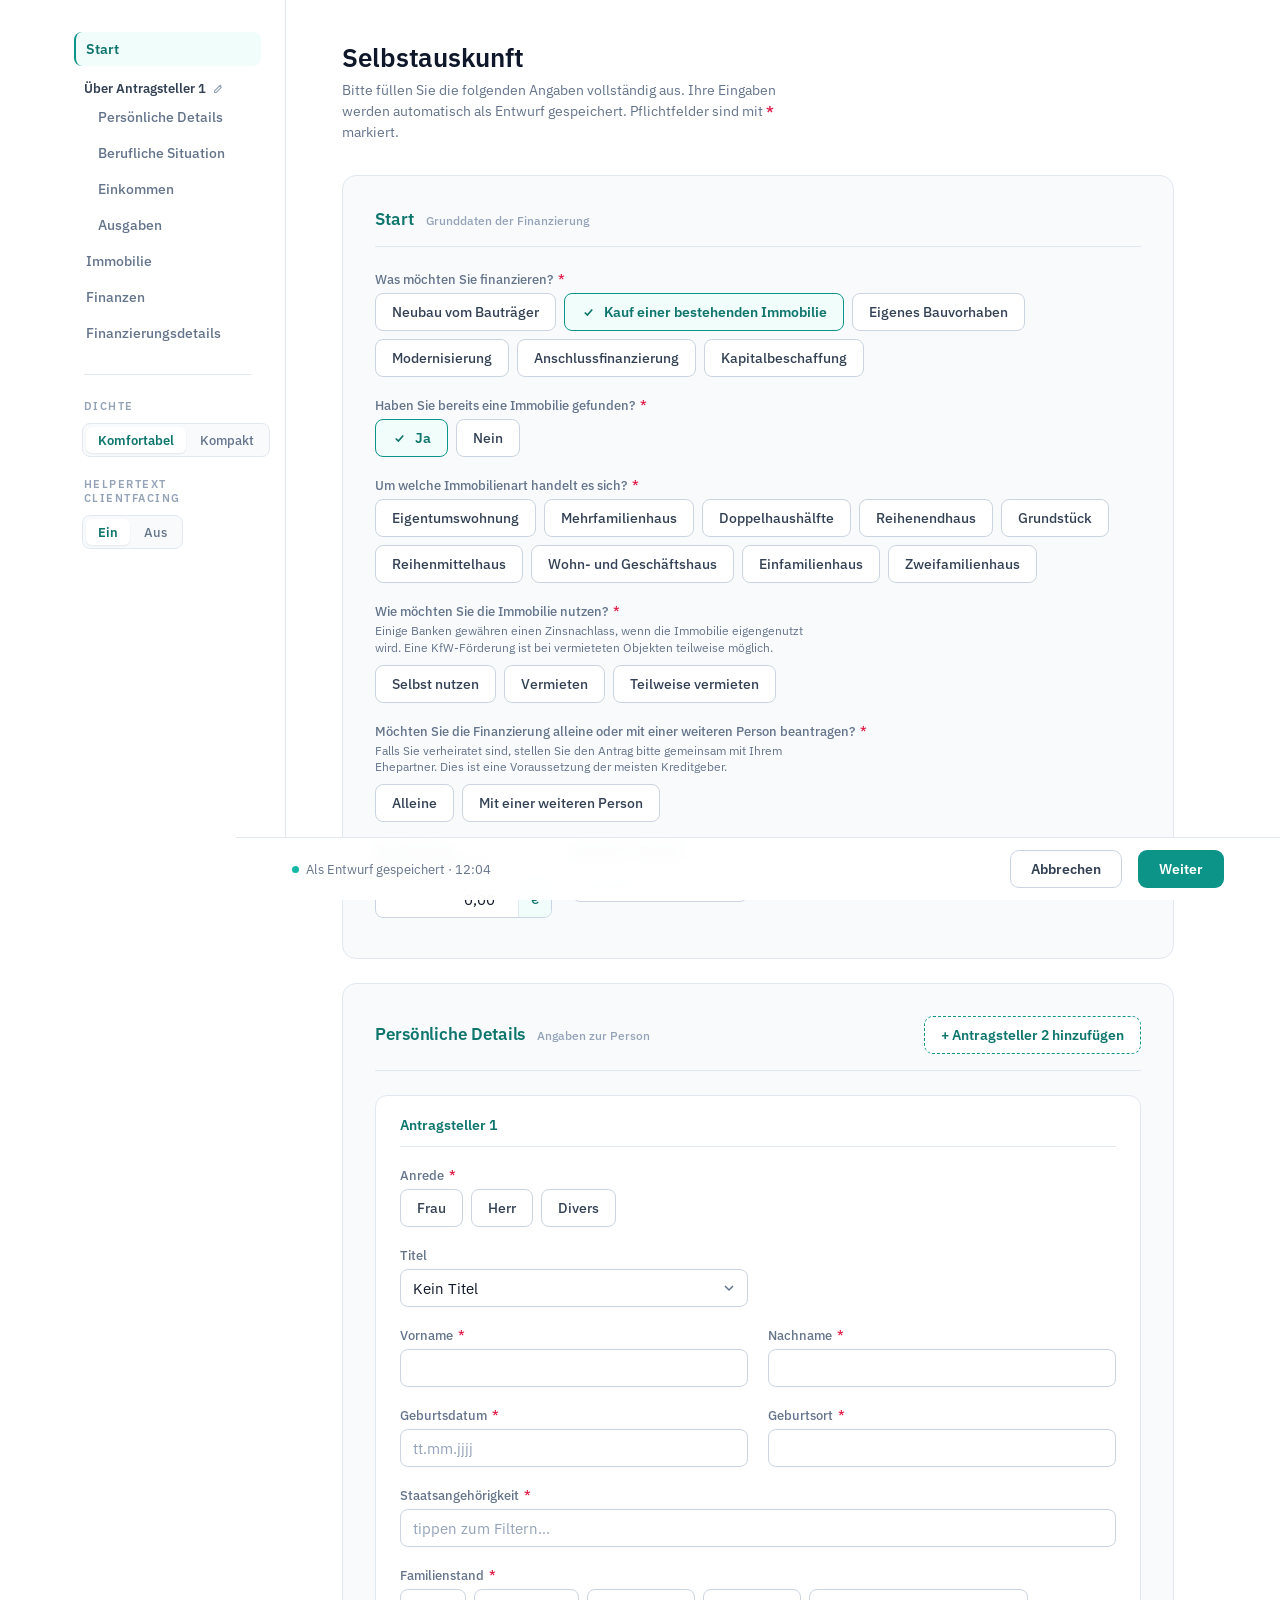
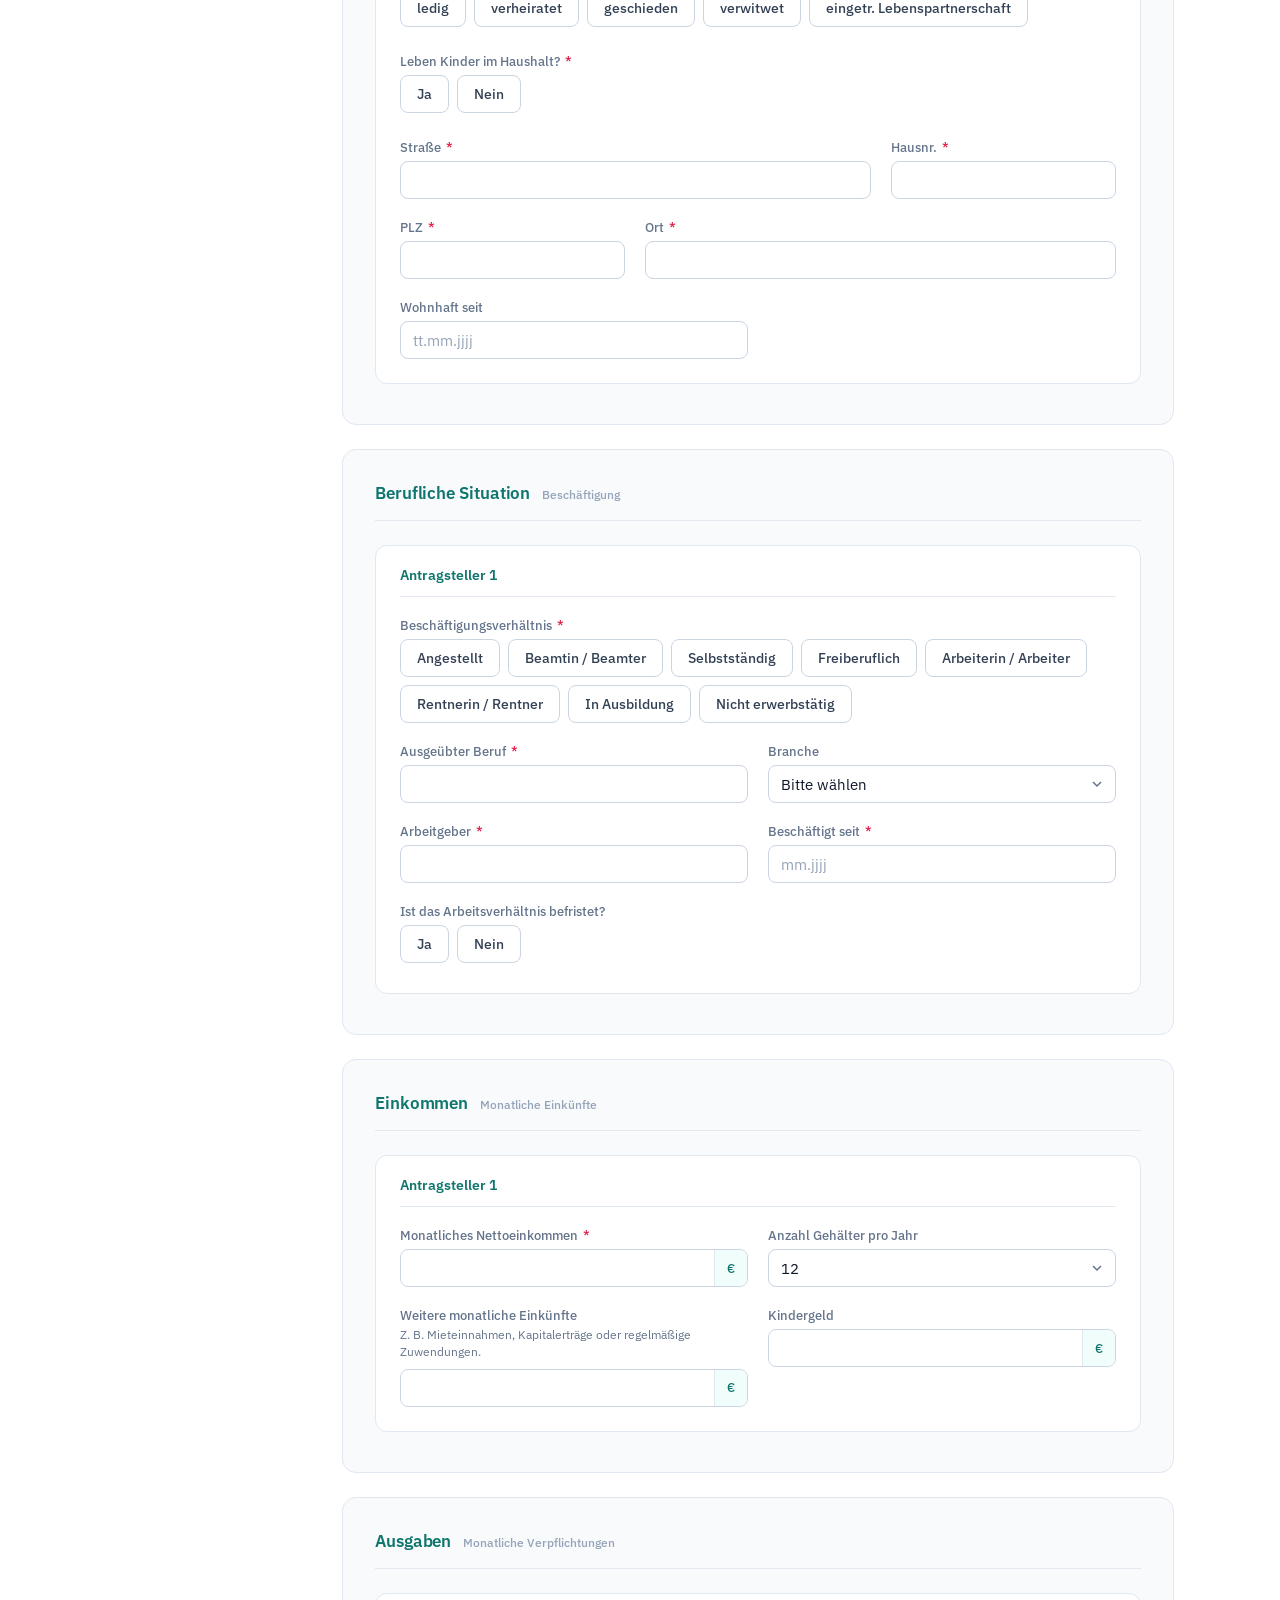
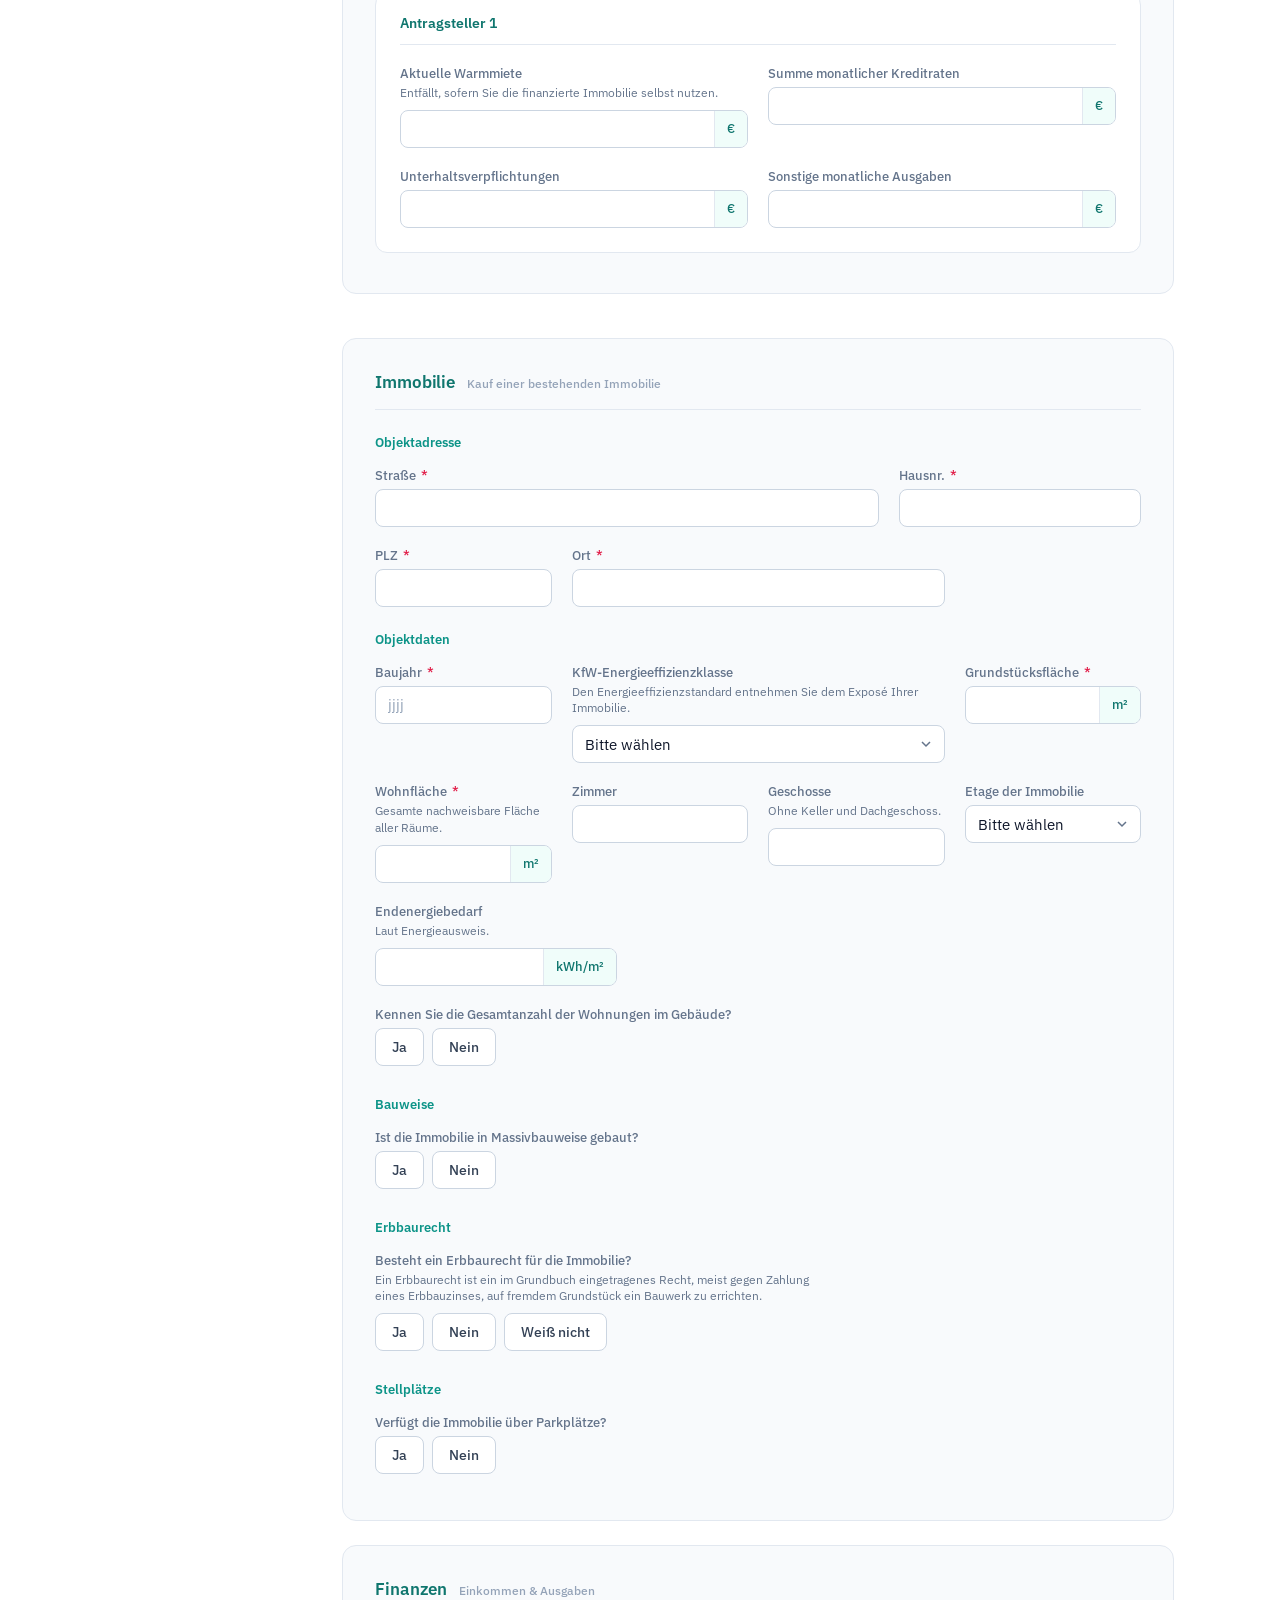
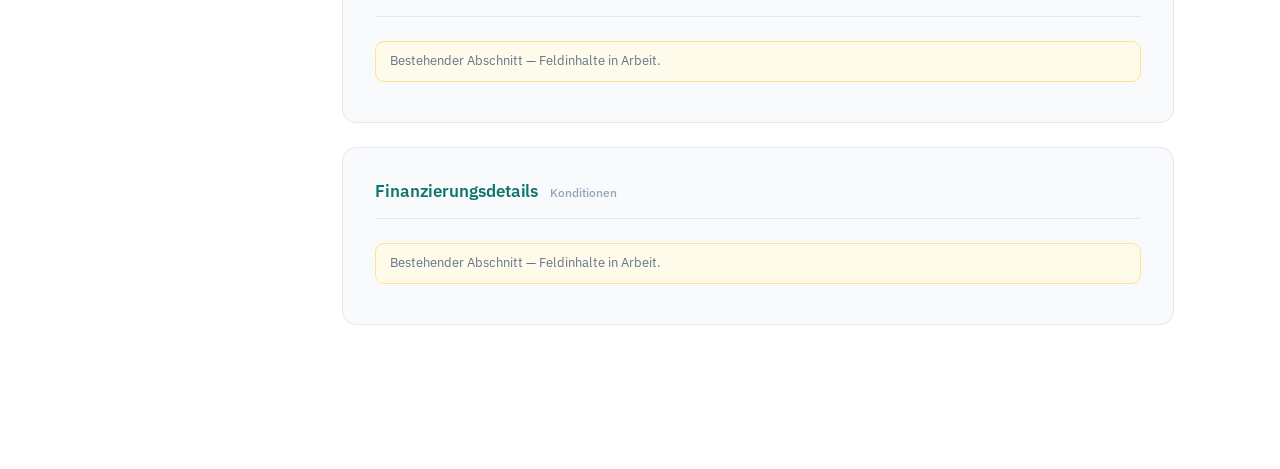
==== v1/index.html @ 87adb951 "V1: expand Angaben zur Person into 4 side-by-side applicant sections - Persönliche Details, Beruflic" ====
<!DOCTYPE html>
<html lang="de">
<head>
<meta charset="UTF-8">
<meta name="viewport" content="width=device-width, initial-scale=1.0">
<title>Selbstauskunft – FinLink</title>
<style>
  /* =====================================================================
     FinLink Forms — design system (see DESIGN-SYSTEM.md for the reusable copy)
     ===================================================================== */
  @import url('https://fonts.googleapis.com/css2?family=IBM+Plex+Sans:wght@400;500;600;700&display=swap');

  :root{
    /* accent — teal only */
    --teal-700:#0f766e; --teal-600:#0d9488; --teal-500:#14b8a6;
    --teal-50:#f0fdfa; --teal-ring:rgba(13,148,136,.28);
    /* neutrals */
    --ink:#0f172a; --ink-2:#334155; --muted:#64748b; --faint:#94a3b8;
    --line:#e2e8f0; --border:#cbd5e1; --surface:#f8fafc; --white:#fff; --req:#e11d48;
    /* spacing (8px scale) */
    --s2:8px; --s3:12px; --s4:16px; --s5:20px; --s6:24px; --s8:32px; --s10:40px;
    /* density */
    --field-h:38px; --label-size:12.5px; --input-size:14.5px;
  }
  body.compact{--field-h:30px;--input-size:14px;--s5:14px;--s6:18px;--s8:24px;}
  body.no-help .help{display:none;}

  *{box-sizing:border-box;}
  body{margin:0;font-family:'IBM Plex Sans',system-ui,sans-serif;color:var(--ink);background:#fff;-webkit-font-smoothing:antialiased;}
  .app{display:grid;grid-template-columns:236px 1fr;max-width:1180px;margin:0 auto;min-height:100vh;}

  /* ---- nav ---- */
  .nav{padding:var(--s8) var(--s6);border-right:1px solid var(--line);position:sticky;top:0;align-self:start;height:100vh;}
  .nav a{display:block;text-decoration:none;color:var(--muted);font-size:14px;font-weight:500;padding:8px 10px;border-radius:8px;margin-bottom:2px;border-left:2px solid transparent;transition:.12s;}
  .nav a:hover{background:var(--surface);color:var(--ink-2);}
  .nav a.active{color:var(--teal-700);background:var(--teal-50);border-left:2px solid var(--teal-600);font-weight:600;}
  .nav a.object-nav{display:none;}
  .nav a.object-nav.show{display:block;animation:navin .3s ease;}
  @keyframes navin{from{opacity:0;transform:translateX(-4px);}to{opacity:1;transform:none;}}
  .nav .divider{height:1px;background:var(--line);margin:var(--s6) 10px;}
  .nav .eyebrow{font-size:10.5px;letter-spacing:.14em;text-transform:uppercase;color:var(--faint);font-weight:600;padding:0 10px;margin-bottom:10px;}
  .seg{display:inline-flex;background:var(--surface);border:1px solid var(--line);border-radius:8px;padding:3px;gap:2px;margin:0 8px;}
  .seg button{font-family:inherit;font-size:12.5px;font-weight:500;color:var(--muted);border:0;background:transparent;padding:5px 12px;border-radius:6px;cursor:pointer;}
  .seg button.on{background:#fff;color:var(--teal-700);font-weight:600;box-shadow:0 1px 2px rgba(15,23,42,.08);}

  /* ---- content ---- */
  .content{padding:var(--s10) 56px 120px;}
  .page-title{font-size:26px;font-weight:600;letter-spacing:-.01em;margin:0 0 6px;}
  .lede{font-size:14px;color:var(--muted);max-width:56ch;line-height:1.5;margin:0 0 var(--s8);}
  .lede .req{color:var(--req);font-weight:600;}

  .section{background:var(--surface);border:1px solid var(--line);border-radius:14px;padding:var(--s8) var(--s8) var(--s10);margin-bottom:var(--s6);}
  .section-head{display:flex;align-items:baseline;gap:12px;padding-bottom:var(--s4);margin-bottom:var(--s6);border-bottom:1px solid var(--line);}
  .section-head h2{font-size:17px;font-weight:600;color:var(--teal-700);margin:0;letter-spacing:-.005em;}
  .section-head .kicker{font-size:12px;color:var(--faint);font-weight:500;}
  .subhead{font-size:13px;color:var(--teal-600);font-weight:600;margin:var(--s6) 0 var(--s4);}
  .subhead:first-of-type{margin-top:0;}

  .grid{display:grid;grid-template-columns:repeat(12,1fr);gap:var(--s5);}
  .field{display:flex;flex-direction:column;gap:6px;}
  .col-12{grid-column:span 12;} .col-8{grid-column:span 8;} .col-6{grid-column:span 6;}
  .col-4{grid-column:span 4;} .col-3{grid-column:span 3;}

  label{font-size:var(--label-size);font-weight:500;color:var(--muted);}
  label .req{color:var(--req);margin-left:2px;}
  .help{font-size:12px;color:var(--muted);line-height:1.4;margin:-2px 0 2px;max-width:64ch;}

  input,select{font-family:inherit;font-size:var(--input-size);color:var(--ink);height:var(--field-h);border:1px solid var(--border);border-radius:8px;background:#fff;padding:0 12px;width:100%;transition:border-color .12s,box-shadow .12s;}
  input::placeholder{color:var(--faint);}
  input:hover,select:hover{border-color:#b6c2d1;}
  input:focus-visible,select:focus-visible{outline:none;border-color:var(--teal-500);box-shadow:0 0 0 3px var(--teal-ring);}
  input.num{text-align:right;font-variant-numeric:tabular-nums;}
  select{appearance:none;background-image:url("data:image/svg+xml;utf8,<svg xmlns='http://www.w3.org/2000/svg' width='16' height='16' fill='none' stroke='%2364748b' stroke-width='1.5'><path d='M4 6l4 4 4-4'/></svg>");background-repeat:no-repeat;background-position:right 10px center;padding-right:32px;}

  .with-unit{position:relative;}
  .with-unit input{padding-right:56px;text-align:right;font-variant-numeric:tabular-nums;}
  .with-unit .unit{position:absolute;right:1px;top:1px;bottom:1px;display:flex;align-items:center;padding:0 12px;color:var(--teal-700);font-size:13px;font-weight:500;border-left:1px solid var(--line);background:var(--teal-50);border-radius:0 7px 7px 0;pointer-events:none;}

  /* segmented single-select */
  .choices{display:flex;flex-wrap:wrap;gap:8px;}
  .choices.grid-choices{display:grid;grid-template-columns:repeat(2,minmax(0,1fr));max-width:520px;}
  .choice{font-family:inherit;font-size:14px;font-weight:500;color:var(--ink-2);background:#fff;border:1px solid var(--border);height:var(--field-h);padding:0 16px;border-radius:8px;cursor:pointer;display:inline-flex;align-items:center;gap:8px;transition:all .12s;white-space:nowrap;}
  .choice:hover{border-color:var(--teal-500);color:var(--ink);}
  .choice:focus-visible{outline:none;box-shadow:0 0 0 3px var(--teal-ring);border-color:var(--teal-500);}
  .choice[aria-pressed="true"]{background:var(--teal-50);border-color:var(--teal-600);color:var(--teal-700);font-weight:600;}
  .choice .tick{width:15px;height:15px;display:none;}
  .choice[aria-pressed="true"] .tick{display:inline-block;}

  /* conditional reveal */
  .reveal{display:grid;grid-template-rows:0fr;opacity:0;transition:grid-template-rows .3s ease,opacity .25s ease;}
  .reveal>.reveal-inner{overflow:hidden;min-height:0;}
  .reveal.open{grid-template-rows:1fr;opacity:1;}
  .reveal .pad{padding-top:var(--s5);}

  /* nested sub-card + repeatable group */
  .subcard{background:#fff;border:1px solid var(--line);border-radius:12px;padding:var(--s5) var(--s6) var(--s6);margin-top:var(--s4);}
  .subcard-head{display:flex;align-items:center;justify-content:space-between;padding-bottom:var(--s3);margin-bottom:var(--s5);border-bottom:1px solid var(--line);}
  .subcard-head strong{font-size:13.5px;color:var(--ink);font-weight:600;}
  .subcard-head .x{background:none;border:0;cursor:pointer;color:var(--muted);font-size:18px;line-height:1;padding:4px;border-radius:6px;}
  .subcard-head .x:hover{background:var(--surface);color:var(--ink);}
  .add-btn{font-family:inherit;font-size:13.5px;font-weight:600;color:var(--teal-700);background:#fff;border:1px dashed var(--teal-600);border-radius:9px;height:var(--field-h);padding:0 16px;cursor:pointer;margin-top:var(--s4);transition:.12s;}
  .add-btn:hover{background:var(--teal-50);}

  .note{font-size:13px;color:var(--muted);background:#fffbeb;border:1px solid #fde68a;border-radius:9px;padding:10px 14px;margin-top:var(--s4);line-height:1.45;}

  /* nav sub-group */
  .nav .group{font-size:12.5px;font-weight:600;color:var(--ink-2);padding:12px 10px 4px;}
  .nav a.sub{padding-left:22px;font-size:13.5px;}

  /* applicants side-by-side */
  .applicants{display:grid;grid-template-columns:1fr;gap:var(--s5);}
  .applicants.two{grid-template-columns:repeat(2,minmax(0,1fr));}
  .applicant{background:#fff;border:1px solid var(--line);border-radius:12px;padding:var(--s5) var(--s6) var(--s6);}
  .applicant-head{display:flex;align-items:center;justify-content:space-between;gap:8px;padding-bottom:var(--s3);margin-bottom:var(--s5);border-bottom:1px solid var(--line);}
  .applicant-title{font-size:13.5px;color:var(--teal-700);font-weight:600;}
  .applicant .x{background:none;border:0;cursor:pointer;color:var(--muted);font-size:18px;line-height:1;padding:2px 6px;border-radius:6px;}
  .applicant .x:hover{background:var(--surface);color:var(--ink);}
  .section-head .add-btn{margin:0 0 0 auto;}
  @media(max-width:960px){.applicants.two{grid-template-columns:1fr;}}

  /* nav person group with edit pencil */
  .nav .group{display:flex;align-items:center;gap:6px;}
  .nav .group .pencil{width:13px;height:13px;color:var(--faint);flex:none;}

  /* compact segmented choices (child rows) */
  .choices.mini{gap:6px;}
  .choices.mini .choice{height:28px;padding:0 10px;font-size:12.5px;gap:5px;}
  .choices.mini .choice .tick{width:12px;height:12px;}

  /* repeatable child rows — one line */
  .child-row{display:flex;flex-wrap:wrap;align-items:flex-end;gap:var(--s3);padding:10px 0;border-bottom:1px dashed var(--line);}
  .child-row:last-of-type{border-bottom:0;}
  .child-row .field{gap:4px;}
  .child-row .c-name{flex:1 1 140px;min-width:120px;}
  .child-row .c-date{flex:0 0 118px;}
  .child-row .x{background:none;border:0;cursor:pointer;color:var(--muted);font-size:18px;line-height:1;padding:2px 6px;border-radius:6px;align-self:center;}
  .child-row .x:hover{background:var(--surface);color:var(--ink);}

  /* sticky action bar */
  .actionbar{position:fixed;left:236px;right:0;bottom:0;background:rgba(255,255,255,.92);backdrop-filter:blur(8px);border-top:1px solid var(--line);display:flex;align-items:center;gap:16px;padding:12px 56px;}
  .save-state{font-size:13px;color:var(--muted);display:flex;align-items:center;gap:7px;margin-right:auto;}
  .dot{width:7px;height:7px;border-radius:50%;background:var(--teal-500);}
  .btn{font-family:inherit;font-size:14px;font-weight:600;height:38px;padding:0 20px;border-radius:9px;cursor:pointer;border:1px solid transparent;}
  .btn.ghost{background:#fff;border-color:var(--border);color:var(--ink-2);}
  .btn.primary{background:var(--teal-600);color:#fff;}
  .btn.primary:hover{background:var(--teal-700);}
</style>
</head>
<body>
<div class="app">
  <aside class="nav">
    <a href="#start" class="active">Start</a>
    <div class="group"><span id="person-group-title">Über Antragsteller 1</span><svg class="pencil" viewBox="0 0 20 20" fill="none" stroke="currentColor" stroke-width="1.6"><path d="M4 13.5V16h2.5l7.7-7.7-2.5-2.5L4 13.5z"/><path d="M12 4.3l2.5 2.5"/></svg></div>
    <a href="#pd"        class="sub">Persönliche Details</a>
    <a href="#beruf"     class="sub">Berufliche Situation</a>
    <a href="#einkommen" class="sub">Einkommen</a>
    <a href="#ausgaben"  class="sub">Ausgaben</a>
    <!-- object-section nav entries (only the active one shows) -->
    <a href="#immobilie"   class="object-nav" data-navfor="immobilie">Immobilie</a>
    <a href="#neubau"      class="object-nav" data-navfor="neubau">Neubau</a>
    <a href="#anschluss"   class="object-nav" data-navfor="anschluss">Anschlussfinanzierung</a>
    <a href="#modern"      class="object-nav" data-navfor="modernisierung">Modernisierung</a>
    <a href="#kapital"     class="object-nav" data-navfor="kapital">Kapitalbeschaffung</a>
    <a href="#finanzen">Finanzen</a>
    <a href="#details">Finanzierungsdetails</a>
    <div class="divider"></div>
    <div class="eyebrow">Dichte</div>
    <div class="seg" role="group" aria-label="Dichte">
      <button data-density="comfort" class="on">Komfortabel</button>
      <button data-density="compact">Kompakt</button>
    </div>
    <div class="eyebrow" style="margin-top:var(--s5)">Helpertext clientfacing</div>
    <div class="seg" role="group" aria-label="Helpertext clientfacing">
      <button data-help="on" class="on">Ein</button>
      <button data-help="off">Aus</button>
    </div>
  </aside>

  <main class="content">
    <h1 class="page-title">Selbstauskunft</h1>
    <p class="lede">Bitte füllen Sie die folgenden Angaben vollständig aus. Ihre Eingaben werden automatisch als Entwurf gespeichert. Pflichtfelder sind mit <span class="req">*</span> markiert.</p>

    <!-- ===================== START ===================== -->
    <section class="section" id="start">
      <div class="section-head"><h2>Start</h2><span class="kicker">Grunddaten der Finanzierung</span></div>

      <!-- Q1 — Finanzierungszweck (immer sichtbar) -->
      <div class="grid">
        <div class="field col-12">
          <label>Was möchten Sie finanzieren? <span class="req">*</span></label>
          <div class="choices" data-single id="zweck">
            <button type="button" class="choice" data-value="neubau-bautraeger" aria-pressed="false"><svg class="tick" viewBox="0 0 20 20" fill="none" stroke="currentColor" stroke-width="2.2"><path d="M5 10l3.5 3.5L15 6"/></svg>Neubau vom Bauträger</button>
            <button type="button" class="choice" data-value="kauf" aria-pressed="true"><svg class="tick" viewBox="0 0 20 20" fill="none" stroke="currentColor" stroke-width="2.2"><path d="M5 10l3.5 3.5L15 6"/></svg>Kauf einer bestehenden Immobilie</button>
            <button type="button" class="choice" data-value="bauvorhaben" aria-pressed="false"><svg class="tick" viewBox="0 0 20 20" fill="none" stroke="currentColor" stroke-width="2.2"><path d="M5 10l3.5 3.5L15 6"/></svg>Eigenes Bauvorhaben</button>
            <button type="button" class="choice" data-value="modernisierung" aria-pressed="false"><svg class="tick" viewBox="0 0 20 20" fill="none" stroke="currentColor" stroke-width="2.2"><path d="M5 10l3.5 3.5L15 6"/></svg>Modernisierung</button>
            <button type="button" class="choice" data-value="anschluss" aria-pressed="false"><svg class="tick" viewBox="0 0 20 20" fill="none" stroke="currentColor" stroke-width="2.2"><path d="M5 10l3.5 3.5L15 6"/></svg>Anschlussfinanzierung</button>
            <button type="button" class="choice" data-value="kapitalbeschaffung" aria-pressed="false"><svg class="tick" viewBox="0 0 20 20" fill="none" stroke="currentColor" stroke-width="2.2"><path d="M5 10l3.5 3.5L15 6"/></svg>Kapitalbeschaffung</button>
          </div>
        </div>
      </div>

      <!-- Q2 — Immobilie gefunden? (nur bei Kauf einer bestehenden Immobilie) -->
      <div class="reveal" id="c-gefunden"><div class="reveal-inner"><div class="pad">
        <div class="field">
          <label>Haben Sie bereits eine Immobilie gefunden? <span class="req">*</span></label>
          <div class="choices" data-single id="gefunden">
            <button type="button" class="choice" data-value="Ja" aria-pressed="true"><svg class="tick" viewBox="0 0 20 20" fill="none" stroke="currentColor" stroke-width="2.2"><path d="M5 10l3.5 3.5L15 6"/></svg>Ja</button>
            <button type="button" class="choice" data-value="Nein" aria-pressed="false"><svg class="tick" viewBox="0 0 20 20" fill="none" stroke="currentColor" stroke-width="2.2"><path d="M5 10l3.5 3.5L15 6"/></svg>Nein</button>
          </div>
        </div>
      </div></div></div>

      <!-- Q3 — Immobilienart (wenn ein konkretes Objekt bekannt ist) -->
      <div class="reveal" id="c-immobilienart"><div class="reveal-inner"><div class="pad">
        <div class="field">
          <label>Um welche Immobilienart handelt es sich? <span class="req">*</span></label>
          <div class="choices" data-single id="immobilienart">
            <button type="button" class="choice" data-value="Eigentumswohnung" aria-pressed="false"><svg class="tick" viewBox="0 0 20 20" fill="none" stroke="currentColor" stroke-width="2.2"><path d="M5 10l3.5 3.5L15 6"/></svg>Eigentumswohnung</button>
            <button type="button" class="choice" data-value="Mehrfamilienhaus" aria-pressed="false"><svg class="tick" viewBox="0 0 20 20" fill="none" stroke="currentColor" stroke-width="2.2"><path d="M5 10l3.5 3.5L15 6"/></svg>Mehrfamilienhaus</button>
            <button type="button" class="choice" data-value="Doppelhaushälfte" aria-pressed="false"><svg class="tick" viewBox="0 0 20 20" fill="none" stroke="currentColor" stroke-width="2.2"><path d="M5 10l3.5 3.5L15 6"/></svg>Doppelhaushälfte</button>
            <button type="button" class="choice" data-value="Reihenendhaus" aria-pressed="false"><svg class="tick" viewBox="0 0 20 20" fill="none" stroke="currentColor" stroke-width="2.2"><path d="M5 10l3.5 3.5L15 6"/></svg>Reihenendhaus</button>
            <button type="button" class="choice" data-value="Grundstück" aria-pressed="false"><svg class="tick" viewBox="0 0 20 20" fill="none" stroke="currentColor" stroke-width="2.2"><path d="M5 10l3.5 3.5L15 6"/></svg>Grundstück</button>
            <button type="button" class="choice" data-value="Reihenmittelhaus" aria-pressed="false"><svg class="tick" viewBox="0 0 20 20" fill="none" stroke="currentColor" stroke-width="2.2"><path d="M5 10l3.5 3.5L15 6"/></svg>Reihenmittelhaus</button>
            <button type="button" class="choice" data-value="Wohn- und Geschäftshaus" aria-pressed="false"><svg class="tick" viewBox="0 0 20 20" fill="none" stroke="currentColor" stroke-width="2.2"><path d="M5 10l3.5 3.5L15 6"/></svg>Wohn- und Geschäftshaus</button>
            <button type="button" class="choice" data-value="Einfamilienhaus" aria-pressed="false"><svg class="tick" viewBox="0 0 20 20" fill="none" stroke="currentColor" stroke-width="2.2"><path d="M5 10l3.5 3.5L15 6"/></svg>Einfamilienhaus</button>
            <button type="button" class="choice" data-value="Zweifamilienhaus" aria-pressed="false"><svg class="tick" viewBox="0 0 20 20" fill="none" stroke="currentColor" stroke-width="2.2"><path d="M5 10l3.5 3.5L15 6"/></svg>Zweifamilienhaus</button>
          </div>
        </div>
      </div></div></div>

      <!-- Q4 — Nutzung (wenn ein konkretes Objekt bekannt ist) -->
      <div class="reveal" id="c-nutzung"><div class="reveal-inner"><div class="pad">
        <div class="field">
          <label>Wie möchten Sie die Immobilie nutzen? <span class="req">*</span></label>
          <p class="help">Einige Banken gewähren einen Zinsnachlass, wenn die Immobilie eigengenutzt wird. Eine KfW-Förderung ist bei vermieteten Objekten teilweise möglich.</p>
          <div class="choices" data-single id="nutzung">
            <button type="button" class="choice" data-value="Selbst nutzen" aria-pressed="false"><svg class="tick" viewBox="0 0 20 20" fill="none" stroke="currentColor" stroke-width="2.2"><path d="M5 10l3.5 3.5L15 6"/></svg>Selbst nutzen</button>
            <button type="button" class="choice" data-value="Vermieten" aria-pressed="false"><svg class="tick" viewBox="0 0 20 20" fill="none" stroke="currentColor" stroke-width="2.2"><path d="M5 10l3.5 3.5L15 6"/></svg>Vermieten</button>
            <button type="button" class="choice" data-value="Teilweise vermieten" aria-pressed="false"><svg class="tick" viewBox="0 0 20 20" fill="none" stroke="currentColor" stroke-width="2.2"><path d="M5 10l3.5 3.5L15 6"/></svg>Teilweise vermieten</button>
          </div>
        </div>
      </div></div></div>

      <!-- Q5 — Darlehensnehmer + Eckdaten (immer sichtbar) -->
      <div class="grid" style="margin-top:var(--s5)">
        <div class="field col-12">
          <label>Möchten Sie die Finanzierung alleine oder mit einer weiteren Person beantragen? <span class="req">*</span></label>
          <p class="help">Falls Sie verheiratet sind, stellen Sie den Antrag bitte gemeinsam mit Ihrem Ehepartner. Dies ist eine Voraussetzung der meisten Kreditgeber.</p>
          <div class="choices" data-single id="darlehensnehmer">
            <button type="button" class="choice" data-value="1" aria-pressed="false"><svg class="tick" viewBox="0 0 20 20" fill="none" stroke="currentColor" stroke-width="2.2"><path d="M5 10l3.5 3.5L15 6"/></svg>Alleine</button>
            <button type="button" class="choice" data-value="2" aria-pressed="false"><svg class="tick" viewBox="0 0 20 20" fill="none" stroke="currentColor" stroke-width="2.2"><path d="M5 10l3.5 3.5L15 6"/></svg>Mit einer weiteren Person</button>
          </div>
        </div>
        <div class="field col-3"><label>Gewünschter Darlehensbetrag <span class="req">*</span></label><div class="with-unit"><input inputmode="decimal" value="0,00"><span class="unit">€</span></div></div>
        <div class="field col-3"><label>Beraterin / Berater</label><input type="text" placeholder="Suchen…"></div>
      </div>
    </section>

    <!-- ===================== PERSÖNLICHE DETAILS ===================== -->
    <section class="section" id="pd">
      <div class="section-head"><h2>Persönliche Details</h2><span class="kicker">Angaben zur Person</span>
        <button type="button" class="add-btn" id="add-applicant">+ Antragsteller 2 hinzufügen</button>
      </div>
      <div class="applicants" data-applicants>
        <div class="applicant" data-applicant="1">
          <div class="applicant-head"><span class="applicant-title">Antragsteller 1</span></div>
          <div class="grid">
            <div class="field col-12">
              <label>Anrede <span class="req">*</span></label>
              <div class="choices" data-single>
                <button type="button" class="choice" data-value="Frau" aria-pressed="false"><svg class="tick" viewBox="0 0 20 20" fill="none" stroke="currentColor" stroke-width="2.2"><path d="M5 10l3.5 3.5L15 6"/></svg>Frau</button>
                <button type="button" class="choice" data-value="Herr" aria-pressed="false"><svg class="tick" viewBox="0 0 20 20" fill="none" stroke="currentColor" stroke-width="2.2"><path d="M5 10l3.5 3.5L15 6"/></svg>Herr</button>
                <button type="button" class="choice" data-value="Divers" aria-pressed="false"><svg class="tick" viewBox="0 0 20 20" fill="none" stroke="currentColor" stroke-width="2.2"><path d="M5 10l3.5 3.5L15 6"/></svg>Divers</button>
              </div>
            </div>
            <div class="field col-6"><label>Titel</label><select><option value="">Kein Titel</option><option>Dr.</option><option>Prof.</option><option>Prof. Dr.</option></select></div>
            <div class="field col-6"></div>
            <div class="field col-6"><label>Vorname <span class="req">*</span></label><input type="text" data-role="vorname"></div>
            <div class="field col-6"><label>Nachname <span class="req">*</span></label><input type="text" data-role="nachname"></div>
            <div class="field col-6"><label>Geburtsdatum <span class="req">*</span></label><input type="text" placeholder="tt.mm.jjjj" inputmode="numeric"></div>
            <div class="field col-6"><label>Geburtsort <span class="req">*</span></label><input type="text"></div>
            <div class="field col-12"><label>Staatsangehörigkeit <span class="req">*</span></label><input type="text" placeholder="tippen zum Filtern…"></div>
            <div class="field col-12">
              <label>Familienstand <span class="req">*</span></label>
              <div class="choices" data-single data-show-when="verheiratet">
                <button type="button" class="choice" data-value="ledig" aria-pressed="false"><svg class="tick" viewBox="0 0 20 20" fill="none" stroke="currentColor" stroke-width="2.2"><path d="M5 10l3.5 3.5L15 6"/></svg>ledig</button>
                <button type="button" class="choice" data-value="verheiratet" aria-pressed="false"><svg class="tick" viewBox="0 0 20 20" fill="none" stroke="currentColor" stroke-width="2.2"><path d="M5 10l3.5 3.5L15 6"/></svg>verheiratet</button>
                <button type="button" class="choice" data-value="geschieden" aria-pressed="false"><svg class="tick" viewBox="0 0 20 20" fill="none" stroke="currentColor" stroke-width="2.2"><path d="M5 10l3.5 3.5L15 6"/></svg>geschieden</button>
                <button type="button" class="choice" data-value="verwitwet" aria-pressed="false"><svg class="tick" viewBox="0 0 20 20" fill="none" stroke="currentColor" stroke-width="2.2"><path d="M5 10l3.5 3.5L15 6"/></svg>verwitwet</button>
                <button type="button" class="choice" data-value="eingetr" aria-pressed="false"><svg class="tick" viewBox="0 0 20 20" fill="none" stroke="currentColor" stroke-width="2.2"><path d="M5 10l3.5 3.5L15 6"/></svg>eingetr. Lebenspartnerschaft</button>
              </div>
              <div class="reveal"><div class="reveal-inner"><div class="pad">
                <div class="field" style="max-width:340px"><label>In welchem Güterstand leben Sie? <span class="req">*</span></label><select><option>Zugewinngemeinschaft</option><option>Gütertrennung</option><option>Gütergemeinschaft</option></select></div>
              </div></div></div>
            </div>
            <div class="field col-12">
              <label>Leben Kinder im Haushalt? <span class="req">*</span></label>
              <div class="choices" data-single data-show-when="Ja">
                <button type="button" class="choice" data-value="Ja" aria-pressed="false"><svg class="tick" viewBox="0 0 20 20" fill="none" stroke="currentColor" stroke-width="2.2"><path d="M5 10l3.5 3.5L15 6"/></svg>Ja</button>
                <button type="button" class="choice" data-value="Nein" aria-pressed="false"><svg class="tick" viewBox="0 0 20 20" fill="none" stroke="currentColor" stroke-width="2.2"><path d="M5 10l3.5 3.5L15 6"/></svg>Nein</button>
              </div>
              <div class="reveal"><div class="reveal-inner"><div class="pad">
                <div class="kinder-list"></div>
                <button type="button" class="add-btn kinder-add">+ Kind hinzufügen</button>
              </div></div></div>
            </div>
            <div class="field col-8"><label>Straße <span class="req">*</span></label><input type="text"></div>
            <div class="field col-4"><label>Hausnr. <span class="req">*</span></label><input type="text"></div>
            <div class="field col-4"><label>PLZ <span class="req">*</span></label><input type="text" inputmode="numeric"></div>
            <div class="field col-8"><label>Ort <span class="req">*</span></label><input type="text"></div>
            <div class="field col-6"><label>Wohnhaft seit</label><input type="text" placeholder="tt.mm.jjjj" inputmode="numeric"></div>
          </div>
        </div>
      </div>
    </section>

    <!-- ===================== BERUFLICHE SITUATION ===================== -->
    <section class="section" id="beruf">
      <div class="section-head"><h2>Berufliche Situation</h2><span class="kicker">Beschäftigung</span></div>
      <div class="applicants" data-applicants>
        <div class="applicant" data-applicant="1">
          <div class="applicant-head"><span class="applicant-title">Antragsteller 1</span></div>
          <div class="grid">
            <div class="field col-12">
              <label>Beschäftigungsverhältnis <span class="req">*</span></label>
              <div class="choices" data-single>
                <button type="button" class="choice" data-value="Angestellt" aria-pressed="false"><svg class="tick" viewBox="0 0 20 20" fill="none" stroke="currentColor" stroke-width="2.2"><path d="M5 10l3.5 3.5L15 6"/></svg>Angestellt</button>
                <button type="button" class="choice" data-value="Beamter" aria-pressed="false"><svg class="tick" viewBox="0 0 20 20" fill="none" stroke="currentColor" stroke-width="2.2"><path d="M5 10l3.5 3.5L15 6"/></svg>Beamtin / Beamter</button>
                <button type="button" class="choice" data-value="Selbstständig" aria-pressed="false"><svg class="tick" viewBox="0 0 20 20" fill="none" stroke="currentColor" stroke-width="2.2"><path d="M5 10l3.5 3.5L15 6"/></svg>Selbstständig</button>
                <button type="button" class="choice" data-value="Freiberuflich" aria-pressed="false"><svg class="tick" viewBox="0 0 20 20" fill="none" stroke="currentColor" stroke-width="2.2"><path d="M5 10l3.5 3.5L15 6"/></svg>Freiberuflich</button>
                <button type="button" class="choice" data-value="Arbeiter" aria-pressed="false"><svg class="tick" viewBox="0 0 20 20" fill="none" stroke="currentColor" stroke-width="2.2"><path d="M5 10l3.5 3.5L15 6"/></svg>Arbeiterin / Arbeiter</button>
                <button type="button" class="choice" data-value="Rentner" aria-pressed="false"><svg class="tick" viewBox="0 0 20 20" fill="none" stroke="currentColor" stroke-width="2.2"><path d="M5 10l3.5 3.5L15 6"/></svg>Rentnerin / Rentner</button>
                <button type="button" class="choice" data-value="Ausbildung" aria-pressed="false"><svg class="tick" viewBox="0 0 20 20" fill="none" stroke="currentColor" stroke-width="2.2"><path d="M5 10l3.5 3.5L15 6"/></svg>In Ausbildung</button>
                <button type="button" class="choice" data-value="Nicht erwerbstätig" aria-pressed="false"><svg class="tick" viewBox="0 0 20 20" fill="none" stroke="currentColor" stroke-width="2.2"><path d="M5 10l3.5 3.5L15 6"/></svg>Nicht erwerbstätig</button>
              </div>
            </div>
            <div class="field col-6"><label>Ausgeübter Beruf <span class="req">*</span></label><input type="text"></div>
            <div class="field col-6"><label>Branche</label><select><option value="">Bitte wählen</option><option>Bau &amp; Handwerk</option><option>Handel</option><option>IT &amp; Telekommunikation</option><option>Gesundheit &amp; Soziales</option><option>Öffentlicher Dienst</option><option>Industrie &amp; Produktion</option><option>Finanzen &amp; Versicherung</option><option>Sonstige</option></select></div>
            <div class="field col-6"><label>Arbeitgeber <span class="req">*</span></label><input type="text"></div>
            <div class="field col-6"><label>Beschäftigt seit <span class="req">*</span></label><input type="text" placeholder="mm.jjjj" inputmode="numeric"></div>
            <div class="field col-12">
              <label>Ist das Arbeitsverhältnis befristet?</label>
              <div class="choices" data-single data-show-when="Ja">
                <button type="button" class="choice" data-value="Ja" aria-pressed="false"><svg class="tick" viewBox="0 0 20 20" fill="none" stroke="currentColor" stroke-width="2.2"><path d="M5 10l3.5 3.5L15 6"/></svg>Ja</button>
                <button type="button" class="choice" data-value="Nein" aria-pressed="false"><svg class="tick" viewBox="0 0 20 20" fill="none" stroke="currentColor" stroke-width="2.2"><path d="M5 10l3.5 3.5L15 6"/></svg>Nein</button>
              </div>
              <div class="reveal"><div class="reveal-inner"><div class="pad">
                <div class="field" style="max-width:220px"><label>Befristet bis <span class="req">*</span></label><input type="text" placeholder="mm.jjjj" inputmode="numeric"></div>
              </div></div></div>
            </div>
          </div>
        </div>
      </div>
    </section>

    <!-- ===================== EINKOMMEN ===================== -->
    <section class="section" id="einkommen">
      <div class="section-head"><h2>Einkommen</h2><span class="kicker">Monatliche Einkünfte</span></div>
      <div class="applicants" data-applicants>
        <div class="applicant" data-applicant="1">
          <div class="applicant-head"><span class="applicant-title">Antragsteller 1</span></div>
          <div class="grid">
            <div class="field col-6"><label>Monatliches Nettoeinkommen <span class="req">*</span></label><div class="with-unit"><input inputmode="decimal"><span class="unit">€</span></div></div>
            <div class="field col-6"><label>Anzahl Gehälter pro Jahr</label><select><option>12</option><option>13</option><option>14</option></select></div>
            <div class="field col-6"><label>Weitere monatliche Einkünfte</label><p class="help">Z. B. Mieteinnahmen, Kapitalerträge oder regelmäßige Zuwendungen.</p><div class="with-unit"><input inputmode="decimal"><span class="unit">€</span></div></div>
            <div class="field col-6"><label>Kindergeld</label><div class="with-unit"><input inputmode="decimal"><span class="unit">€</span></div></div>
          </div>
        </div>
      </div>
    </section>

    <!-- ===================== AUSGABEN ===================== -->
    <section class="section" id="ausgaben">
      <div class="section-head"><h2>Ausgaben</h2><span class="kicker">Monatliche Verpflichtungen</span></div>
      <div class="applicants" data-applicants>
        <div class="applicant" data-applicant="1">
          <div class="applicant-head"><span class="applicant-title">Antragsteller 1</span></div>
          <div class="grid">
            <div class="field col-6"><label>Aktuelle Warmmiete</label><p class="help">Entfällt, sofern Sie die finanzierte Immobilie selbst nutzen.</p><div class="with-unit"><input inputmode="decimal"><span class="unit">€</span></div></div>
            <div class="field col-6"><label>Summe monatlicher Kreditraten</label><div class="with-unit"><input inputmode="decimal"><span class="unit">€</span></div></div>
            <div class="field col-6"><label>Unterhaltsverpflichtungen</label><div class="with-unit"><input inputmode="decimal"><span class="unit">€</span></div></div>
            <div class="field col-6"><label>Sonstige monatliche Ausgaben</label><div class="with-unit"><input inputmode="decimal"><span class="unit">€</span></div></div>
          </div>
        </div>
      </div>
    </section>

    <!-- ===================== OBJECT SECTION: KAUF → IMMOBILIE (open by default) ===================== -->
    <div class="reveal object-section open" data-for="immobilie"><div class="reveal-inner"><div class="pad">
    <section class="section" id="immobilie">
      <div class="section-head"><h2>Immobilie</h2><span class="kicker">Kauf einer bestehenden Immobilie</span></div>

      <div class="subhead">Objektadresse</div>
      <div class="grid">
        <div class="field col-8"><label>Straße <span class="req">*</span></label><input type="text"></div>
        <div class="field col-4"><label>Hausnr. <span class="req">*</span></label><input type="text"></div>
        <div class="field col-3"><label>PLZ <span class="req">*</span></label><input type="text" inputmode="numeric"></div>
        <div class="field col-6"><label>Ort <span class="req">*</span></label><input type="text"></div>
      </div>

      <div class="subhead">Objektdaten</div>
      <div class="grid">
        <div class="field col-3"><label>Baujahr <span class="req">*</span></label><input type="text" placeholder="jjjj" inputmode="numeric"></div>
        <div class="field col-6">
          <label>KfW-Energieeffizienzklasse</label>
          <p class="help">Den Energieeffizienzstandard entnehmen Sie dem Exposé Ihrer Immobilie.</p>
          <select><option value="">Bitte wählen</option><option>Effizienzhaus-Standard 55</option><option>Effizienzhaus-Standard 40</option><option>Effizienzhaus-Standard 40 plus</option><option>Effizienzhaus-Standard 40 QNG</option><option>Ich bin mir nicht sicher</option><option>Andere</option></select>
        </div>
        <div class="field col-3"><label>Grundstücksfläche <span class="req">*</span></label><div class="with-unit"><input inputmode="decimal"><span class="unit">m²</span></div></div>
        <div class="field col-3"><label>Wohnfläche <span class="req">*</span></label><p class="help">Gesamte nachweisbare Fläche aller Räume.</p><div class="with-unit"><input inputmode="decimal"><span class="unit">m²</span></div></div>
        <div class="field col-3"><label>Zimmer</label><input class="num" inputmode="numeric"></div>
        <div class="field col-3"><label>Geschosse</label><p class="help">Ohne Keller und Dachgeschoss.</p><input class="num" inputmode="numeric"></div>
        <div class="field col-3">
          <label>Etage der Immobilie</label>
          <select><option value="">Bitte wählen</option><option>Untergeschoss</option><option>Erdgeschoss</option><option>Erstes Obergeschoss</option><option>Zweites Obergeschoss</option><option>Drittes Obergeschoss</option><option>Viertes Obergeschoss</option><option>Fünftes Obergeschoss</option><option>Sechstes Obergeschoss oder höher</option></select>
        </div>
        <div class="field col-4"><label>Endenergiebedarf</label><p class="help">Laut Energieausweis.</p><div class="with-unit"><input inputmode="decimal"><span class="unit">kWh/m²</span></div></div>
      </div>

      <div class="grid" style="margin-top:var(--s5)">
        <div class="field col-12">
          <label>Kennen Sie die Gesamtanzahl der Wohnungen im Gebäude?</label>
          <div class="choices" data-single data-controls="#c-wohnungen" data-show-when="Ja">
            <button type="button" class="choice" data-value="Ja" aria-pressed="false"><svg class="tick" viewBox="0 0 20 20" fill="none" stroke="currentColor" stroke-width="2.2"><path d="M5 10l3.5 3.5L15 6"/></svg>Ja</button>
            <button type="button" class="choice" data-value="Nein" aria-pressed="false"><svg class="tick" viewBox="0 0 20 20" fill="none" stroke="currentColor" stroke-width="2.2"><path d="M5 10l3.5 3.5L15 6"/></svg>Nein</button>
          </div>
          <div class="reveal" id="c-wohnungen"><div class="reveal-inner"><div class="pad">
            <div class="field col-3" style="max-width:220px"><label>Anzahl Wohnungen im Gebäude <span class="req">*</span></label><input class="num" inputmode="numeric"></div>
          </div></div></div>
        </div>
      </div>

      <div class="subhead">Bauweise</div>
      <div class="grid">
        <div class="field col-12">
          <label>Ist die Immobilie in Massivbauweise gebaut?</label>
          <div class="choices" data-single data-controls="#c-bauweise" data-show-when="Nein">
            <button type="button" class="choice" data-value="Ja" aria-pressed="false"><svg class="tick" viewBox="0 0 20 20" fill="none" stroke="currentColor" stroke-width="2.2"><path d="M5 10l3.5 3.5L15 6"/></svg>Ja</button>
            <button type="button" class="choice" data-value="Nein" aria-pressed="false"><svg class="tick" viewBox="0 0 20 20" fill="none" stroke="currentColor" stroke-width="2.2"><path d="M5 10l3.5 3.5L15 6"/></svg>Nein</button>
          </div>
          <div class="reveal" id="c-bauweise"><div class="reveal-inner"><div class="pad">
            <div class="field col-6" style="max-width:420px"><label>In welcher Bauweise ist die Immobilie gebaut? <span class="req">*</span></label><p class="help">Für eine akkurate Bewertung des Verkehrswertes erforderlich.</p><select><option value="">Bitte wählen</option><option>Plattenbauweise</option><option>Holzbauweise</option><option>Blockbauweise</option><option>Fachwerkbauweise</option><option>Fertigbauweise</option><option>Andere</option></select></div>
          </div></div></div>
        </div>
      </div>

      <div class="subhead">Erbbaurecht</div>
      <div class="grid">
        <div class="field col-12">
          <label>Besteht ein Erbbaurecht für die Immobilie?</label>
          <p class="help">Ein Erbbaurecht ist ein im Grundbuch eingetragenes Recht, meist gegen Zahlung eines Erbbauzinses, auf fremdem Grundstück ein Bauwerk zu errichten.</p>
          <div class="choices" data-single data-controls="#c-erbbau" data-show-when="Ja">
            <button type="button" class="choice" data-value="Ja" aria-pressed="false"><svg class="tick" viewBox="0 0 20 20" fill="none" stroke="currentColor" stroke-width="2.2"><path d="M5 10l3.5 3.5L15 6"/></svg>Ja</button>
            <button type="button" class="choice" data-value="Nein" aria-pressed="false"><svg class="tick" viewBox="0 0 20 20" fill="none" stroke="currentColor" stroke-width="2.2"><path d="M5 10l3.5 3.5L15 6"/></svg>Nein</button>
            <button type="button" class="choice" data-value="Weiß nicht" aria-pressed="false"><svg class="tick" viewBox="0 0 20 20" fill="none" stroke="currentColor" stroke-width="2.2"><path d="M5 10l3.5 3.5L15 6"/></svg>Weiß nicht</button>
          </div>
          <div class="reveal" id="c-erbbau"><div class="reveal-inner"><div class="pad">
            <div class="grid">
              <div class="field col-3"><label>Jährlicher Erbbauzins <span class="req">*</span></label><div class="with-unit"><input inputmode="decimal"><span class="unit">€</span></div></div>
              <div class="field col-4"><label>Grundstückseigentümer <span class="req">*</span></label><select><option value="">Bitte wählen</option><option>Kirche</option><option>Kommune / Stadt</option><option>Stiftung</option><option>Privatperson</option><option>Sonstige</option></select></div>
              <div class="field col-3"><label>Ende des Erbbaurechtsvertrags <span class="req">*</span></label><input type="text" placeholder="tt.mm.jjjj" inputmode="numeric"></div>
            </div>
          </div></div></div>
        </div>
      </div>

      <div class="subhead">Stellplätze</div>
      <div class="grid">
        <div class="field col-12">
          <label>Verfügt die Immobilie über Parkplätze?</label>
          <div class="choices" data-single data-controls="#c-park" data-show-when="Ja">
            <button type="button" class="choice" data-value="Ja" aria-pressed="false"><svg class="tick" viewBox="0 0 20 20" fill="none" stroke="currentColor" stroke-width="2.2"><path d="M5 10l3.5 3.5L15 6"/></svg>Ja</button>
            <button type="button" class="choice" data-value="Nein" aria-pressed="false"><svg class="tick" viewBox="0 0 20 20" fill="none" stroke="currentColor" stroke-width="2.2"><path d="M5 10l3.5 3.5L15 6"/></svg>Nein</button>
          </div>
          <div class="reveal" id="c-park"><div class="reveal-inner"><div class="pad">
            <div id="stellplaetze"></div>
            <button type="button" class="add-btn" id="add-stellplatz">+ Stellplatz hinzufügen</button>
          </div></div></div>
        </div>
      </div>
    </section>
    </div></div></div>

    <!-- ===================== OBJECT SECTION: NEUBAU (scaffold) ===================== -->
    <div class="reveal object-section" data-for="neubau"><div class="reveal-inner"><div class="pad">
    <section class="section" id="neubau">
      <div class="section-head"><h2>Neubau</h2><span class="kicker">Neubau vom Bauträger / eigenes Bauvorhaben</span></div>
      <div class="subhead">Objektadresse</div>
      <div class="grid">
        <div class="field col-8"><label>Straße <span class="req">*</span></label><input type="text"></div>
        <div class="field col-4"><label>Hausnr.</label><input type="text"></div>
        <div class="field col-3"><label>PLZ <span class="req">*</span></label><input type="text" inputmode="numeric"></div>
        <div class="field col-6"><label>Ort <span class="req">*</span></label><input type="text"></div>
      </div>
      <div class="subhead">Bauvorhaben</div>
      <div class="grid">
        <div class="field col-3"><label>Geplante Fertigstellung <span class="req">*</span></label><input type="text" placeholder="mm.jjjj" inputmode="numeric"></div>
        <div class="field col-4"><label>Angestrebter KfW-Neubaustandard</label><select><option value="">Bitte wählen</option><option>Effizienzhaus 40</option><option>Effizienzhaus 40 QNG</option><option>Kein Förderstandard</option></select></div>
        <div class="field col-3"><label>Grundstücksfläche <span class="req">*</span></label><div class="with-unit"><input inputmode="decimal"><span class="unit">m²</span></div></div>
      </div>
      <div class="note">Gerüst — finanzierungsspezifische Neubau-Felder (Baukosten, Eigenleistung, Grundstückskauf) noch zu definieren.</div>
    </section>
    </div></div></div>

    <!-- ===================== OBJECT SECTION: ANSCHLUSSFINANZIERUNG (scaffold) ===================== -->
    <div class="reveal object-section" data-for="anschluss"><div class="reveal-inner"><div class="pad">
    <section class="section" id="anschluss">
      <div class="section-head"><h2>Anschlussfinanzierung</h2><span class="kicker">Bestehendes Darlehen</span></div>
      <div class="grid">
        <div class="field col-4"><label>Aktueller Darlehensgeber <span class="req">*</span></label><input type="text" placeholder="tippen zum Filtern…"></div>
        <div class="field col-3"><label>Aktuelle Restschuld <span class="req">*</span></label><div class="with-unit"><input inputmode="decimal"><span class="unit">€</span></div></div>
        <div class="field col-3"><label>Ende der Zinsbindung <span class="req">*</span></label><input type="text" placeholder="tt.mm.jjjj" inputmode="numeric"></div>
      </div>
      <div class="note">Gerüst — weitere Felder (aktueller Sollzins, Sondertilgungsrechte, Objektangaben) noch zu definieren.</div>
    </section>
    </div></div></div>

    <!-- ===================== OBJECT SECTION: MODERNISIERUNG (scaffold) ===================== -->
    <div class="reveal object-section" data-for="modernisierung"><div class="reveal-inner"><div class="pad">
    <section class="section" id="modern">
      <div class="section-head"><h2>Modernisierung</h2><span class="kicker">Modernisierungsvorhaben</span></div>
      <div class="grid">
        <div class="field col-3"><label>Modernisierungssumme <span class="req">*</span></label><div class="with-unit"><input inputmode="decimal"><span class="unit">€</span></div></div>
        <div class="field col-4"><label>Art der Maßnahmen</label><select><option value="">Bitte wählen</option><option>Energetische Sanierung</option><option>Umbau / Anbau</option><option>Modernisierung Bad / Küche</option><option>Sonstiges</option></select></div>
      </div>
      <div class="note">Gerüst — Objektangaben und Maßnahmen-Detailfelder noch zu definieren.</div>
    </section>
    </div></div></div>

    <!-- ===================== OBJECT SECTION: KAPITALBESCHAFFUNG (scaffold) ===================== -->
    <div class="reveal object-section" data-for="kapital"><div class="reveal-inner"><div class="pad">
    <section class="section" id="kapital">
      <div class="section-head"><h2>Kapitalbeschaffung</h2><span class="kicker">Beleihung einer bestehenden Immobilie</span></div>
      <div class="grid">
        <div class="field col-3"><label>Gewünschter Kapitalbetrag <span class="req">*</span></label><div class="with-unit"><input inputmode="decimal"><span class="unit">€</span></div></div>
        <div class="field col-4"><label>Verwendungszweck <span class="req">*</span></label><input type="text"></div>
      </div>
      <div class="note">Gerüst — Objektangaben und Angaben zu bestehenden Belastungen noch zu definieren.</div>
    </section>
    </div></div></div>

    <!-- ===================== FINANZEN (placeholder) ===================== -->
    <section class="section" id="finanzen">
      <div class="section-head"><h2>Finanzen</h2><span class="kicker">Einkommen &amp; Ausgaben</span></div>
      <div class="note">Bestehender Abschnitt — Feldinhalte in Arbeit.</div>
    </section>

    <!-- ===================== FINANZIERUNGSDETAILS (placeholder) ===================== -->
    <section class="section" id="details">
      <div class="section-head"><h2>Finanzierungsdetails</h2><span class="kicker">Konditionen</span></div>
      <div class="note">Bestehender Abschnitt — Feldinhalte in Arbeit.</div>
    </section>

  </main>
</div>

<div class="actionbar">
  <div class="save-state"><span class="dot"></span> Als Entwurf gespeichert · 12:04</div>
  <button class="btn ghost">Abbrechen</button>
  <button class="btn primary">Weiter</button>
</div>

<!-- template: child row (one line, repeatable) -->
<template id="tpl-kind">
  <div class="child-row">
    <div class="field c-name"><label>Name</label><input type="text"></div>
    <div class="field c-date"><label>Geburtsdatum</label><input type="text" placeholder="tt.mm.jjjj" inputmode="numeric"></div>
    <div class="field">
      <label>Kindergeld?</label>
      <div class="choices mini" data-single>
        <button type="button" class="choice" data-value="Ja" aria-pressed="false"><svg class="tick" viewBox="0 0 20 20" fill="none" stroke="currentColor" stroke-width="2.2"><path d="M5 10l3.5 3.5L15 6"/></svg>ja</button>
        <button type="button" class="choice" data-value="Nein" aria-pressed="false"><svg class="tick" viewBox="0 0 20 20" fill="none" stroke="currentColor" stroke-width="2.2"><path d="M5 10l3.5 3.5L15 6"/></svg>nein</button>
      </div>
    </div>
    <div class="field">
      <label>Unterhaltseinnahmen?</label>
      <div class="choices mini" data-single>
        <button type="button" class="choice" data-value="Keine" aria-pressed="false"><svg class="tick" viewBox="0 0 20 20" fill="none" stroke="currentColor" stroke-width="2.2"><path d="M5 10l3.5 3.5L15 6"/></svg>Keine</button>
        <button type="button" class="choice" data-value="Ja" aria-pressed="false"><svg class="tick" viewBox="0 0 20 20" fill="none" stroke="currentColor" stroke-width="2.2"><path d="M5 10l3.5 3.5L15 6"/></svg>Ja</button>
      </div>
    </div>
    <button type="button" class="x" title="Kind entfernen">×</button>
  </div>
</template>

<!-- template: Stellplatz sub-card -->
<template id="tpl-stellplatz">
  <div class="subcard">
    <div class="subcard-head"><strong class="sp-title">Stellplatz 1</strong><button type="button" class="x" title="Entfernen">×</button></div>
    <div class="field col-12">
      <label>Art des Stellplatzes <span class="req">*</span></label>
      <div class="choices grid-choices sp-art" data-single>
        <button type="button" class="choice" data-value="Stellplatz" aria-pressed="false"><svg class="tick" viewBox="0 0 20 20" fill="none" stroke="currentColor" stroke-width="2.2"><path d="M5 10l3.5 3.5L15 6"/></svg>Stellplatz</button>
        <button type="button" class="choice" data-value="Carport" aria-pressed="false"><svg class="tick" viewBox="0 0 20 20" fill="none" stroke="currentColor" stroke-width="2.2"><path d="M5 10l3.5 3.5L15 6"/></svg>Carport</button>
        <button type="button" class="choice" data-value="Garage" aria-pressed="false"><svg class="tick" viewBox="0 0 20 20" fill="none" stroke="currentColor" stroke-width="2.2"><path d="M5 10l3.5 3.5L15 6"/></svg>Garage</button>
        <button type="button" class="choice" data-value="Doppelgarage" aria-pressed="false"><svg class="tick" viewBox="0 0 20 20" fill="none" stroke="currentColor" stroke-width="2.2"><path d="M5 10l3.5 3.5L15 6"/></svg>Doppelgarage</button>
        <button type="button" class="choice" data-value="Kellergarage" aria-pressed="false"><svg class="tick" viewBox="0 0 20 20" fill="none" stroke="currentColor" stroke-width="2.2"><path d="M5 10l3.5 3.5L15 6"/></svg>Kellergarage</button>
        <button type="button" class="choice" data-value="Tiefgaragenstellplatz" aria-pressed="false"><svg class="tick" viewBox="0 0 20 20" fill="none" stroke="currentColor" stroke-width="2.2"><path d="M5 10l3.5 3.5L15 6"/></svg>Tiefgaragenstellplatz</button>
        <button type="button" class="choice" data-value="Duplexgarage" aria-pressed="false"><svg class="tick" viewBox="0 0 20 20" fill="none" stroke="currentColor" stroke-width="2.2"><path d="M5 10l3.5 3.5L15 6"/></svg>Duplexgarage</button>
      </div>
    </div>
    <div class="field col-12" style="margin-top:var(--s5)">
      <label>Ist der Stellplatz vermietet?</label>
      <div class="choices sp-vermietet" data-single>
        <button type="button" class="choice" data-value="Ja" aria-pressed="false"><svg class="tick" viewBox="0 0 20 20" fill="none" stroke="currentColor" stroke-width="2.2"><path d="M5 10l3.5 3.5L15 6"/></svg>Ja</button>
        <button type="button" class="choice" data-value="Nein" aria-pressed="false"><svg class="tick" viewBox="0 0 20 20" fill="none" stroke="currentColor" stroke-width="2.2"><path d="M5 10l3.5 3.5L15 6"/></svg>Nein</button>
      </div>
      <div class="reveal sp-miete-reveal"><div class="reveal-inner"><div class="pad">
        <div class="field col-3" style="max-width:220px"><label>Monatliche Mieteinnahmen <span class="req">*</span></label><div class="with-unit"><input inputmode="decimal"><span class="unit">€</span></div></div>
      </div></div></div>
    </div>
  </div>
</template>

<script>
  const openReveal = (el,open)=>{ if(el) el.classList.toggle('open', open); };
  const setPressed = (group,btn)=>{ group.querySelectorAll('.choice').forEach(x=>x.setAttribute('aria-pressed','false')); btn.setAttribute('aria-pressed','true'); };

  // segmented toggles — density + client-facing helper text (scoped per group)
  document.querySelectorAll('.seg').forEach(seg=>{
    seg.querySelectorAll('button').forEach(b=>b.addEventListener('click',()=>{
      seg.querySelectorAll('button').forEach(x=>x.classList.remove('on'));
      b.classList.add('on');
      if(b.dataset.density) document.body.classList.toggle('compact', b.dataset.density==='compact');
      if(b.dataset.help)    document.body.classList.toggle('no-help', b.dataset.help==='off');
    }));
  });

  // generic single-select + intra-section conditional (data-controls / data-show-when)
  function wireGroup(group){
    const ctl = group.dataset.controls ? document.querySelector(group.dataset.controls) : null;
    const when = group.dataset.showWhen;
    group.querySelectorAll('.choice').forEach(c=>c.addEventListener('click',()=>{
      setPressed(group,c);
      if(ctl && when) openReveal(ctl, (c.dataset.value||c.textContent.trim())===when);
    }));
  }
  document.querySelectorAll('.choices[data-single]').forEach(g=>{
    if(g.closest('#tpl-stellplatz') || g.closest('.applicant') || g.id==='zweck' || g.id==='gefunden' || g.id==='darlehensnehmer') return;
    wireGroup(g);
  });

  // ---- Start intake cascade ----------------------------------------------
  // Finanzierungszweck (+ "Immobilie gefunden?") drive: which follow-up
  // questions reveal, and which object section / nav entry is shown.
  const selectedValue = g => { const b = g && g.querySelector('.choice[aria-pressed="true"]'); return b ? b.dataset.value : null; };

  const zweck = document.getElementById('zweck');
  const gefunden = document.getElementById('gefunden');

  // finance purpose → object section key
  const SECTION_FOR = {
    'neubau-bautraeger':'neubau',
    'bauvorhaben':'neubau',
    'modernisierung':'modernisierung',
    'anschluss':'anschluss',
    'kapitalbeschaffung':'kapital'
  };

  function updateStart(){
    const purpose = selectedValue(zweck);
    const found = selectedValue(gefunden);
    // a concrete object is known for new-builds/own projects, or for a
    // purchase once the buyer has found the property.
    const objectKnown = purpose==='neubau-bautraeger' || purpose==='bauvorhaben' || (purpose==='kauf' && found==='Ja');

    // follow-up questions
    openReveal(document.getElementById('c-gefunden'), purpose==='kauf');
    openReveal(document.getElementById('c-immobilienart'), objectKnown);
    openReveal(document.getElementById('c-nutzung'), objectKnown);

    // object section + nav entry (Kauf only once a property is found)
    let sectionKey = SECTION_FOR[purpose] || null;
    if(purpose==='kauf') sectionKey = (found==='Ja') ? 'immobilie' : null;
    document.querySelectorAll('.object-section').forEach(s=>openReveal(s, s.dataset.for===sectionKey));
    document.querySelectorAll('.nav a.object-nav').forEach(a=>a.classList.toggle('show', a.dataset.navfor===sectionKey));
  }

  zweck.querySelectorAll('.choice').forEach(c=>c.addEventListener('click',()=>{ setPressed(zweck,c); updateStart(); }));
  gefunden.querySelectorAll('.choice').forEach(c=>c.addEventListener('click',()=>{ setPressed(gefunden,c); updateStart(); }));
  updateStart(); // defaults: Kauf + bereits gefunden → Immobilie section open

  // ---- Antragsteller (persons) -------------------------------------------
  // Each of the four person sections holds an .applicants grid. Applicant 1 is
  // in markup; applicant 2 is cloned identically on demand and shown beside it.
  let applicantCount = 1;

  function refreshTitle(n){
    const q = sel => document.querySelector('.applicant[data-applicant="'+n+'"] '+sel);
    const v = (q('[data-role="vorname"]')||{}).value || '';
    const s = (q('[data-role="nachname"]')||{}).value || '';
    const name = (v+' '+s).trim();
    document.querySelectorAll('.applicant[data-applicant="'+n+'"] .applicant-title')
      .forEach(t=>t.textContent = 'Antragsteller '+n+(name?' – '+name:''));
    if(String(n)==='1'){ const g=document.getElementById('person-group-title'); if(g) g.textContent='Über '+(v.trim()||'Antragsteller 1'); }
  }

  function wireChildRow(row){
    row.querySelectorAll('.choices[data-single]').forEach(g=>g.querySelectorAll('.choice')
      .forEach(c=>c.addEventListener('click',()=>setPressed(g,c))));
    const x = row.querySelector('.x'); if(x) x.addEventListener('click',()=>row.remove());
  }
  const kindTpl = document.getElementById('tpl-kind');
  function addChild(list){
    const node = kindTpl.content.firstElementChild.cloneNode(true);
    wireChildRow(node); list.appendChild(node);
  }

  function initApplicantPanel(panel){
    panel.querySelectorAll('.choices[data-single]').forEach(g=>{
      if(g.closest('.child-row')) return;
      const when = g.dataset.showWhen;
      const reveal = when ? (g.closest('.field')||panel).querySelector('.reveal') : null;
      g.querySelectorAll('.choice').forEach(c=>c.addEventListener('click',()=>{
        setPressed(g,c);
        if(reveal && when) openReveal(reveal, c.dataset.value===when);
      }));
    });
    panel.querySelectorAll('.child-row').forEach(wireChildRow);
    const addKind = panel.querySelector('.kinder-add');
    if(addKind) addKind.addEventListener('click',()=>addChild(panel.querySelector('.kinder-list')));
    const n = panel.dataset.applicant;
    panel.querySelectorAll('[data-role="vorname"],[data-role="nachname"]')
      .forEach(inp=>inp.addEventListener('input',()=>refreshTitle(n)));
  }

  function cloneApplicant2(container){
    const a2 = container.querySelector('.applicant[data-applicant="1"]').cloneNode(true);
    a2.dataset.applicant = '2';
    a2.querySelectorAll('.child-row').forEach(r=>r.remove());
    a2.querySelectorAll('input').forEach(i=>i.value='');
    a2.querySelectorAll('select').forEach(s=>s.selectedIndex=0);
    a2.querySelectorAll('.choice').forEach(c=>c.setAttribute('aria-pressed','false'));
    a2.querySelectorAll('.reveal').forEach(r=>r.classList.remove('open'));
    const title = a2.querySelector('.applicant-title'); if(title) title.textContent='Antragsteller 2';
    const head = a2.querySelector('.applicant-head');
    if(head && !head.querySelector('.x')){
      const x=document.createElement('button');
      x.type='button'; x.className='x'; x.title='Antragsteller 2 entfernen'; x.textContent='×';
      x.addEventListener('click',()=>setApplicants(1));
      head.appendChild(x);
    }
    container.appendChild(a2);
    initApplicantPanel(a2);
  }

  function setApplicants(n){
    applicantCount = n;
    document.querySelectorAll('[data-applicants]').forEach(container=>{
      const a2 = container.querySelector('.applicant[data-applicant="2"]');
      if(n===2){ if(!a2) cloneApplicant2(container); container.classList.add('two'); }
      else { if(a2) a2.remove(); container.classList.remove('two'); }
    });
    const add = document.getElementById('add-applicant'); if(add) add.style.display = (n===2)?'none':'';
    const dn = document.getElementById('darlehensnehmer');
    const btn = dn && dn.querySelector('.choice[data-value="'+n+'"]'); if(btn) setPressed(dn,btn);
    refreshTitle(1); refreshTitle(2);
  }

  document.querySelectorAll('.applicant[data-applicant="1"]').forEach(initApplicantPanel);
  document.getElementById('add-applicant').addEventListener('click',()=>setApplicants(2));
  const dnGroup = document.getElementById('darlehensnehmer');
  dnGroup.querySelectorAll('.choice').forEach(c=>c.addEventListener('click',()=>{
    setPressed(dnGroup,c); setApplicants(c.dataset.value==='2'?2:1);
  }));

  // Stellplatz repeatable group
  const spContainer = document.getElementById('stellplaetze');
  const tpl = document.getElementById('tpl-stellplatz');
  const renumber = ()=> spContainer.querySelectorAll('.sp-title').forEach((t,i)=>t.textContent='Stellplatz '+(i+1));
  function addStellplatz(){
    const node = tpl.content.firstElementChild.cloneNode(true);
    node.querySelector('.sp-art').querySelectorAll('.choice').forEach(c=>c.addEventListener('click',()=>setPressed(node.querySelector('.sp-art'),c)));
    const vg = node.querySelector('.sp-vermietet'); const mr = node.querySelector('.sp-miete-reveal');
    vg.querySelectorAll('.choice').forEach(c=>c.addEventListener('click',()=>{ setPressed(vg,c); openReveal(mr, c.dataset.value==='Ja'); }));
    node.querySelector('.x').addEventListener('click',()=>{ node.remove(); renumber(); });
    spContainer.appendChild(node); renumber();
  }
  document.getElementById('add-stellplatz').addEventListener('click', addStellplatz);
  addStellplatz();
</script>
</body>
</html>
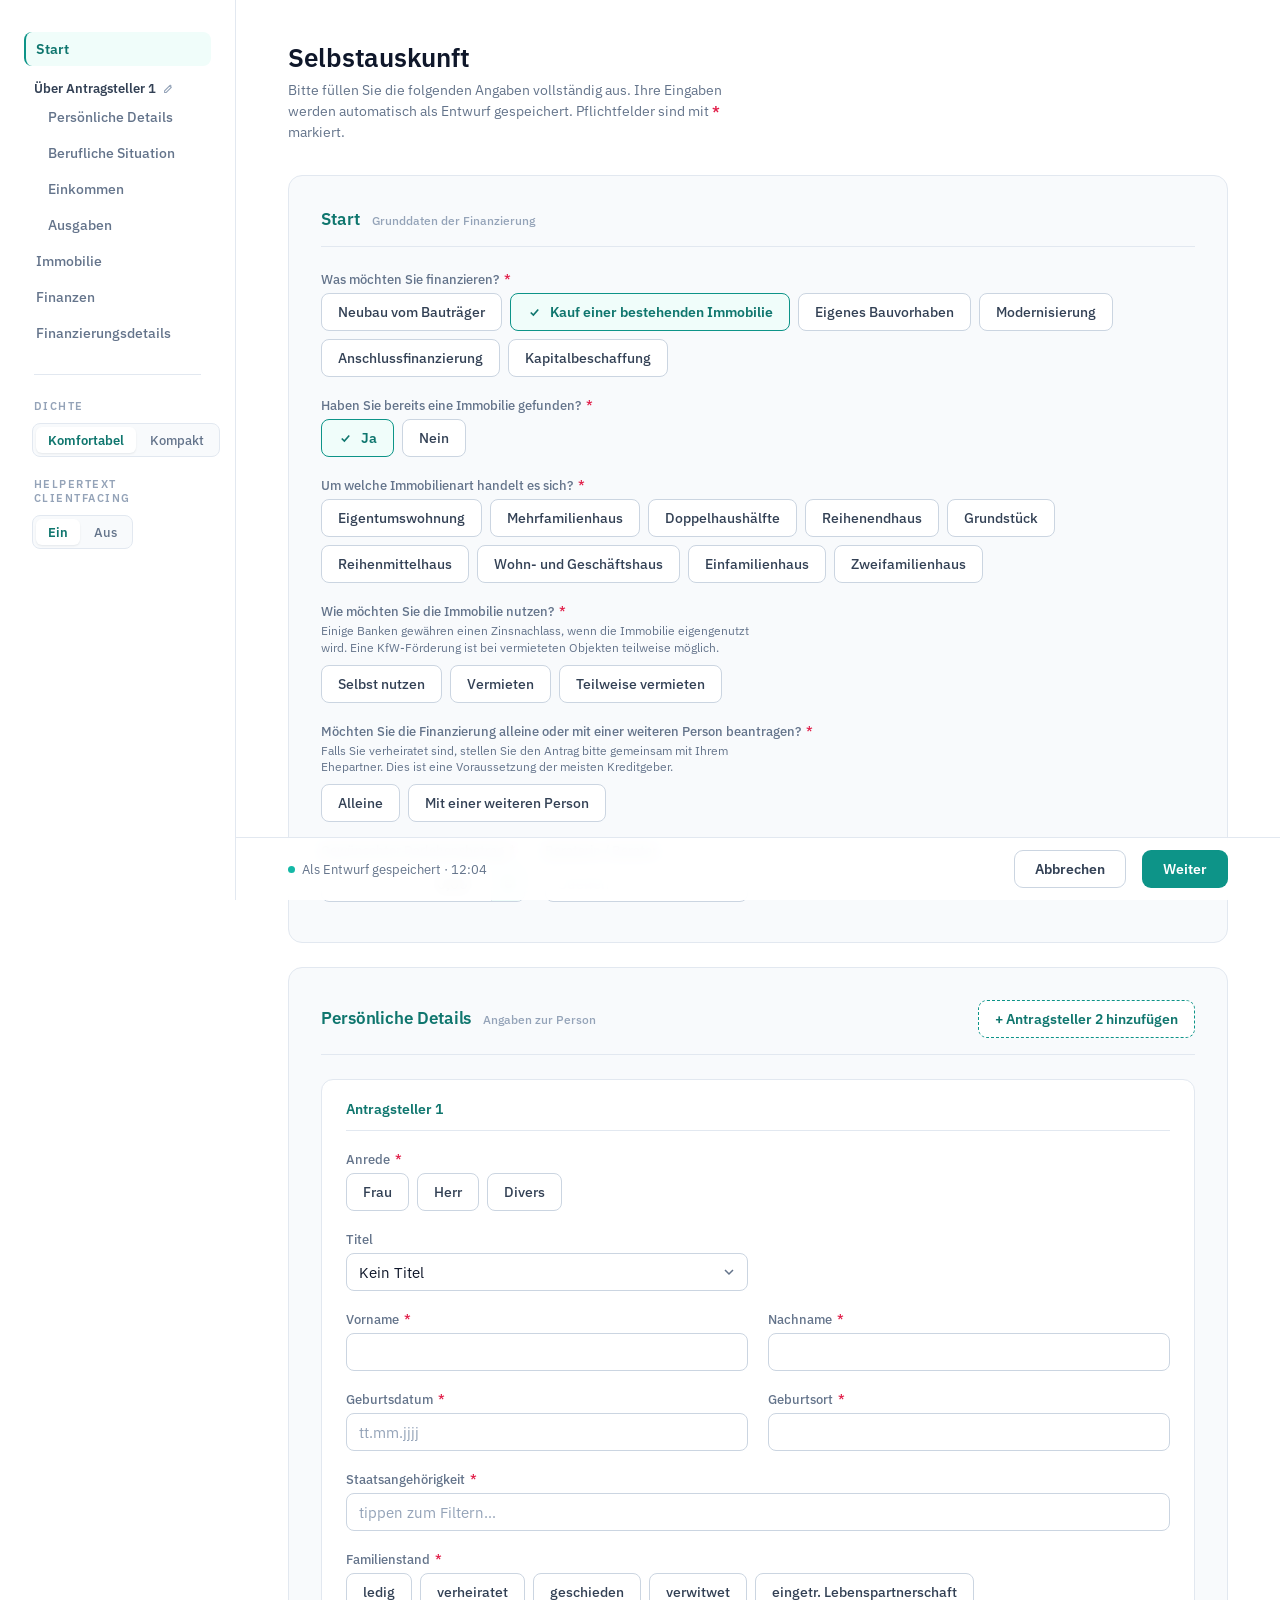
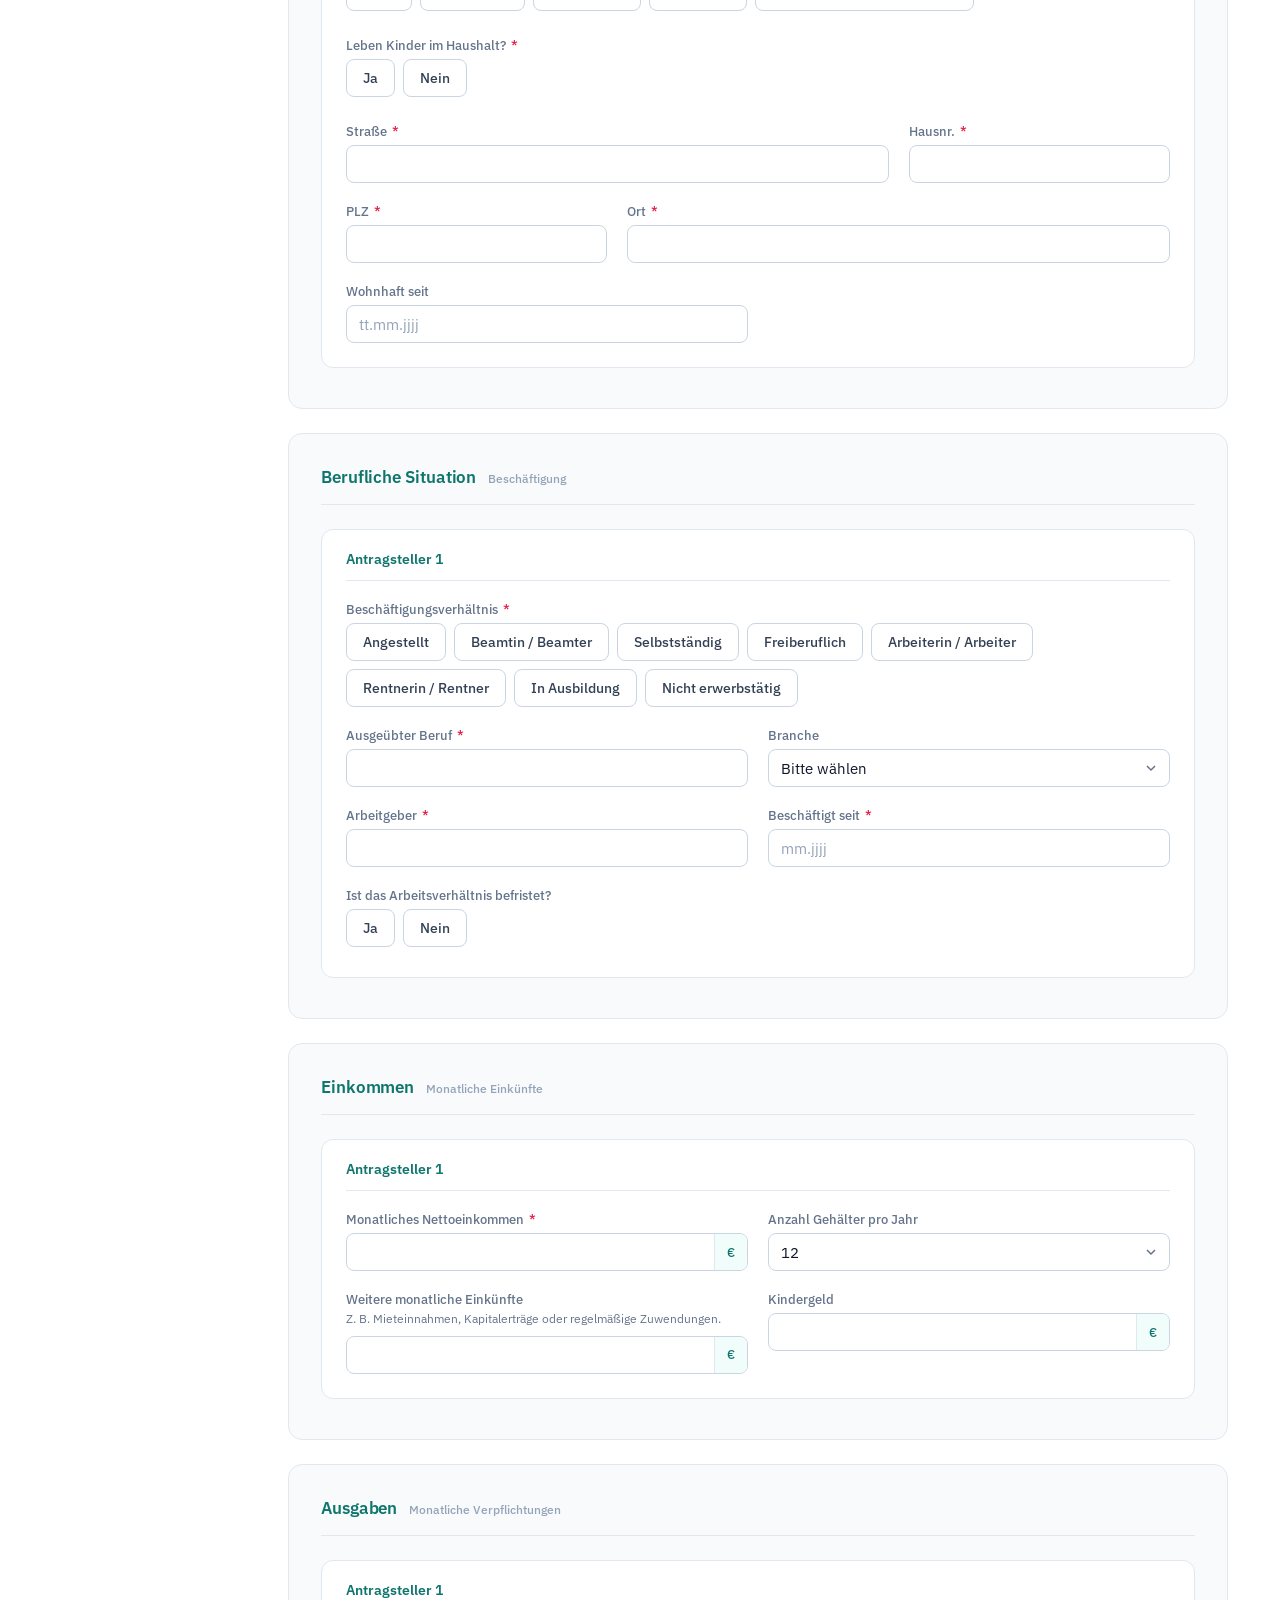
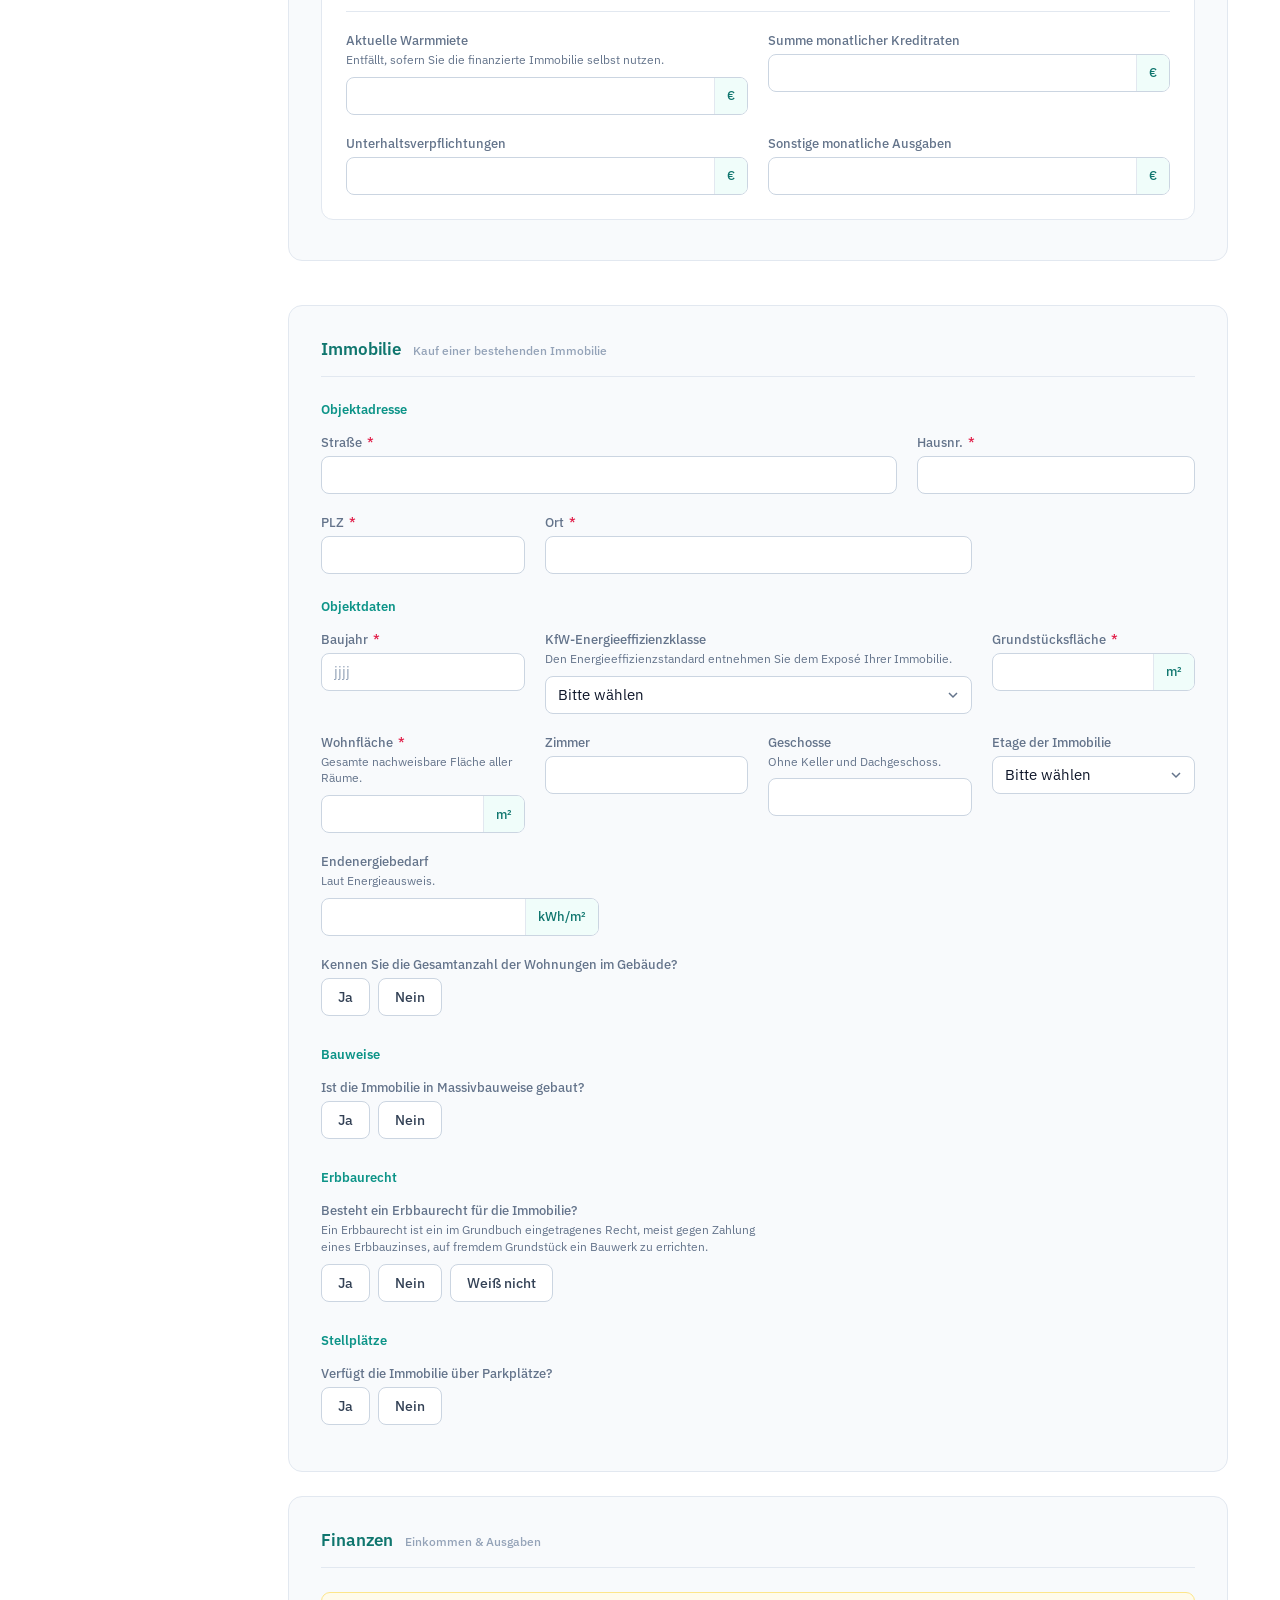
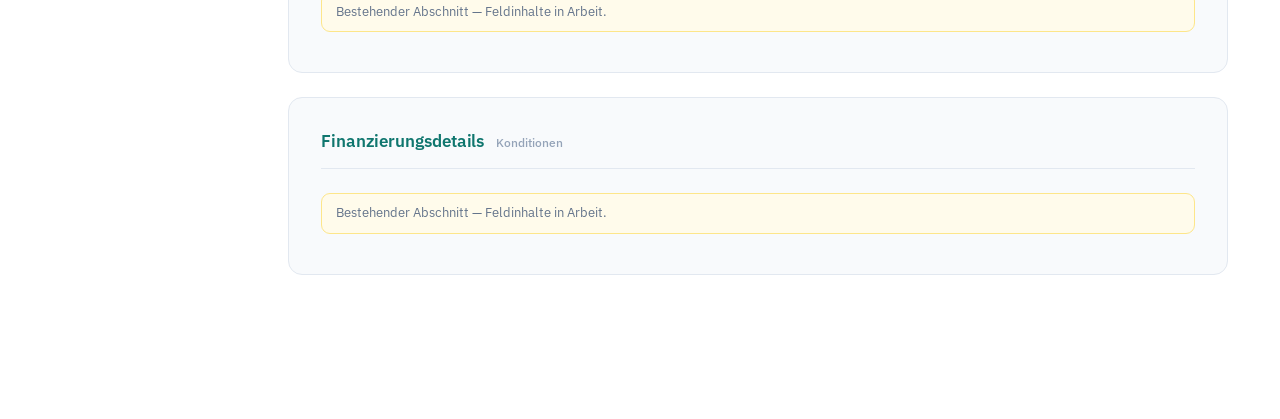
==== commit aea64ba4: "V1: full-width layout with responsive gutter Drop the 1180px cap so the form fills the viewport on l" ====
--- a/v1/index.html
+++ b/v1/index.html
@@ -19,15 +19,19 @@
     --line:#e2e8f0; --border:#cbd5e1; --surface:#f8fafc; --white:#fff; --req:#e11d48;
     /* spacing (8px scale) */
     --s2:8px; --s3:12px; --s4:16px; --s5:20px; --s6:24px; --s8:32px; --s10:40px;
+    /* horizontal gutter — laptop default, tighter on large external monitors */
+    --gutter:52px;
     /* density */
     --field-h:38px; --label-size:12.5px; --input-size:14.5px;
   }
+  /* external desktop: use more of the screen, a bit less gutter */
+  @media(min-width:1680px){:root{--gutter:36px;}}
   body.compact{--field-h:30px;--input-size:14px;--s5:14px;--s6:18px;--s8:24px;}
   body.no-help .help{display:none;}
 
   *{box-sizing:border-box;}
   body{margin:0;font-family:'IBM Plex Sans',system-ui,sans-serif;color:var(--ink);background:#fff;-webkit-font-smoothing:antialiased;}
-  .app{display:grid;grid-template-columns:236px 1fr;max-width:1180px;margin:0 auto;min-height:100vh;}
+  .app{display:grid;grid-template-columns:236px 1fr;width:100%;min-height:100vh;}
 
   /* ---- nav ---- */
   .nav{padding:var(--s8) var(--s6);border-right:1px solid var(--line);position:sticky;top:0;align-self:start;height:100vh;}
@@ -44,7 +48,7 @@
   .seg button.on{background:#fff;color:var(--teal-700);font-weight:600;box-shadow:0 1px 2px rgba(15,23,42,.08);}
 
   /* ---- content ---- */
-  .content{padding:var(--s10) 56px 120px;}
+  .content{padding:var(--s10) var(--gutter) 120px;}
   .page-title{font-size:26px;font-weight:600;letter-spacing:-.01em;margin:0 0 6px;}
   .lede{font-size:14px;color:var(--muted);max-width:56ch;line-height:1.5;margin:0 0 var(--s8);}
   .lede .req{color:var(--req);font-weight:600;}
@@ -137,7 +141,7 @@
   .child-row .x:hover{background:var(--surface);color:var(--ink);}
 
   /* sticky action bar */
-  .actionbar{position:fixed;left:236px;right:0;bottom:0;background:rgba(255,255,255,.92);backdrop-filter:blur(8px);border-top:1px solid var(--line);display:flex;align-items:center;gap:16px;padding:12px 56px;}
+  .actionbar{position:fixed;left:236px;right:0;bottom:0;background:rgba(255,255,255,.92);backdrop-filter:blur(8px);border-top:1px solid var(--line);display:flex;align-items:center;gap:16px;padding:12px var(--gutter);}
   .save-state{font-size:13px;color:var(--muted);display:flex;align-items:center;gap:7px;margin-right:auto;}
   .dot{width:7px;height:7px;border-radius:50%;background:var(--teal-500);}
   .btn{font-family:inherit;font-size:14px;font-weight:600;height:38px;padding:0 20px;border-radius:9px;cursor:pointer;border:1px solid transparent;}
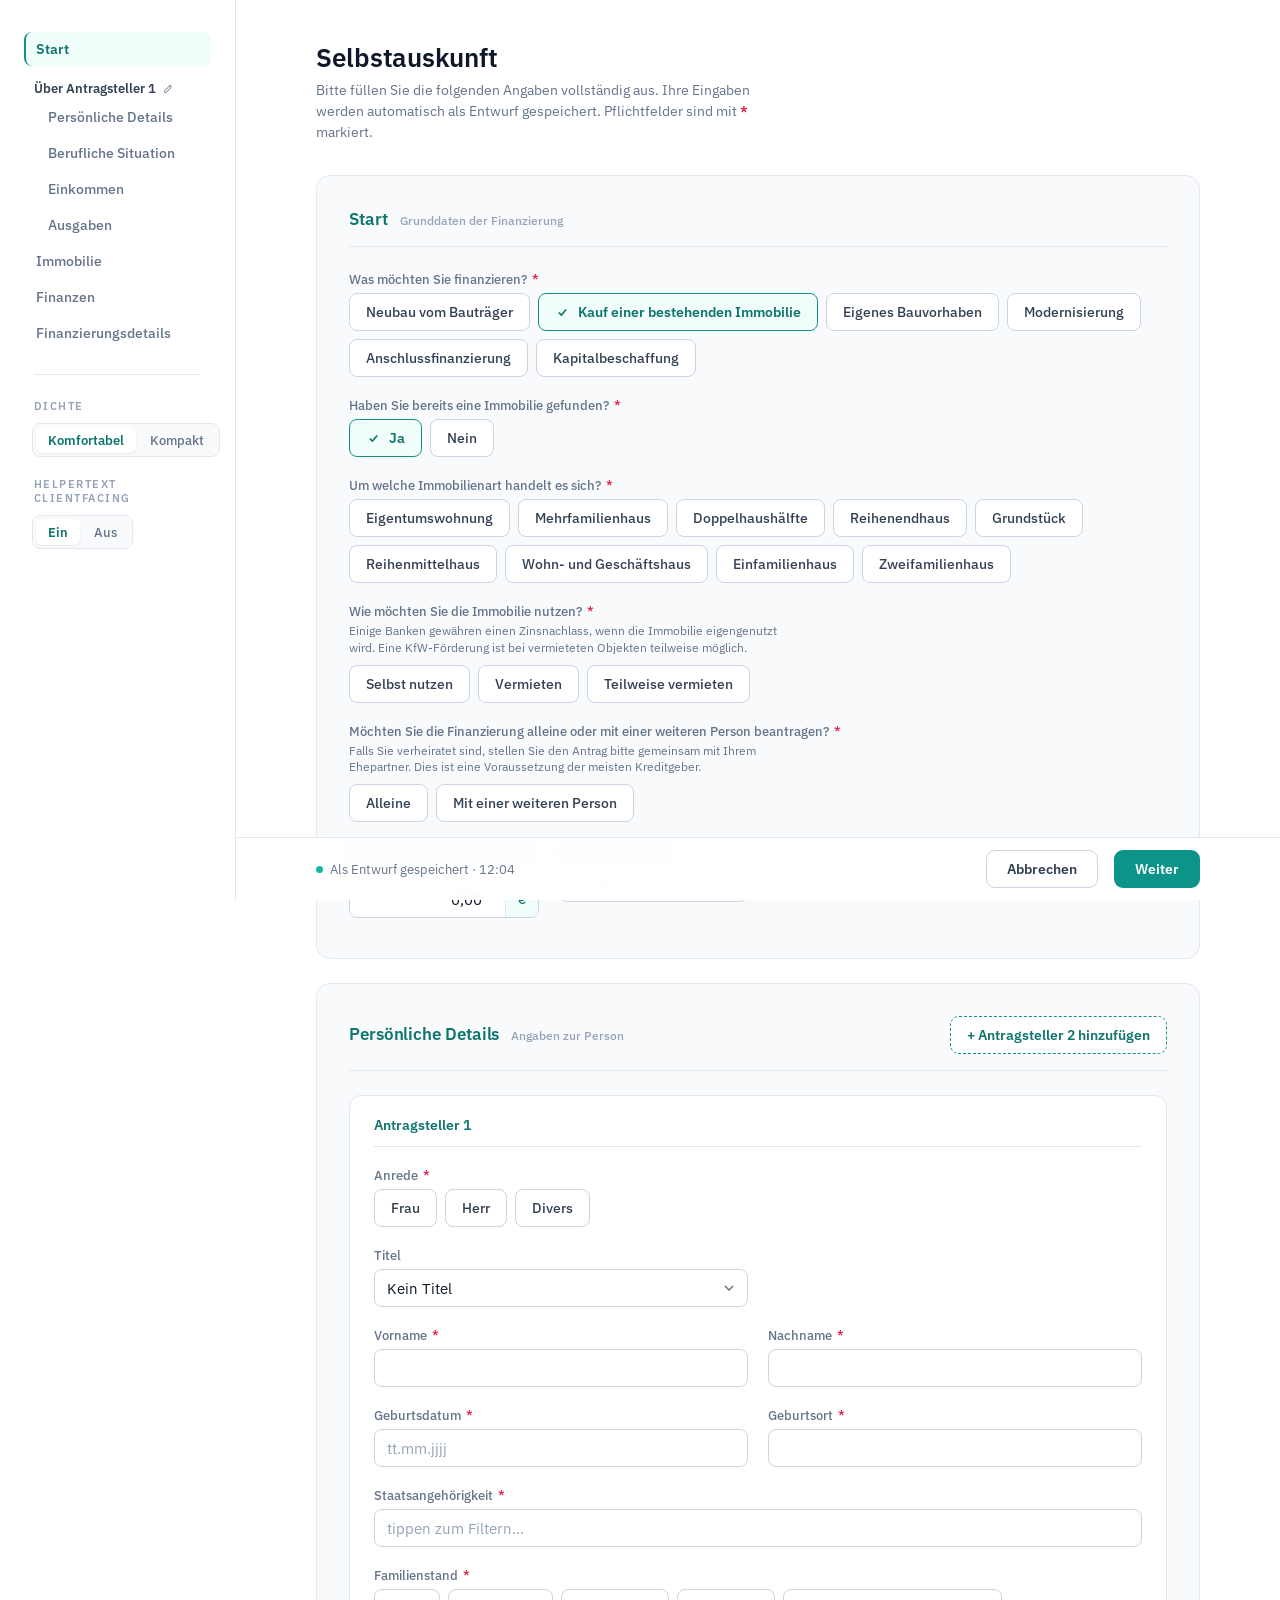
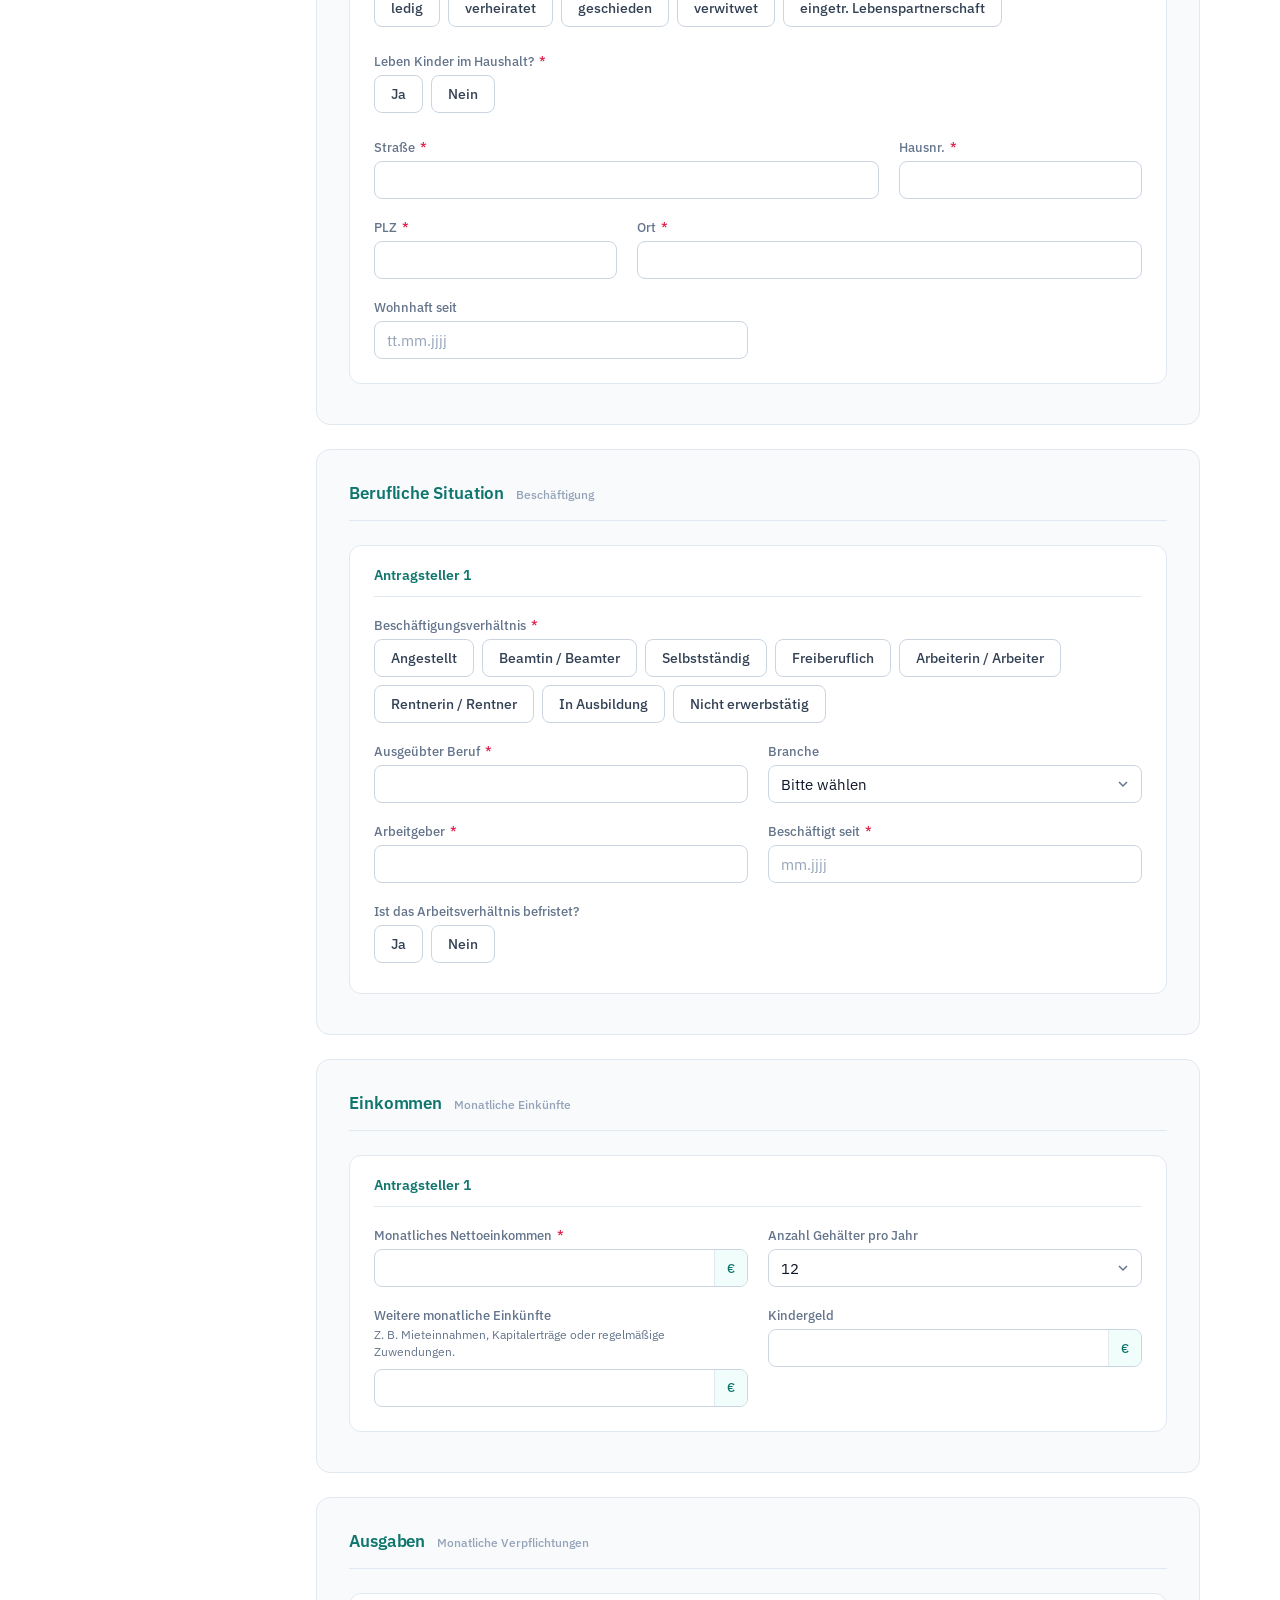
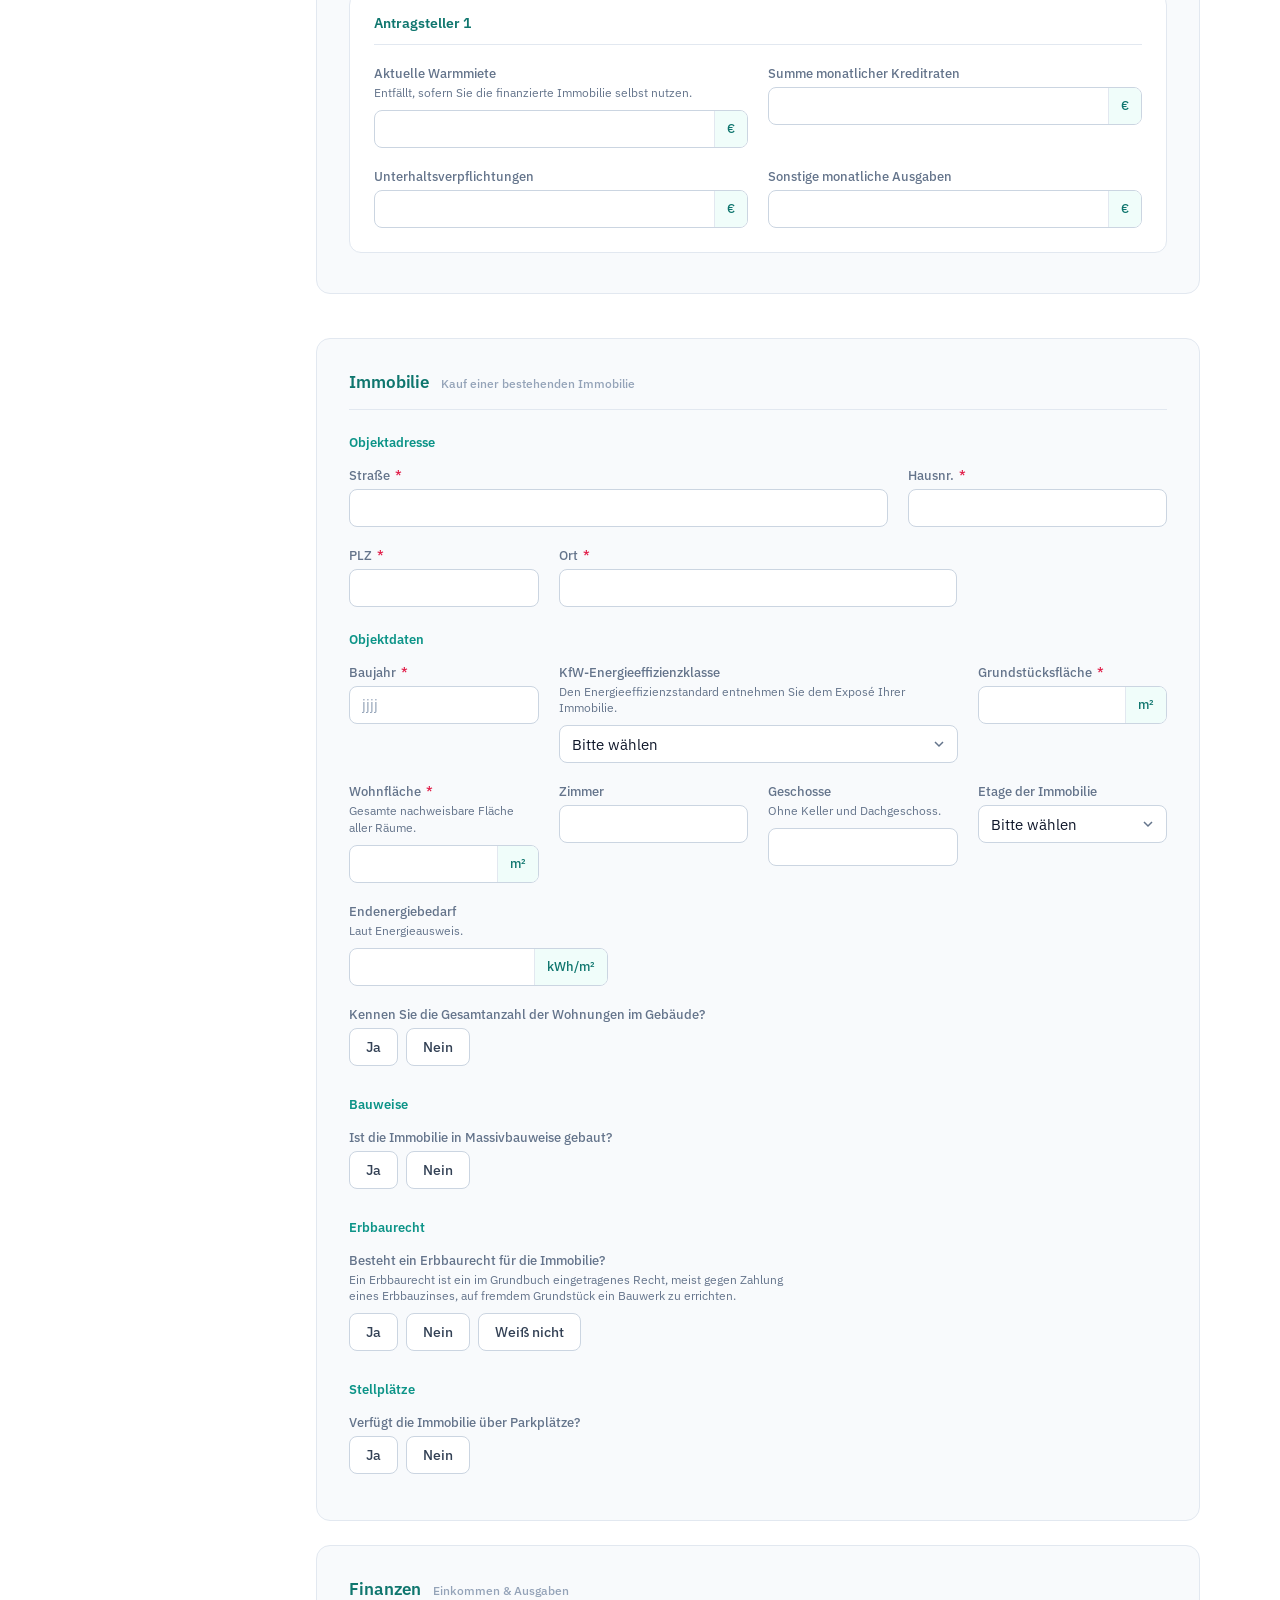
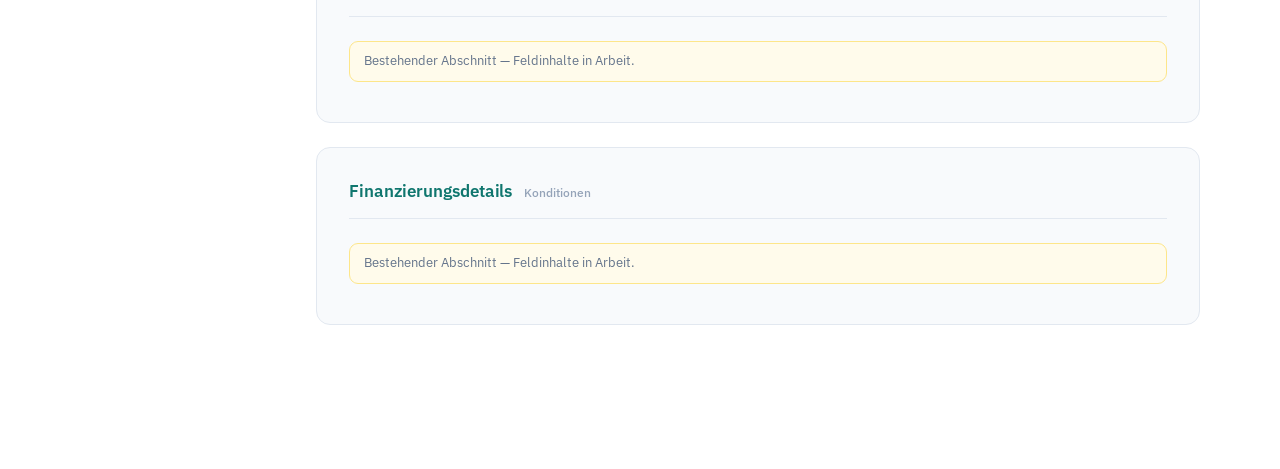
==== commit e17f7d07: "V1: increase laptop gutter to 80px for easier field reading Co-Authored-By: Claude Fable 5 <noreply@" ====
--- a/v1/index.html
+++ b/v1/index.html
@@ -20,7 +20,7 @@
     /* spacing (8px scale) */
     --s2:8px; --s3:12px; --s4:16px; --s5:20px; --s6:24px; --s8:32px; --s10:40px;
     /* horizontal gutter — laptop default, tighter on large external monitors */
-    --gutter:52px;
+    --gutter:80px;
     /* density */
     --field-h:38px; --label-size:12.5px; --input-size:14.5px;
   }
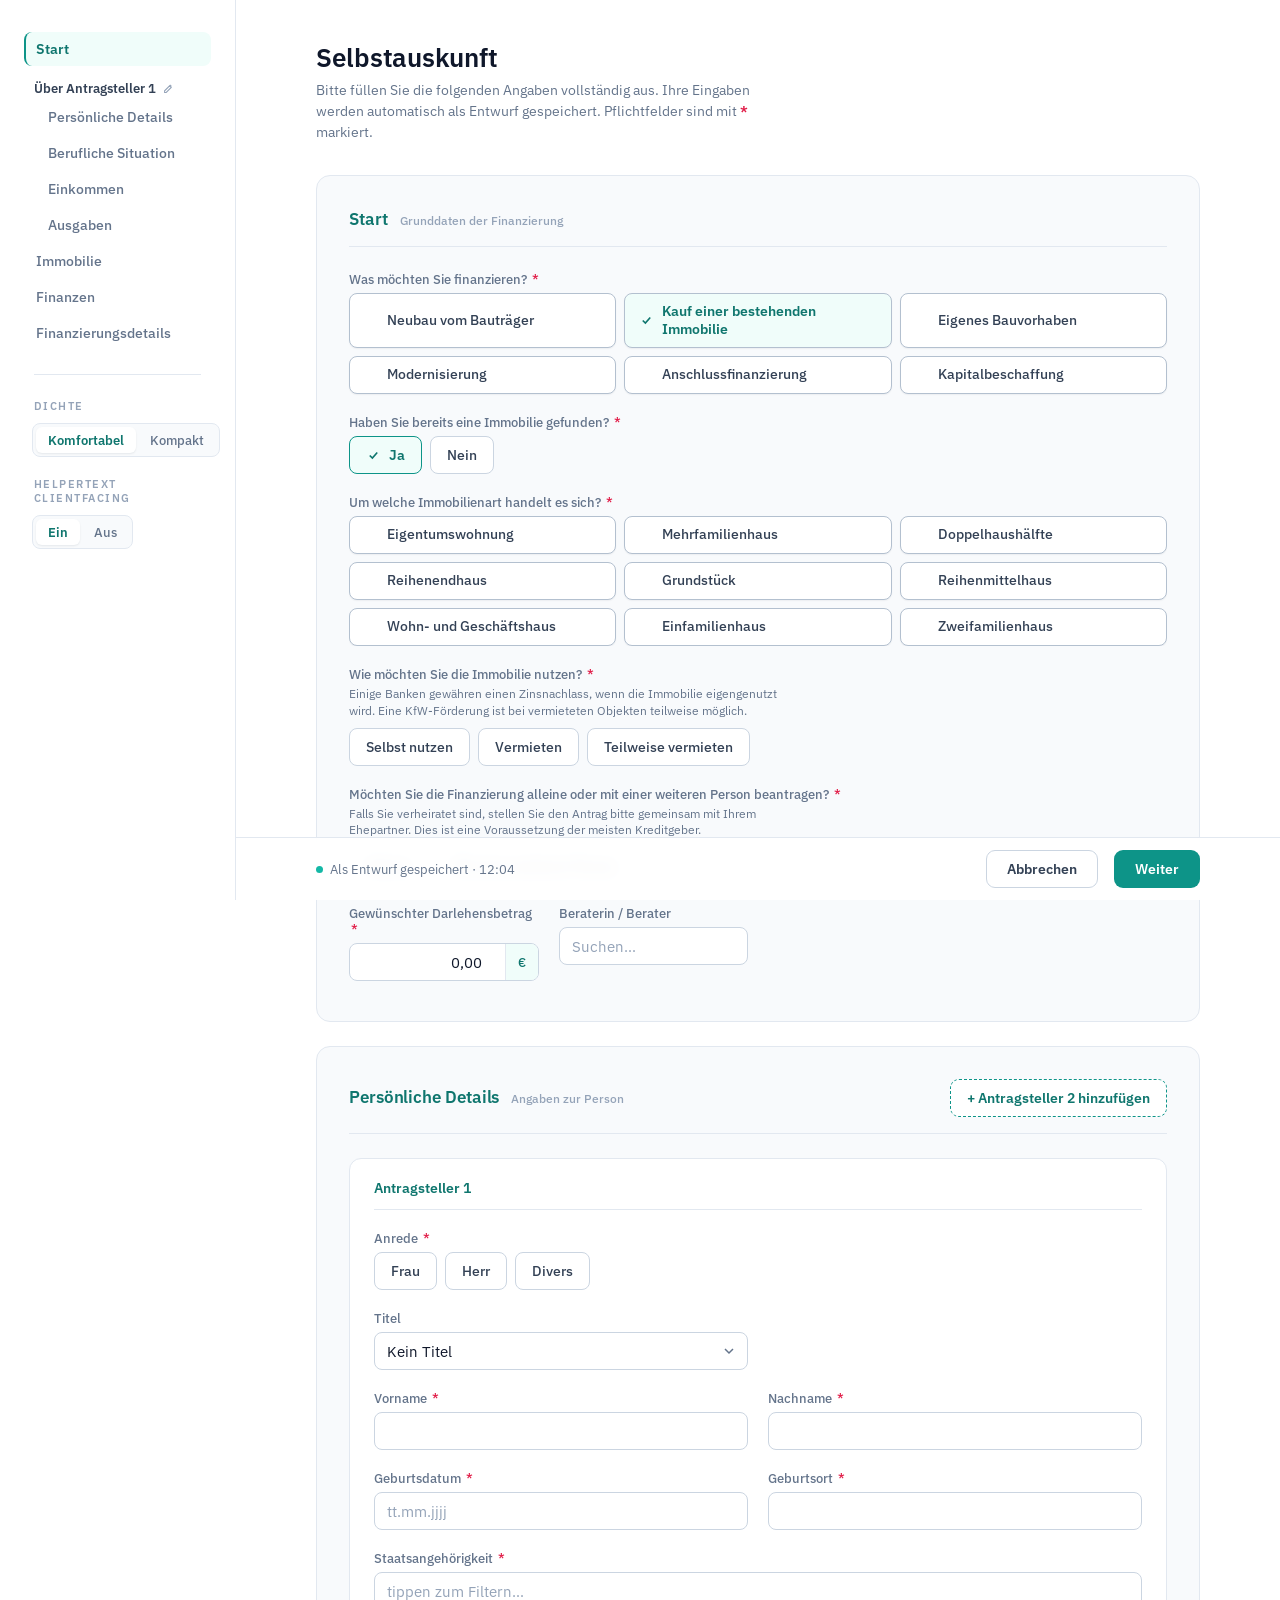
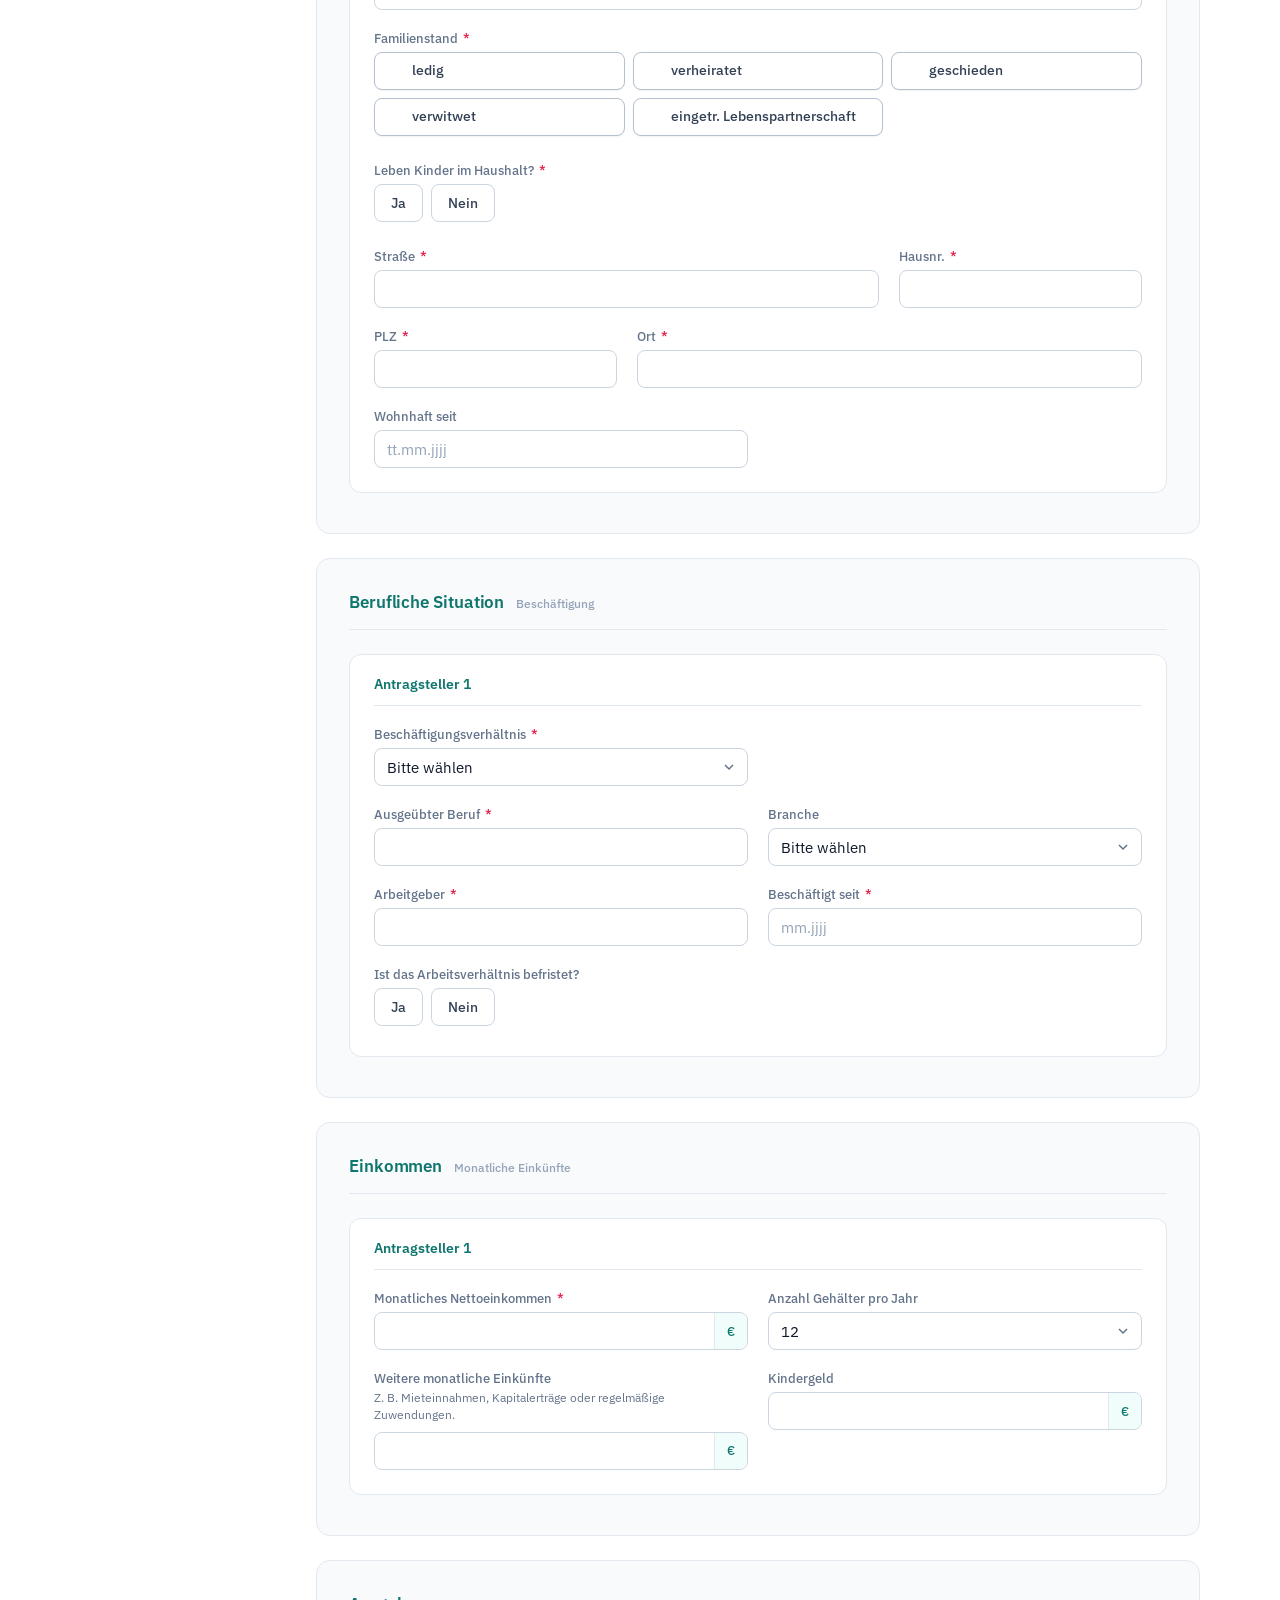
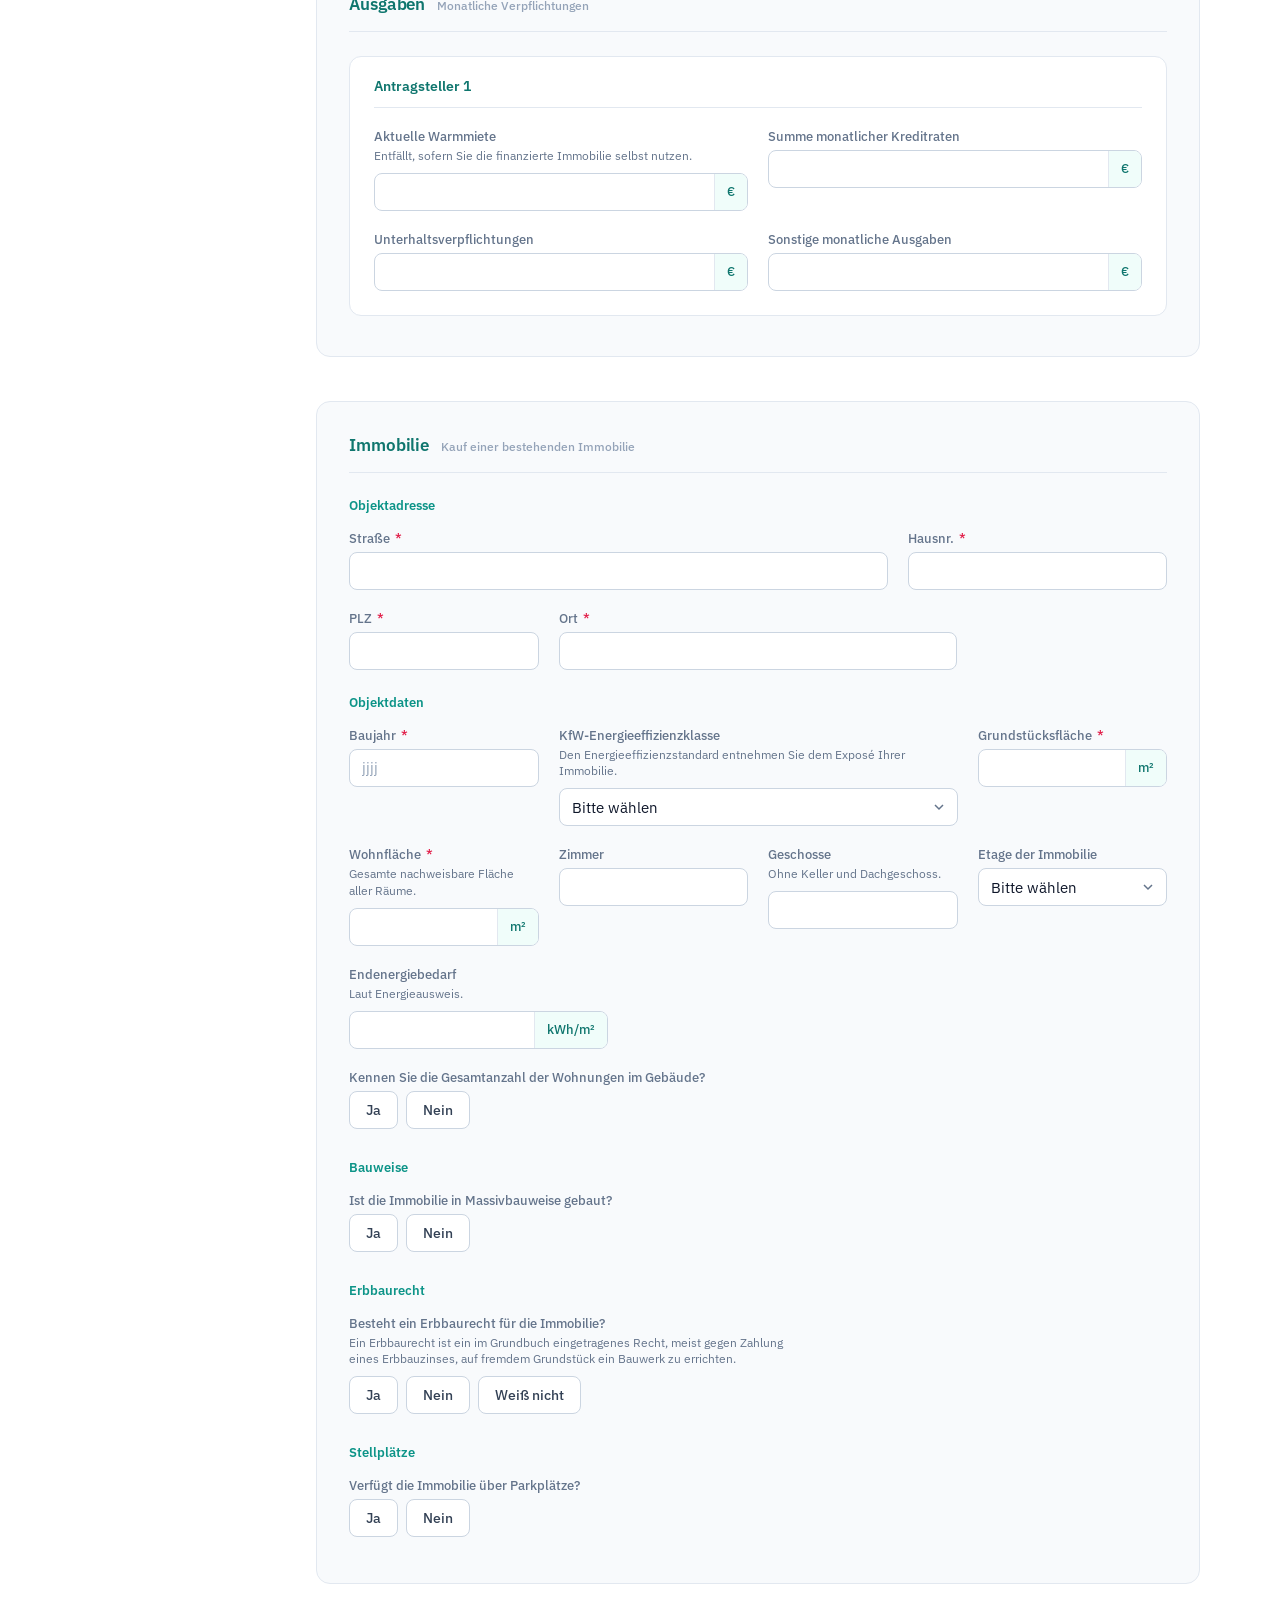
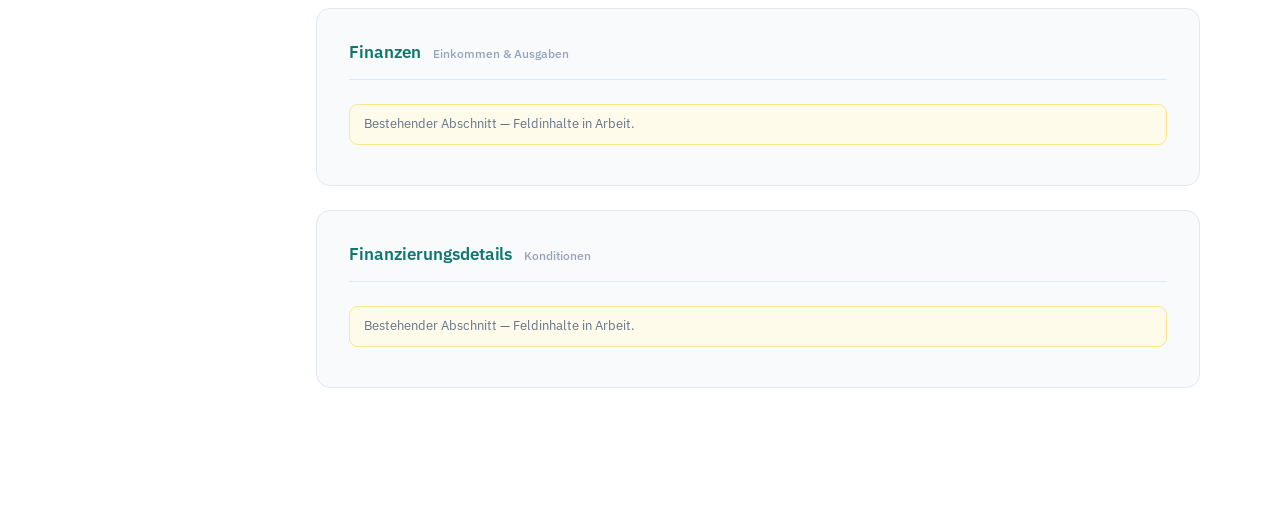
==== commit 4bdd29bd: "V1: readable layouts for large choice groups Add a grid-auto layout (aligned columns, left-aligned l" ====
--- a/v1/index.html
+++ b/v1/index.html
@@ -83,6 +83,11 @@
   /* segmented single-select */
   .choices{display:flex;flex-wrap:wrap;gap:8px;}
   .choices.grid-choices{display:grid;grid-template-columns:repeat(2,minmax(0,1fr));max-width:520px;}
+  /* aligned grid for many-option groups — tidy columns, capped width, more contrast */
+  .choices.grid-auto{display:grid;grid-template-columns:repeat(auto-fill,minmax(240px,1fr));gap:8px;max-width:840px;}
+  .choices.grid-auto .choice{width:100%;justify-content:flex-start;text-align:left;white-space:normal;line-height:1.25;height:auto;min-height:var(--field-h);padding:9px 14px;border-color:#b3c0cf;box-shadow:0 1px 1.5px rgba(15,23,42,.05);}
+  .choices.grid-auto .choice .tick{display:inline-block;visibility:hidden;flex:none;}
+  .choices.grid-auto .choice[aria-pressed="true"] .tick{visibility:visible;}
   .choice{font-family:inherit;font-size:14px;font-weight:500;color:var(--ink-2);background:#fff;border:1px solid var(--border);height:var(--field-h);padding:0 16px;border-radius:8px;cursor:pointer;display:inline-flex;align-items:center;gap:8px;transition:all .12s;white-space:nowrap;}
   .choice:hover{border-color:var(--teal-500);color:var(--ink);}
   .choice:focus-visible{outline:none;box-shadow:0 0 0 3px var(--teal-ring);border-color:var(--teal-500);}
@@ -192,7 +197,7 @@
       <div class="grid">
         <div class="field col-12">
           <label>Was möchten Sie finanzieren? <span class="req">*</span></label>
-          <div class="choices" data-single id="zweck">
+          <div class="choices grid-auto" data-single id="zweck">
             <button type="button" class="choice" data-value="neubau-bautraeger" aria-pressed="false"><svg class="tick" viewBox="0 0 20 20" fill="none" stroke="currentColor" stroke-width="2.2"><path d="M5 10l3.5 3.5L15 6"/></svg>Neubau vom Bauträger</button>
             <button type="button" class="choice" data-value="kauf" aria-pressed="true"><svg class="tick" viewBox="0 0 20 20" fill="none" stroke="currentColor" stroke-width="2.2"><path d="M5 10l3.5 3.5L15 6"/></svg>Kauf einer bestehenden Immobilie</button>
             <button type="button" class="choice" data-value="bauvorhaben" aria-pressed="false"><svg class="tick" viewBox="0 0 20 20" fill="none" stroke="currentColor" stroke-width="2.2"><path d="M5 10l3.5 3.5L15 6"/></svg>Eigenes Bauvorhaben</button>
@@ -218,7 +223,7 @@
       <div class="reveal" id="c-immobilienart"><div class="reveal-inner"><div class="pad">
         <div class="field">
           <label>Um welche Immobilienart handelt es sich? <span class="req">*</span></label>
-          <div class="choices" data-single id="immobilienart">
+          <div class="choices grid-auto" data-single id="immobilienart">
             <button type="button" class="choice" data-value="Eigentumswohnung" aria-pressed="false"><svg class="tick" viewBox="0 0 20 20" fill="none" stroke="currentColor" stroke-width="2.2"><path d="M5 10l3.5 3.5L15 6"/></svg>Eigentumswohnung</button>
             <button type="button" class="choice" data-value="Mehrfamilienhaus" aria-pressed="false"><svg class="tick" viewBox="0 0 20 20" fill="none" stroke="currentColor" stroke-width="2.2"><path d="M5 10l3.5 3.5L15 6"/></svg>Mehrfamilienhaus</button>
             <button type="button" class="choice" data-value="Doppelhaushälfte" aria-pressed="false"><svg class="tick" viewBox="0 0 20 20" fill="none" stroke="currentColor" stroke-width="2.2"><path d="M5 10l3.5 3.5L15 6"/></svg>Doppelhaushälfte</button>
@@ -286,7 +291,7 @@
             <div class="field col-12"><label>Staatsangehörigkeit <span class="req">*</span></label><input type="text" placeholder="tippen zum Filtern…"></div>
             <div class="field col-12">
               <label>Familienstand <span class="req">*</span></label>
-              <div class="choices" data-single data-show-when="verheiratet">
+              <div class="choices grid-auto" data-single data-show-when="verheiratet">
                 <button type="button" class="choice" data-value="ledig" aria-pressed="false"><svg class="tick" viewBox="0 0 20 20" fill="none" stroke="currentColor" stroke-width="2.2"><path d="M5 10l3.5 3.5L15 6"/></svg>ledig</button>
                 <button type="button" class="choice" data-value="verheiratet" aria-pressed="false"><svg class="tick" viewBox="0 0 20 20" fill="none" stroke="currentColor" stroke-width="2.2"><path d="M5 10l3.5 3.5L15 6"/></svg>verheiratet</button>
                 <button type="button" class="choice" data-value="geschieden" aria-pressed="false"><svg class="tick" viewBox="0 0 20 20" fill="none" stroke="currentColor" stroke-width="2.2"><path d="M5 10l3.5 3.5L15 6"/></svg>geschieden</button>
@@ -325,19 +330,21 @@
         <div class="applicant" data-applicant="1">
           <div class="applicant-head"><span class="applicant-title">Antragsteller 1</span></div>
           <div class="grid">
-            <div class="field col-12">
+            <div class="field col-6">
               <label>Beschäftigungsverhältnis <span class="req">*</span></label>
-              <div class="choices" data-single>
-                <button type="button" class="choice" data-value="Angestellt" aria-pressed="false"><svg class="tick" viewBox="0 0 20 20" fill="none" stroke="currentColor" stroke-width="2.2"><path d="M5 10l3.5 3.5L15 6"/></svg>Angestellt</button>
-                <button type="button" class="choice" data-value="Beamter" aria-pressed="false"><svg class="tick" viewBox="0 0 20 20" fill="none" stroke="currentColor" stroke-width="2.2"><path d="M5 10l3.5 3.5L15 6"/></svg>Beamtin / Beamter</button>
-                <button type="button" class="choice" data-value="Selbstständig" aria-pressed="false"><svg class="tick" viewBox="0 0 20 20" fill="none" stroke="currentColor" stroke-width="2.2"><path d="M5 10l3.5 3.5L15 6"/></svg>Selbstständig</button>
-                <button type="button" class="choice" data-value="Freiberuflich" aria-pressed="false"><svg class="tick" viewBox="0 0 20 20" fill="none" stroke="currentColor" stroke-width="2.2"><path d="M5 10l3.5 3.5L15 6"/></svg>Freiberuflich</button>
-                <button type="button" class="choice" data-value="Arbeiter" aria-pressed="false"><svg class="tick" viewBox="0 0 20 20" fill="none" stroke="currentColor" stroke-width="2.2"><path d="M5 10l3.5 3.5L15 6"/></svg>Arbeiterin / Arbeiter</button>
-                <button type="button" class="choice" data-value="Rentner" aria-pressed="false"><svg class="tick" viewBox="0 0 20 20" fill="none" stroke="currentColor" stroke-width="2.2"><path d="M5 10l3.5 3.5L15 6"/></svg>Rentnerin / Rentner</button>
-                <button type="button" class="choice" data-value="Ausbildung" aria-pressed="false"><svg class="tick" viewBox="0 0 20 20" fill="none" stroke="currentColor" stroke-width="2.2"><path d="M5 10l3.5 3.5L15 6"/></svg>In Ausbildung</button>
-                <button type="button" class="choice" data-value="Nicht erwerbstätig" aria-pressed="false"><svg class="tick" viewBox="0 0 20 20" fill="none" stroke="currentColor" stroke-width="2.2"><path d="M5 10l3.5 3.5L15 6"/></svg>Nicht erwerbstätig</button>
-              </div>
+              <select>
+                <option value="">Bitte wählen</option>
+                <option>Angestellt</option>
+                <option>Beamtin / Beamter</option>
+                <option>Selbstständig</option>
+                <option>Freiberuflich</option>
+                <option>Arbeiterin / Arbeiter</option>
+                <option>Rentnerin / Rentner</option>
+                <option>In Ausbildung</option>
+                <option>Nicht erwerbstätig</option>
+              </select>
             </div>
+            <div class="field col-6"></div>
             <div class="field col-6"><label>Ausgeübter Beruf <span class="req">*</span></label><input type="text"></div>
             <div class="field col-6"><label>Branche</label><select><option value="">Bitte wählen</option><option>Bau &amp; Handwerk</option><option>Handel</option><option>IT &amp; Telekommunikation</option><option>Gesundheit &amp; Soziales</option><option>Öffentlicher Dienst</option><option>Industrie &amp; Produktion</option><option>Finanzen &amp; Versicherung</option><option>Sonstige</option></select></div>
             <div class="field col-6"><label>Arbeitgeber <span class="req">*</span></label><input type="text"></div>
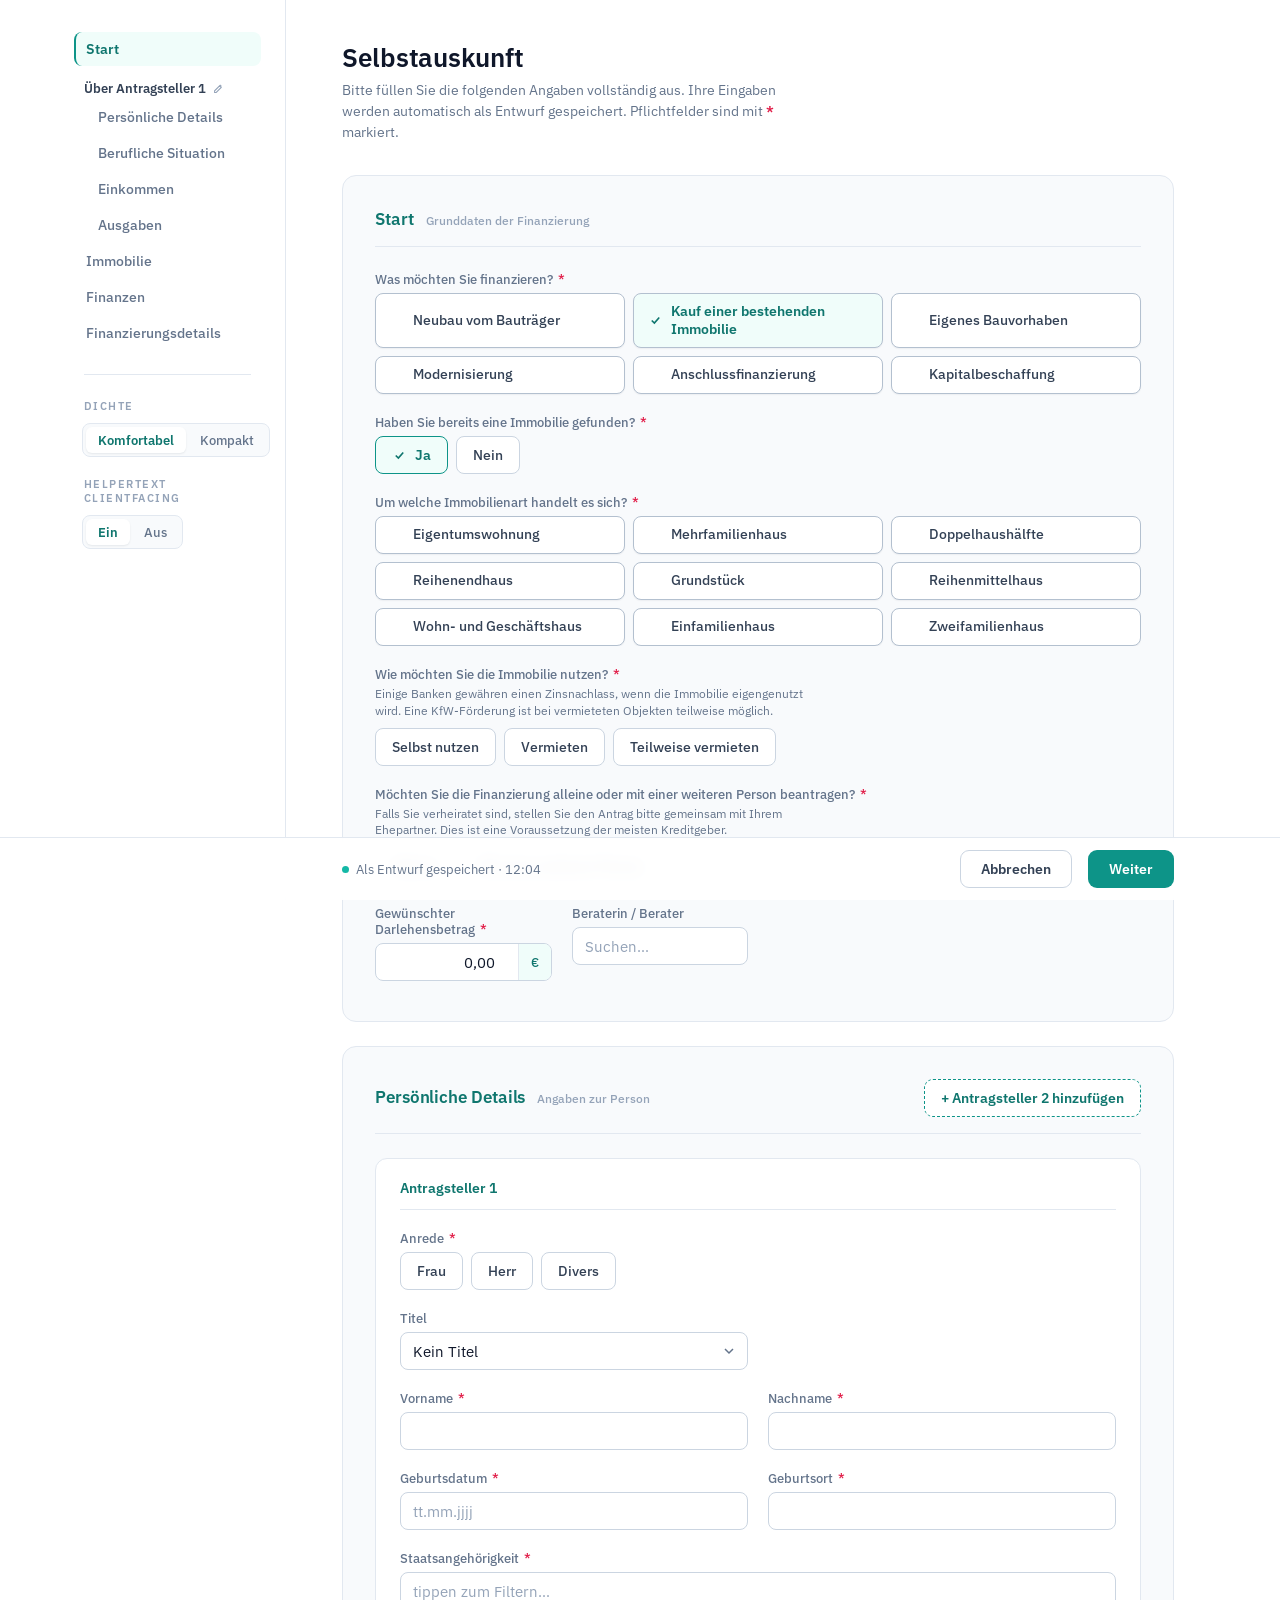
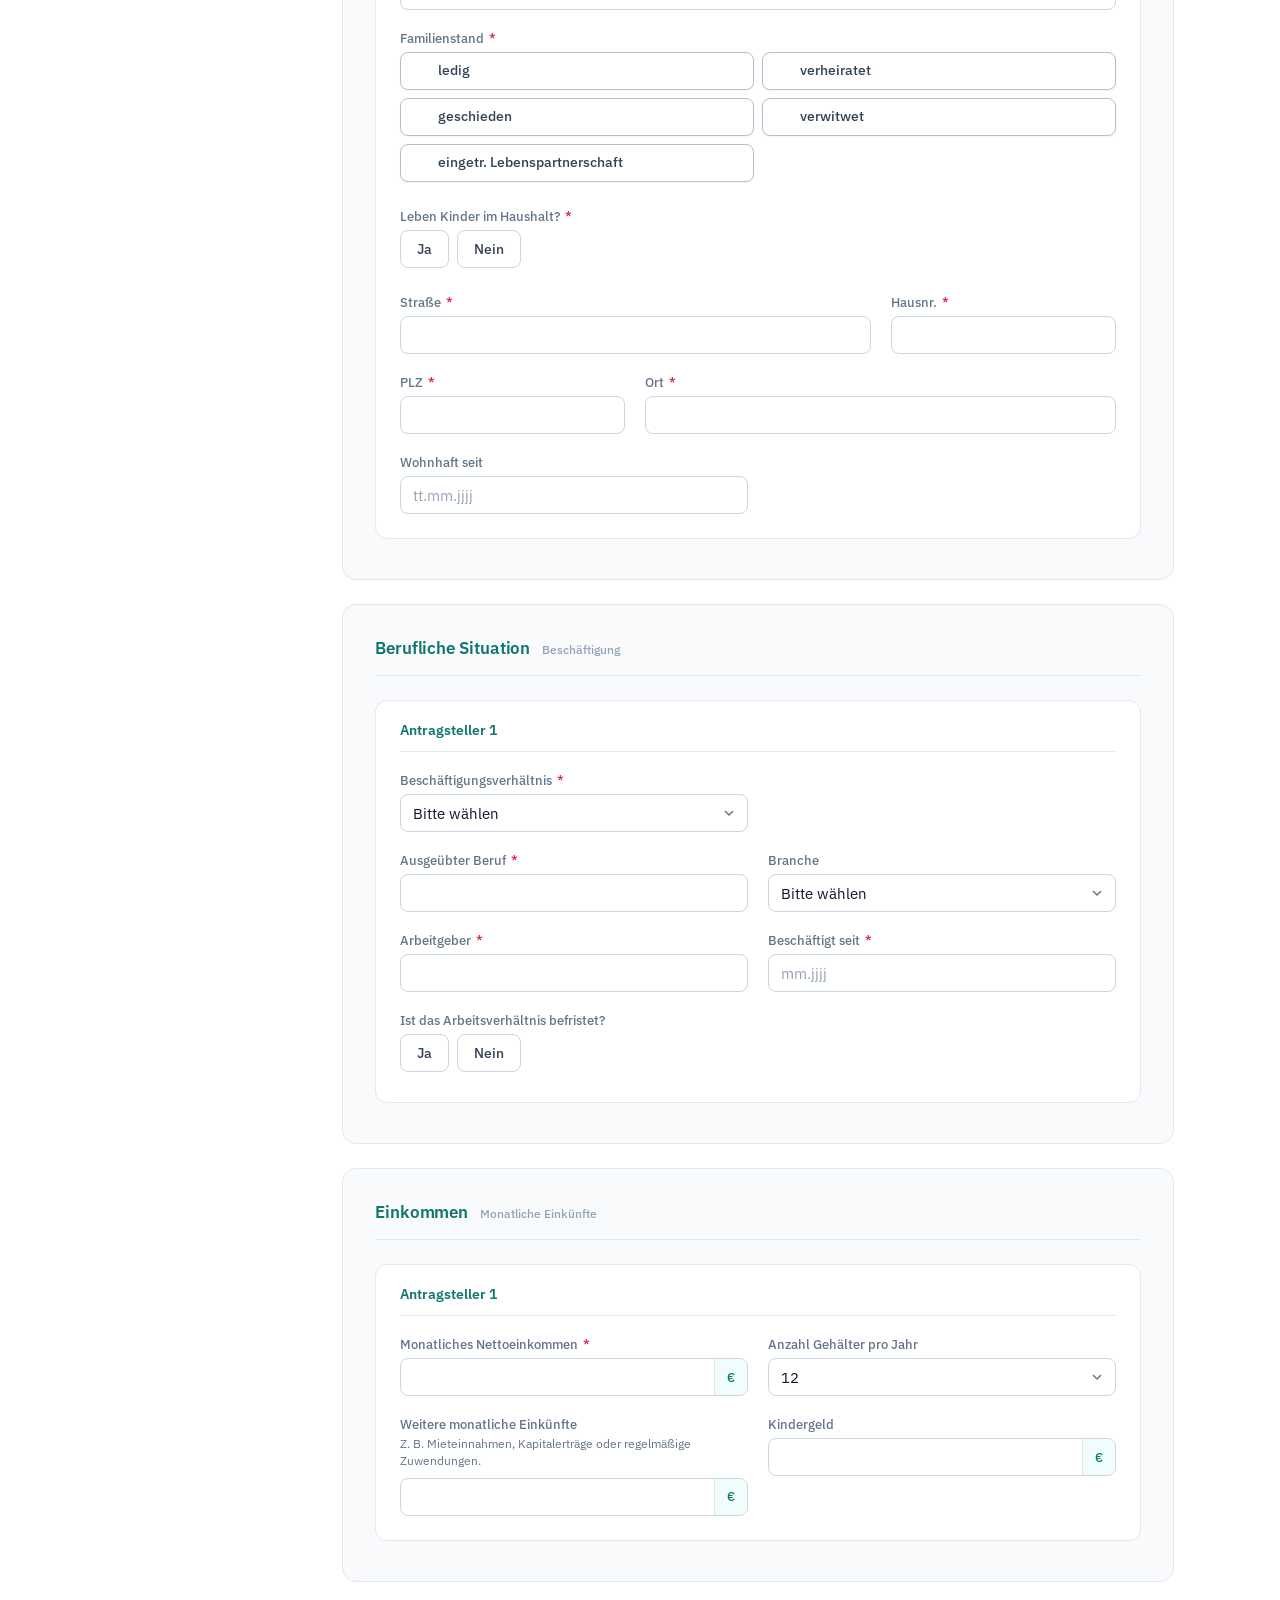
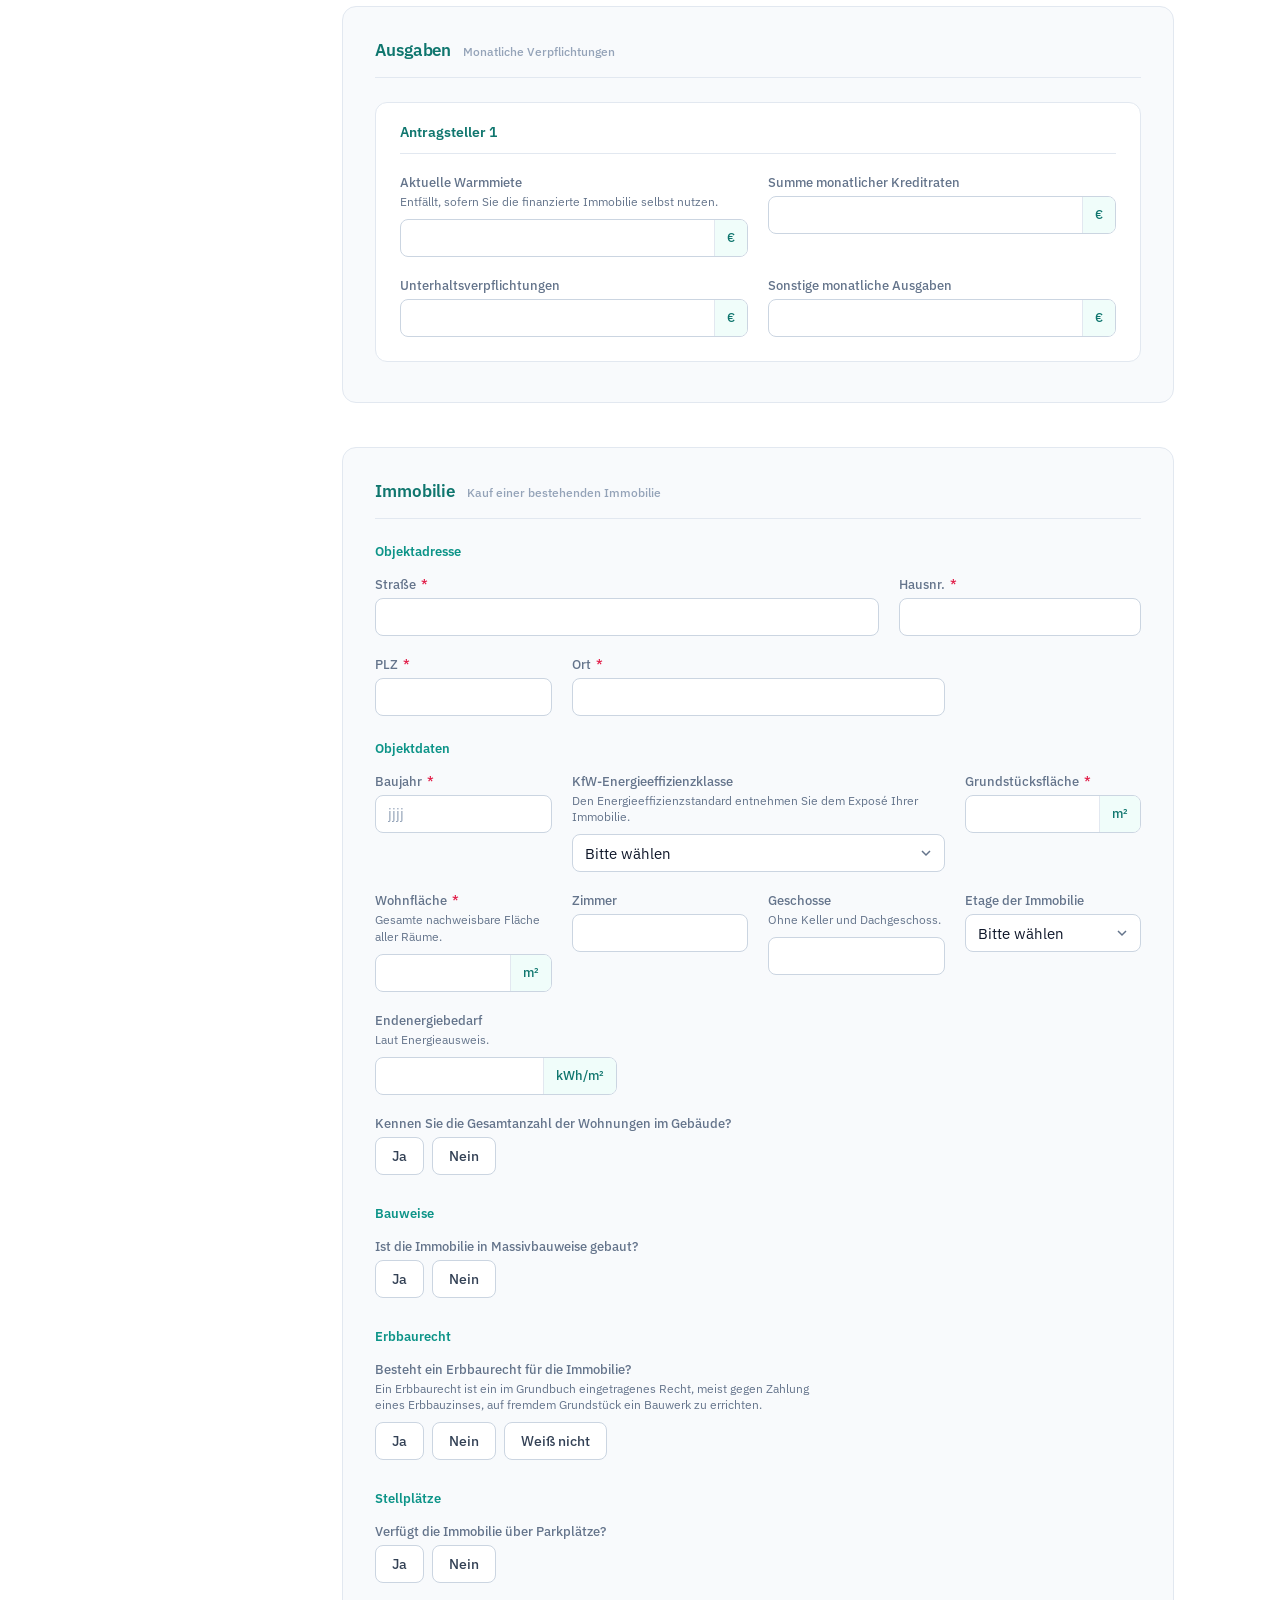
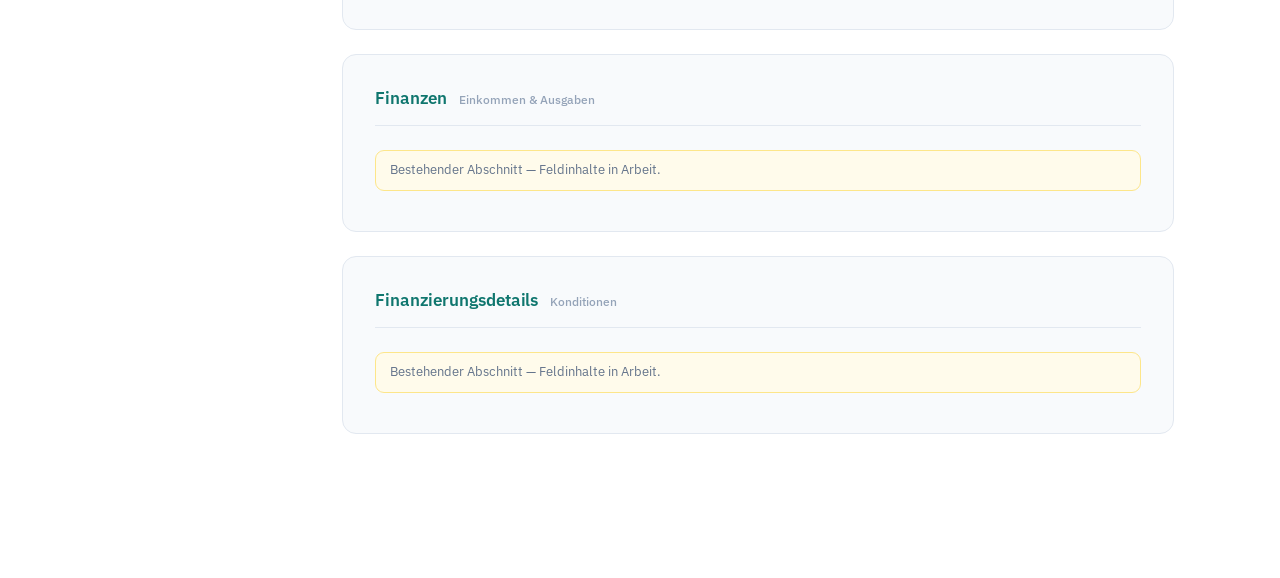
==== commit 11e6ea05: "V1: revert to centered 1180px layout Restore the 1180px max-width cap (centered) so the form no long" ====
--- a/v1/index.html
+++ b/v1/index.html
@@ -19,19 +19,15 @@
     --line:#e2e8f0; --border:#cbd5e1; --surface:#f8fafc; --white:#fff; --req:#e11d48;
     /* spacing (8px scale) */
     --s2:8px; --s3:12px; --s4:16px; --s5:20px; --s6:24px; --s8:32px; --s10:40px;
-    /* horizontal gutter — laptop default, tighter on large external monitors */
-    --gutter:80px;
     /* density */
     --field-h:38px; --label-size:12.5px; --input-size:14.5px;
   }
-  /* external desktop: use more of the screen, a bit less gutter */
-  @media(min-width:1680px){:root{--gutter:36px;}}
   body.compact{--field-h:30px;--input-size:14px;--s5:14px;--s6:18px;--s8:24px;}
   body.no-help .help{display:none;}
 
   *{box-sizing:border-box;}
   body{margin:0;font-family:'IBM Plex Sans',system-ui,sans-serif;color:var(--ink);background:#fff;-webkit-font-smoothing:antialiased;}
-  .app{display:grid;grid-template-columns:236px 1fr;width:100%;min-height:100vh;}
+  .app{display:grid;grid-template-columns:236px 1fr;max-width:1180px;margin:0 auto;min-height:100vh;}
 
   /* ---- nav ---- */
   .nav{padding:var(--s8) var(--s6);border-right:1px solid var(--line);position:sticky;top:0;align-self:start;height:100vh;}
@@ -48,7 +44,7 @@
   .seg button.on{background:#fff;color:var(--teal-700);font-weight:600;box-shadow:0 1px 2px rgba(15,23,42,.08);}
 
   /* ---- content ---- */
-  .content{padding:var(--s10) var(--gutter) 120px;}
+  .content{padding:var(--s10) 56px 120px;}
   .page-title{font-size:26px;font-weight:600;letter-spacing:-.01em;margin:0 0 6px;}
   .lede{font-size:14px;color:var(--muted);max-width:56ch;line-height:1.5;margin:0 0 var(--s8);}
   .lede .req{color:var(--req);font-weight:600;}
@@ -146,7 +142,8 @@
   .child-row .x:hover{background:var(--surface);color:var(--ink);}
 
   /* sticky action bar */
-  .actionbar{position:fixed;left:236px;right:0;bottom:0;background:rgba(255,255,255,.92);backdrop-filter:blur(8px);border-top:1px solid var(--line);display:flex;align-items:center;gap:16px;padding:12px var(--gutter);}
+  .actionbar{position:fixed;left:0;right:0;bottom:0;background:rgba(255,255,255,.92);backdrop-filter:blur(8px);border-top:1px solid var(--line);display:flex;justify-content:center;}
+  .actionbar-inner{width:100%;max-width:1180px;display:flex;align-items:center;gap:16px;padding:12px 56px 12px calc(236px + 56px);}
   .save-state{font-size:13px;color:var(--muted);display:flex;align-items:center;gap:7px;margin-right:auto;}
   .dot{width:7px;height:7px;border-radius:50%;background:var(--teal-500);}
   .btn{font-family:inherit;font-size:14px;font-weight:600;height:38px;padding:0 20px;border-radius:9px;cursor:pointer;border:1px solid transparent;}
@@ -565,11 +562,11 @@
   </main>
 </div>
 
-<div class="actionbar">
+<div class="actionbar"><div class="actionbar-inner">
   <div class="save-state"><span class="dot"></span> Als Entwurf gespeichert · 12:04</div>
   <button class="btn ghost">Abbrechen</button>
   <button class="btn primary">Weiter</button>
-</div>
+</div></div>
 
 <!-- template: child row (one line, repeatable) -->
 <template id="tpl-kind">
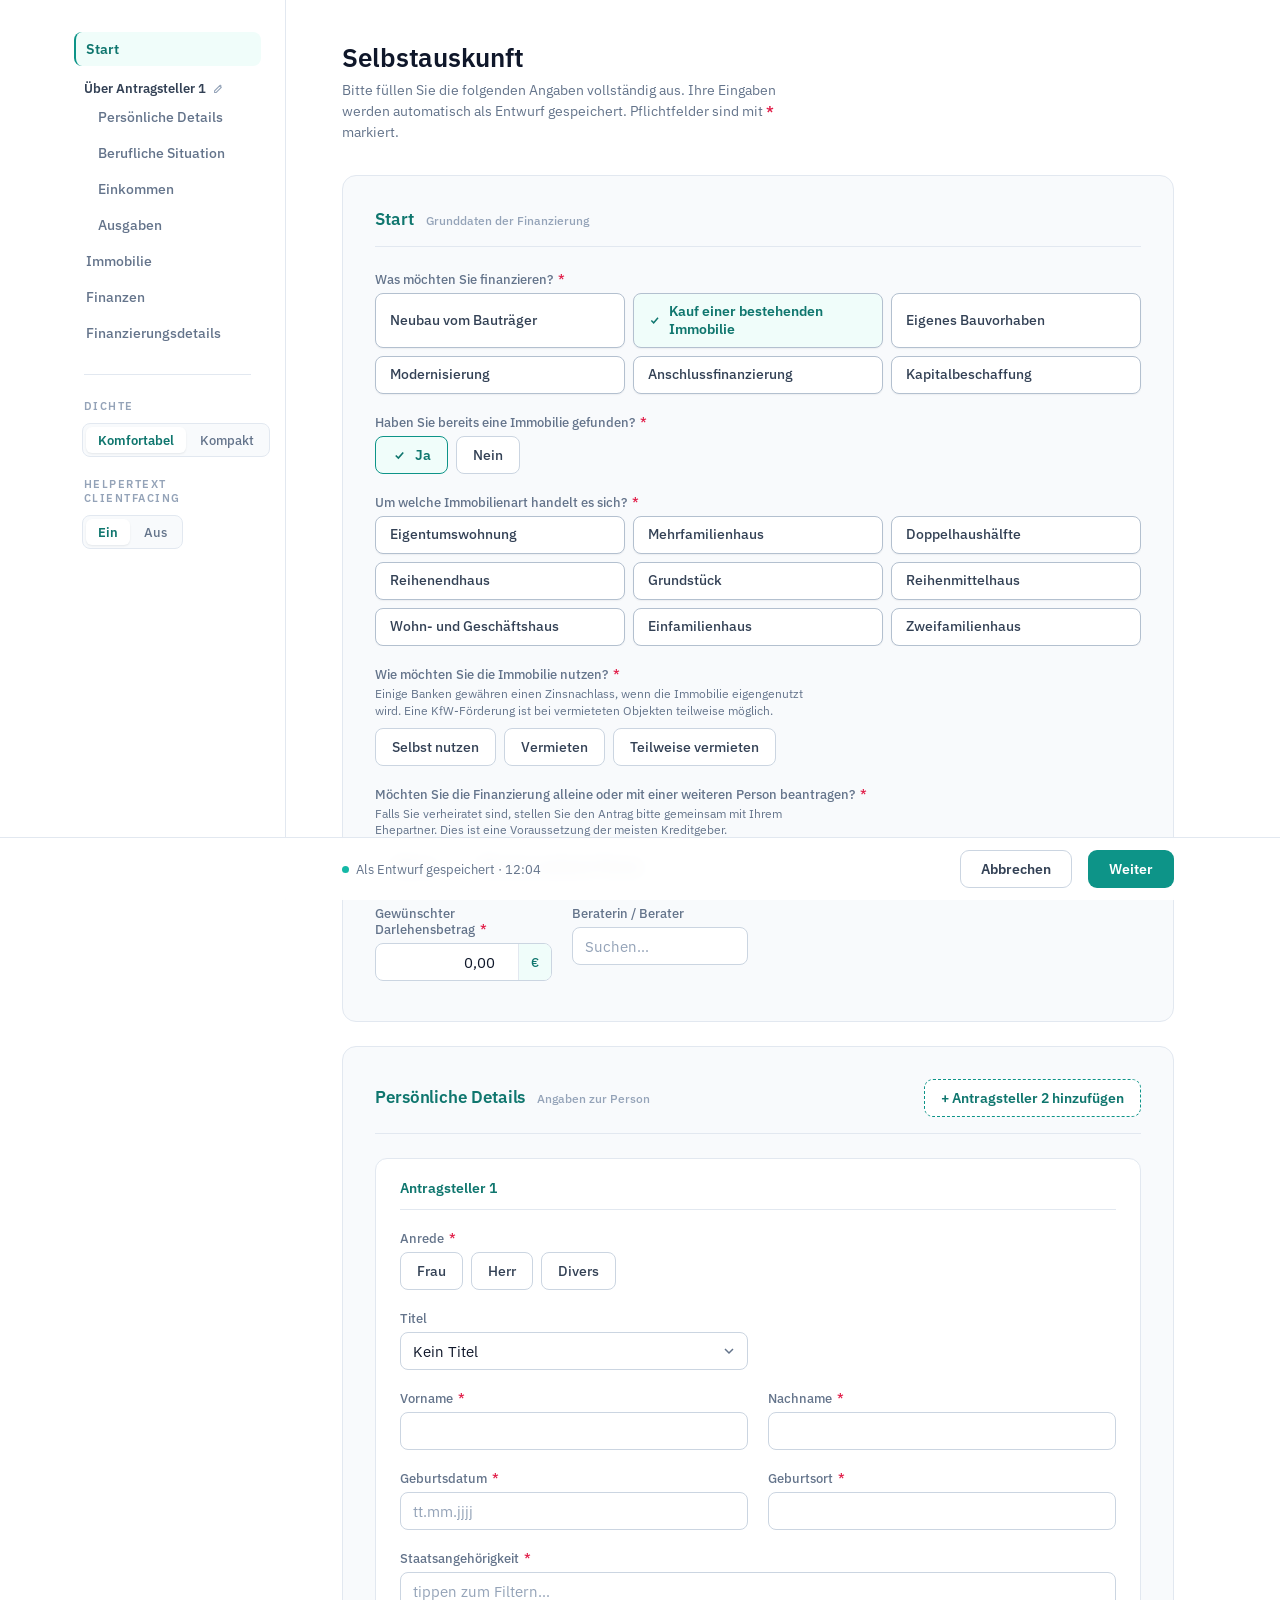
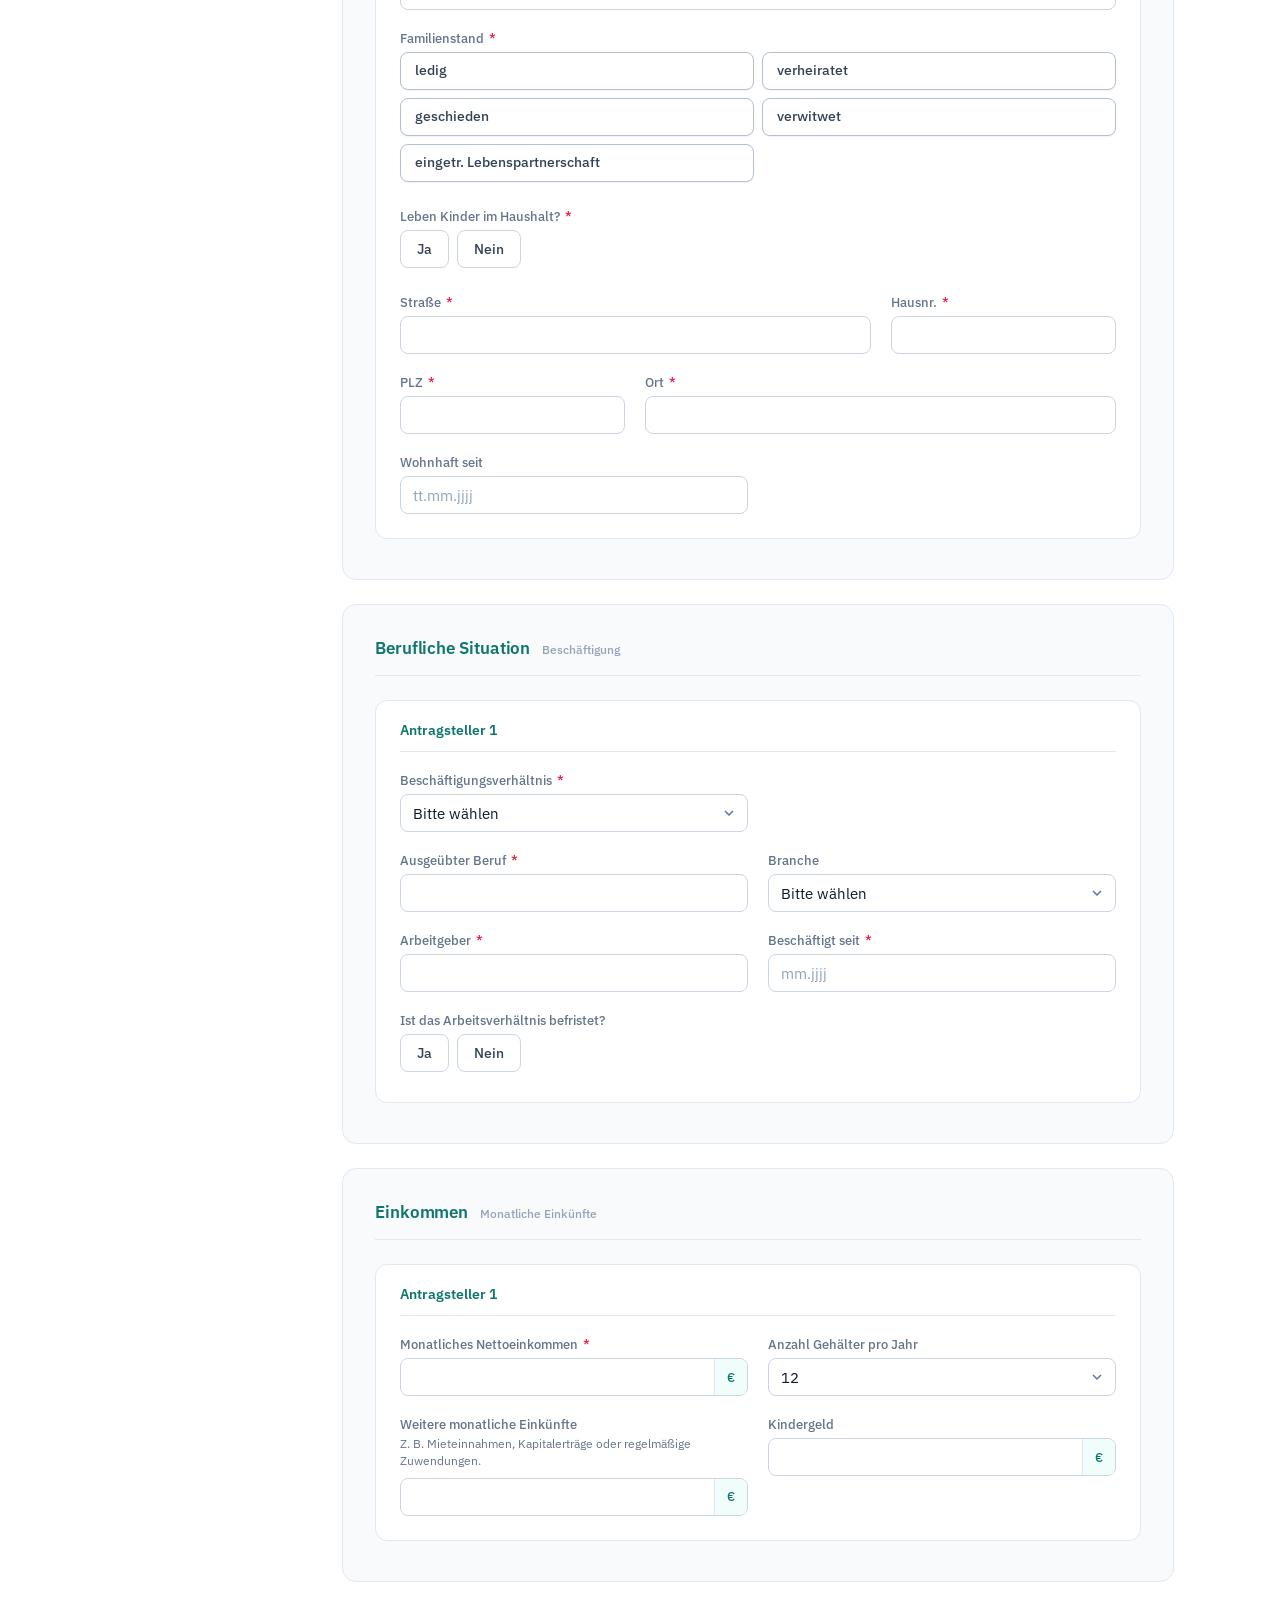
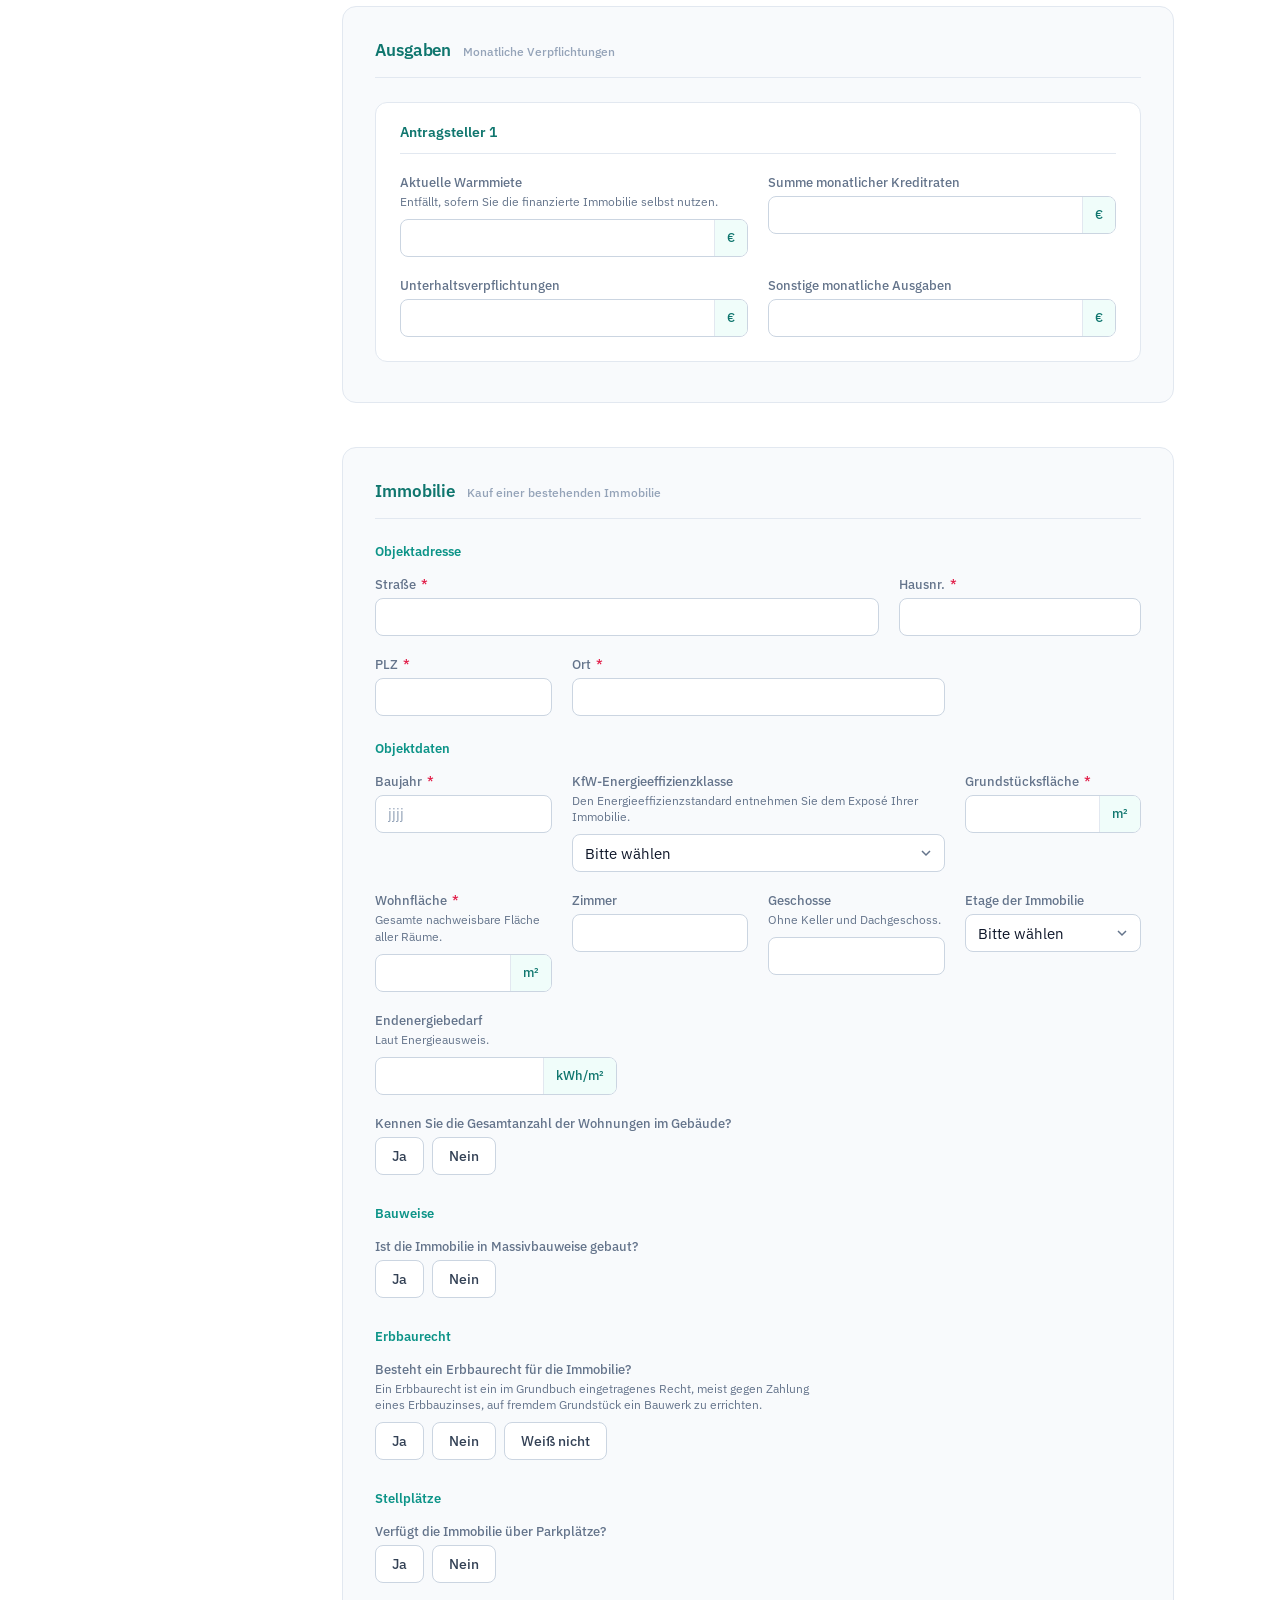
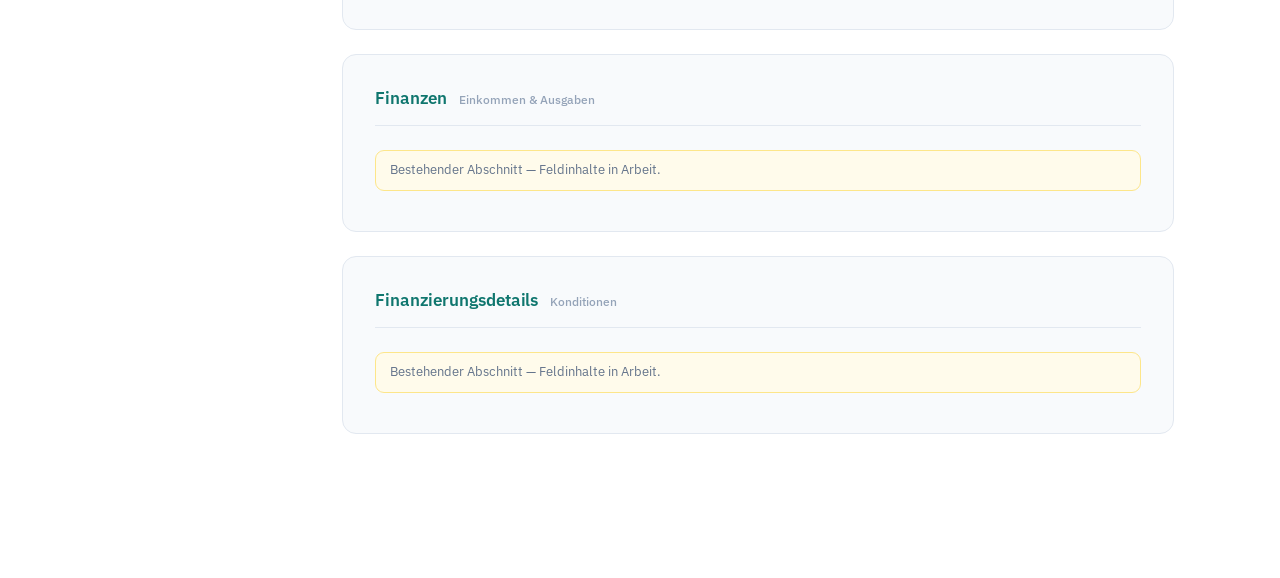
==== commit 21aae755: "V1: drop reserved checkmark space in grid-auto chips Let the checkmark use the base show/hide behavi" ====
--- a/v1/index.html
+++ b/v1/index.html
@@ -82,8 +82,6 @@
   /* aligned grid for many-option groups — tidy columns, capped width, more contrast */
   .choices.grid-auto{display:grid;grid-template-columns:repeat(auto-fill,minmax(240px,1fr));gap:8px;max-width:840px;}
   .choices.grid-auto .choice{width:100%;justify-content:flex-start;text-align:left;white-space:normal;line-height:1.25;height:auto;min-height:var(--field-h);padding:9px 14px;border-color:#b3c0cf;box-shadow:0 1px 1.5px rgba(15,23,42,.05);}
-  .choices.grid-auto .choice .tick{display:inline-block;visibility:hidden;flex:none;}
-  .choices.grid-auto .choice[aria-pressed="true"] .tick{visibility:visible;}
   .choice{font-family:inherit;font-size:14px;font-weight:500;color:var(--ink-2);background:#fff;border:1px solid var(--border);height:var(--field-h);padding:0 16px;border-radius:8px;cursor:pointer;display:inline-flex;align-items:center;gap:8px;transition:all .12s;white-space:nowrap;}
   .choice:hover{border-color:var(--teal-500);color:var(--ink);}
   .choice:focus-visible{outline:none;box-shadow:0 0 0 3px var(--teal-ring);border-color:var(--teal-500);}
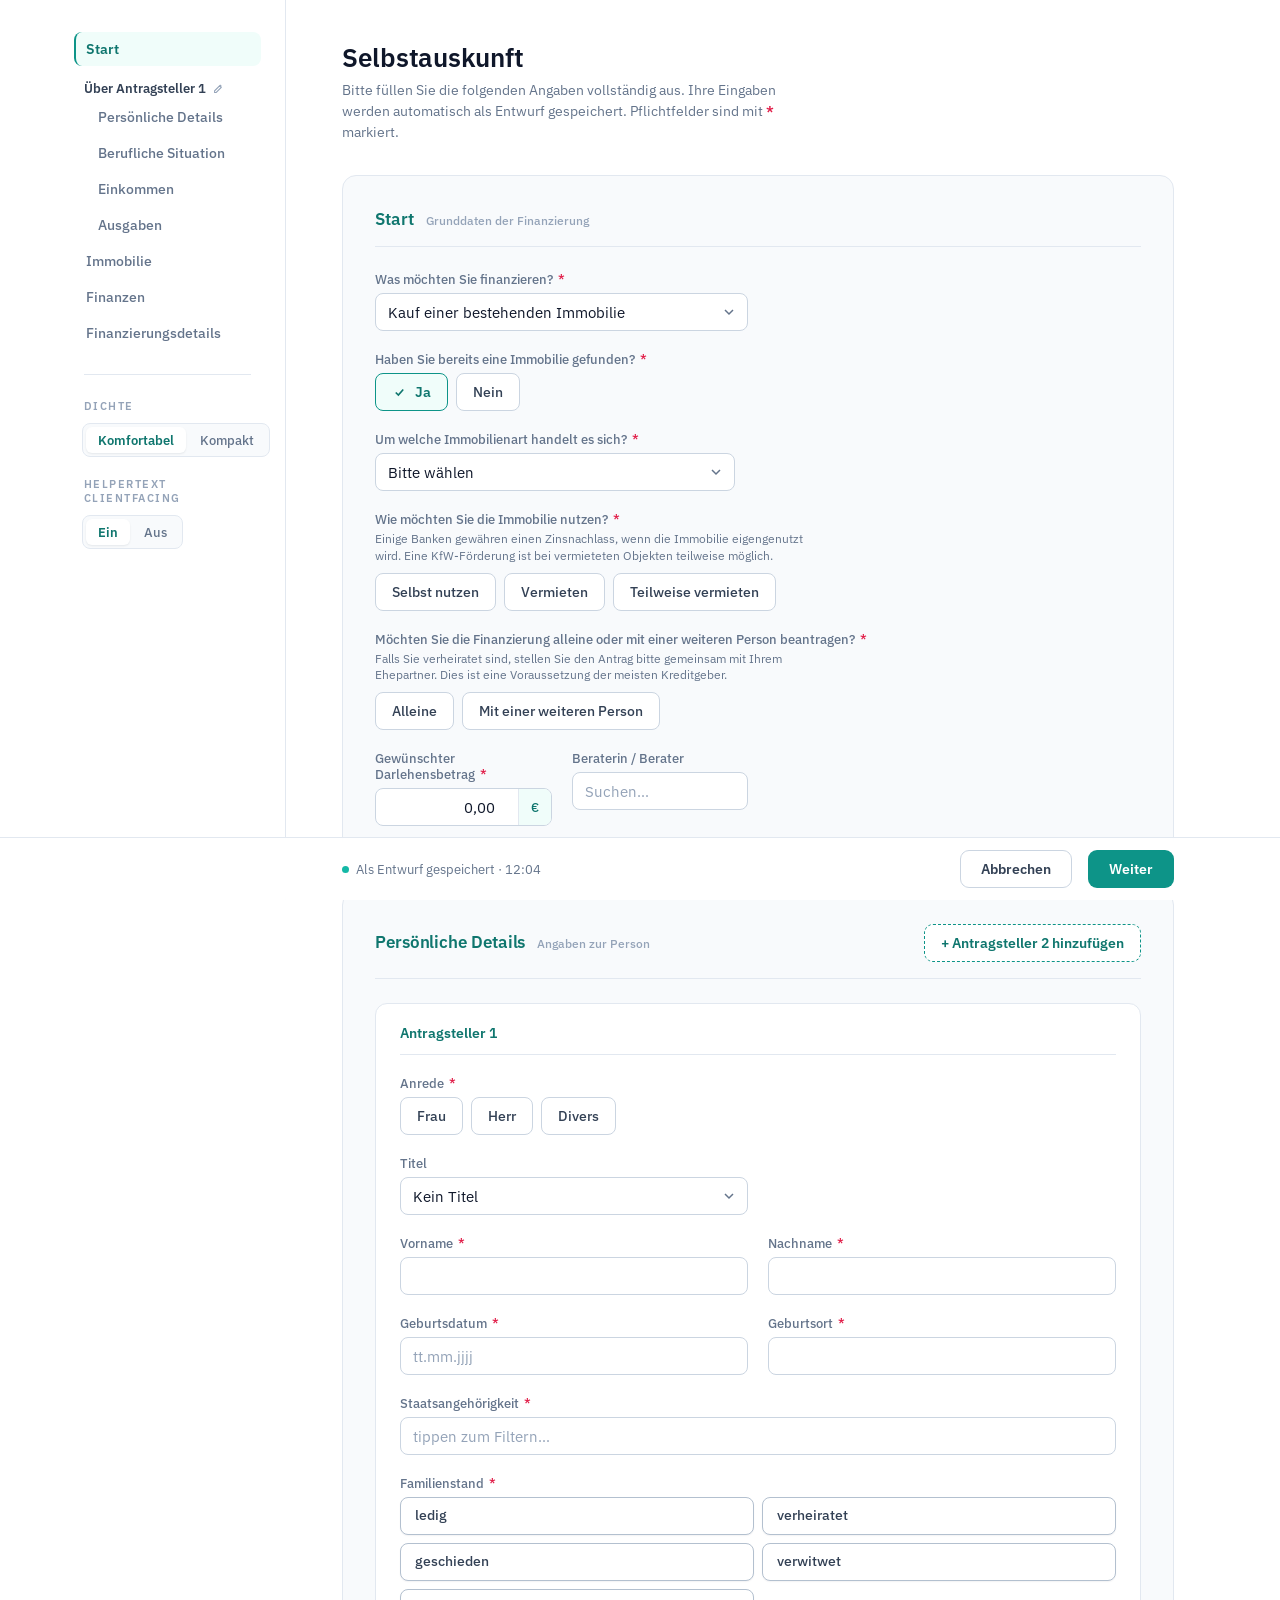
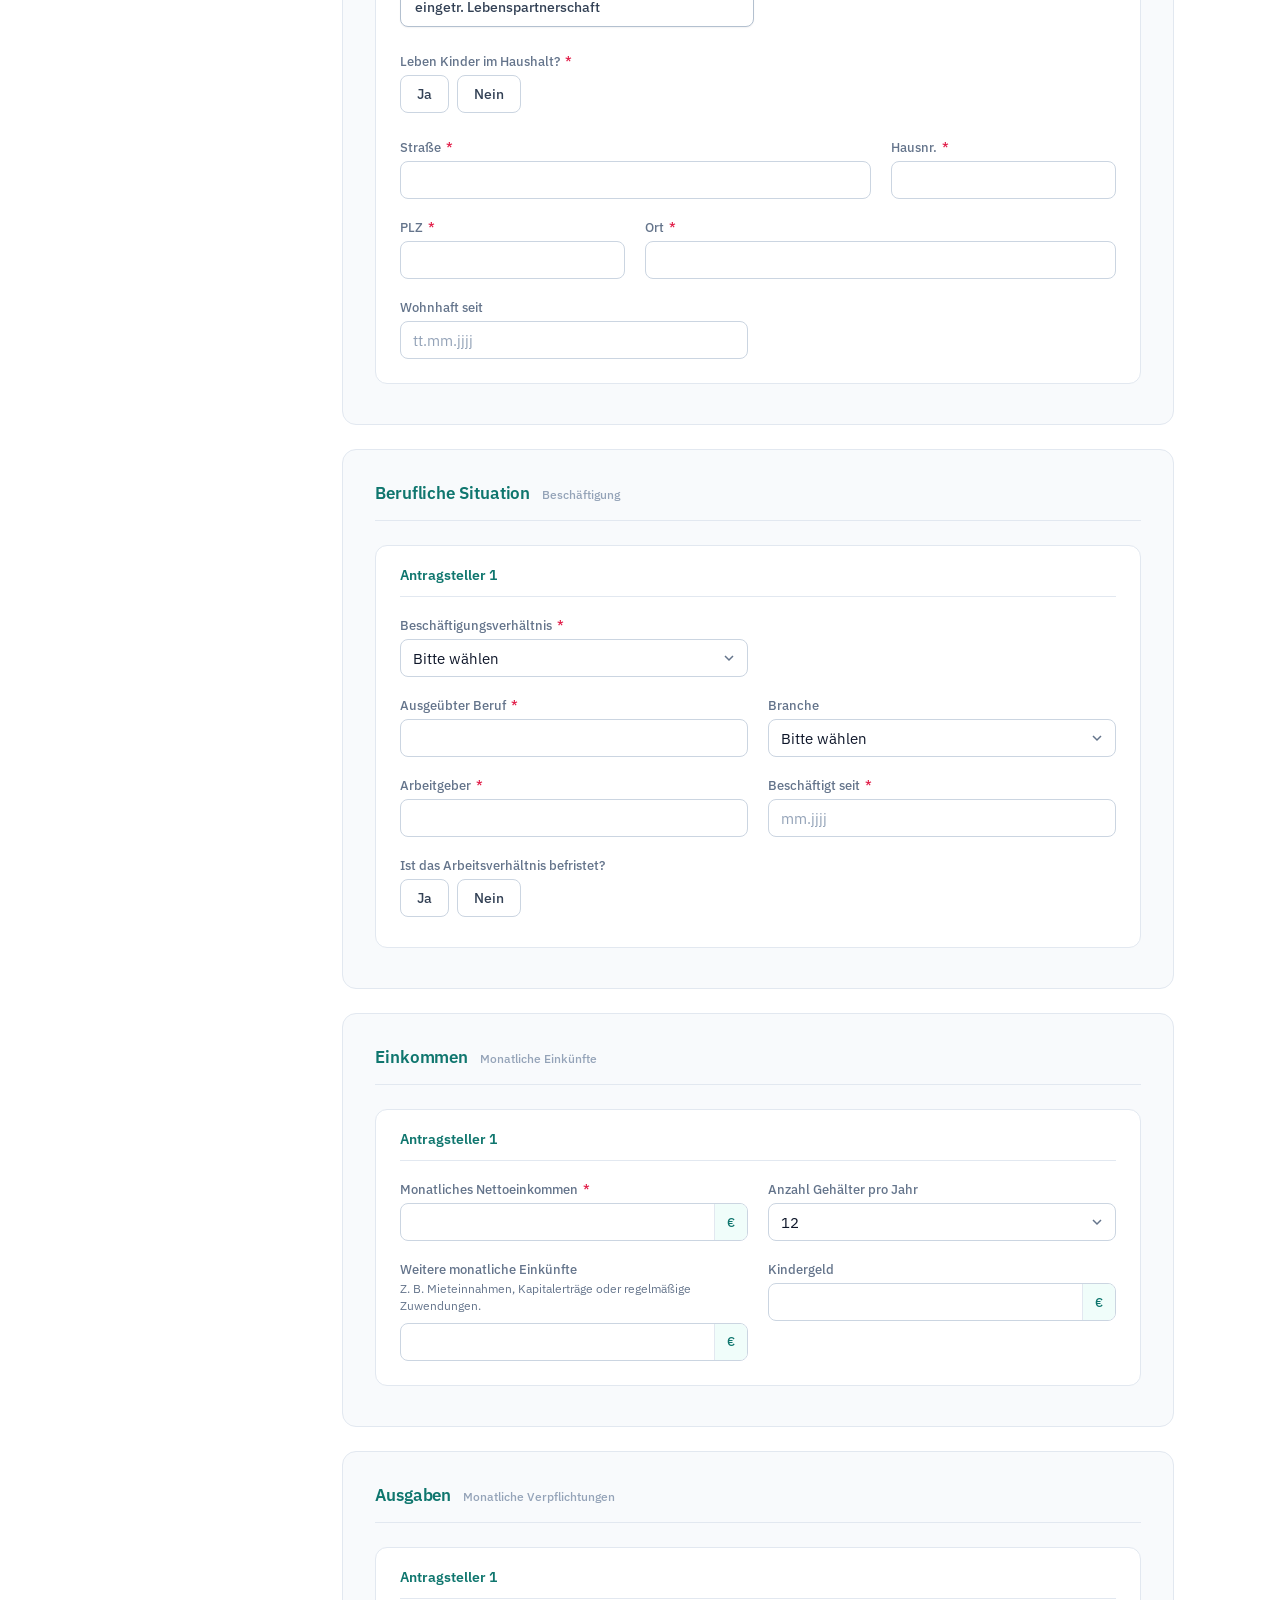
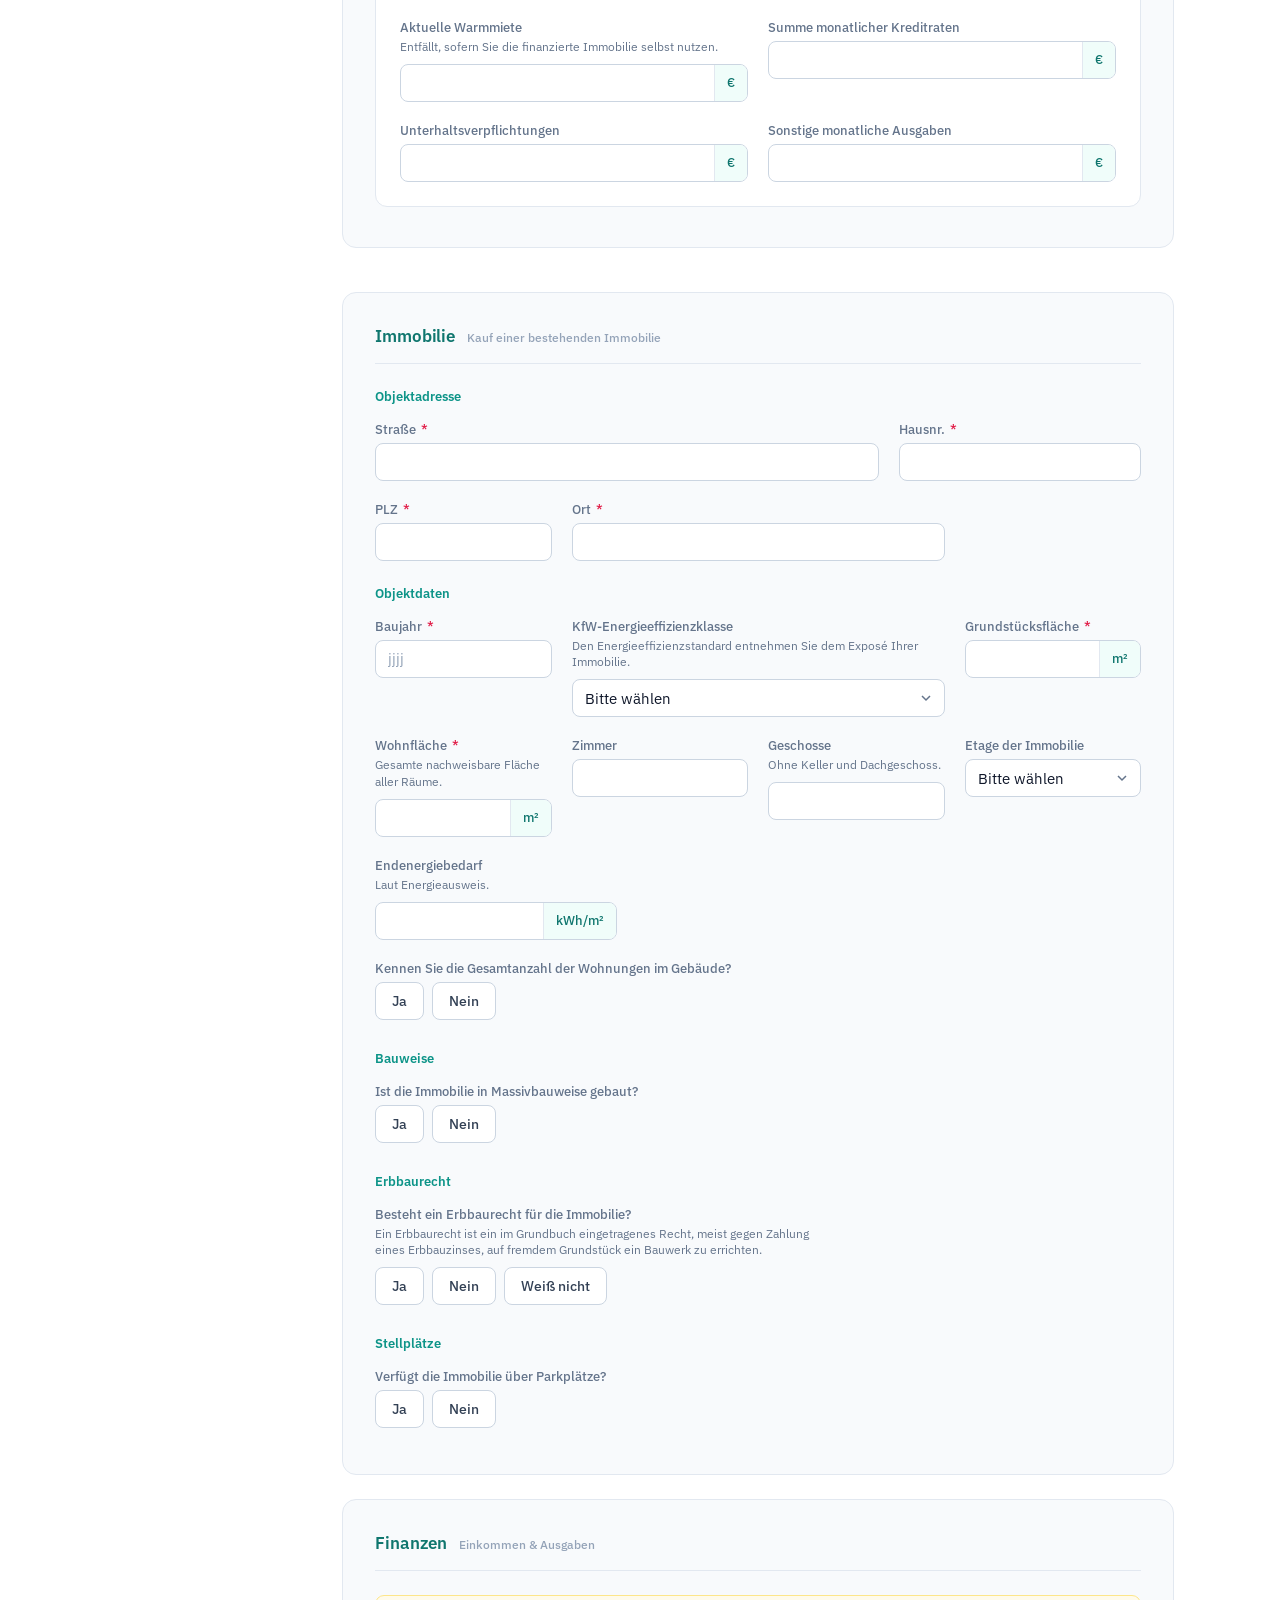
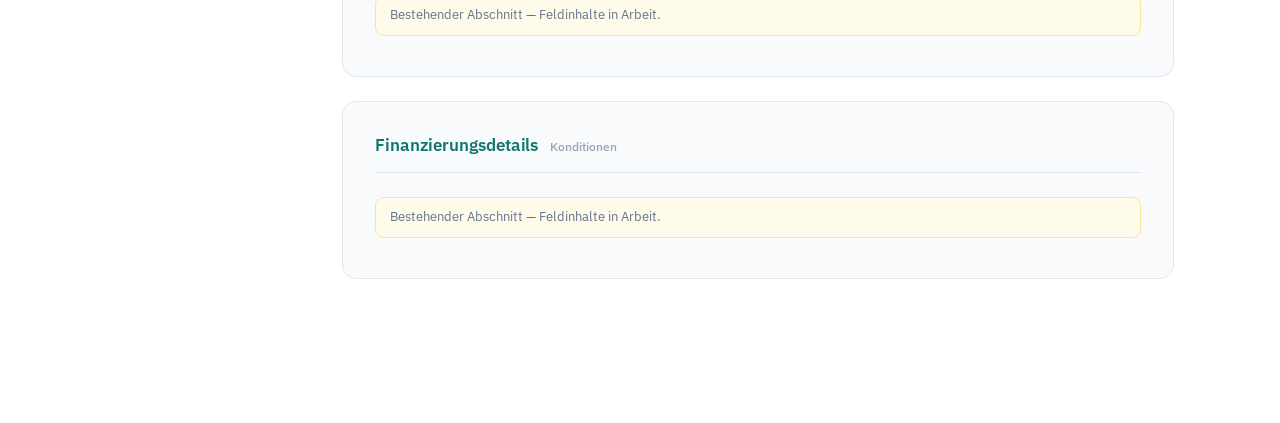
==== commit c9cf318b: "V1: use dropdowns for choice groups with more than 5 options Convert Finanzierungszweck (6), Immobil" ====
--- a/v1/index.html
+++ b/v1/index.html
@@ -190,17 +190,18 @@
 
       <!-- Q1 — Finanzierungszweck (immer sichtbar) -->
       <div class="grid">
-        <div class="field col-12">
+        <div class="field col-6">
           <label>Was möchten Sie finanzieren? <span class="req">*</span></label>
-          <div class="choices grid-auto" data-single id="zweck">
-            <button type="button" class="choice" data-value="neubau-bautraeger" aria-pressed="false"><svg class="tick" viewBox="0 0 20 20" fill="none" stroke="currentColor" stroke-width="2.2"><path d="M5 10l3.5 3.5L15 6"/></svg>Neubau vom Bauträger</button>
-            <button type="button" class="choice" data-value="kauf" aria-pressed="true"><svg class="tick" viewBox="0 0 20 20" fill="none" stroke="currentColor" stroke-width="2.2"><path d="M5 10l3.5 3.5L15 6"/></svg>Kauf einer bestehenden Immobilie</button>
-            <button type="button" class="choice" data-value="bauvorhaben" aria-pressed="false"><svg class="tick" viewBox="0 0 20 20" fill="none" stroke="currentColor" stroke-width="2.2"><path d="M5 10l3.5 3.5L15 6"/></svg>Eigenes Bauvorhaben</button>
-            <button type="button" class="choice" data-value="modernisierung" aria-pressed="false"><svg class="tick" viewBox="0 0 20 20" fill="none" stroke="currentColor" stroke-width="2.2"><path d="M5 10l3.5 3.5L15 6"/></svg>Modernisierung</button>
-            <button type="button" class="choice" data-value="anschluss" aria-pressed="false"><svg class="tick" viewBox="0 0 20 20" fill="none" stroke="currentColor" stroke-width="2.2"><path d="M5 10l3.5 3.5L15 6"/></svg>Anschlussfinanzierung</button>
-            <button type="button" class="choice" data-value="kapitalbeschaffung" aria-pressed="false"><svg class="tick" viewBox="0 0 20 20" fill="none" stroke="currentColor" stroke-width="2.2"><path d="M5 10l3.5 3.5L15 6"/></svg>Kapitalbeschaffung</button>
-          </div>
-        </div>
+          <select id="zweck">
+            <option value="neubau-bautraeger">Neubau vom Bauträger</option>
+            <option value="kauf" selected>Kauf einer bestehenden Immobilie</option>
+            <option value="bauvorhaben">Eigenes Bauvorhaben</option>
+            <option value="modernisierung">Modernisierung</option>
+            <option value="anschluss">Anschlussfinanzierung</option>
+            <option value="kapitalbeschaffung">Kapitalbeschaffung</option>
+          </select>
+        </div>
+        <div class="field col-6"></div>
       </div>
 
       <!-- Q2 — Immobilie gefunden? (nur bei Kauf einer bestehenden Immobilie) -->
@@ -216,19 +217,20 @@
 
       <!-- Q3 — Immobilienart (wenn ein konkretes Objekt bekannt ist) -->
       <div class="reveal" id="c-immobilienart"><div class="reveal-inner"><div class="pad">
-        <div class="field">
+        <div class="field" style="max-width:360px">
           <label>Um welche Immobilienart handelt es sich? <span class="req">*</span></label>
-          <div class="choices grid-auto" data-single id="immobilienart">
-            <button type="button" class="choice" data-value="Eigentumswohnung" aria-pressed="false"><svg class="tick" viewBox="0 0 20 20" fill="none" stroke="currentColor" stroke-width="2.2"><path d="M5 10l3.5 3.5L15 6"/></svg>Eigentumswohnung</button>
-            <button type="button" class="choice" data-value="Mehrfamilienhaus" aria-pressed="false"><svg class="tick" viewBox="0 0 20 20" fill="none" stroke="currentColor" stroke-width="2.2"><path d="M5 10l3.5 3.5L15 6"/></svg>Mehrfamilienhaus</button>
-            <button type="button" class="choice" data-value="Doppelhaushälfte" aria-pressed="false"><svg class="tick" viewBox="0 0 20 20" fill="none" stroke="currentColor" stroke-width="2.2"><path d="M5 10l3.5 3.5L15 6"/></svg>Doppelhaushälfte</button>
-            <button type="button" class="choice" data-value="Reihenendhaus" aria-pressed="false"><svg class="tick" viewBox="0 0 20 20" fill="none" stroke="currentColor" stroke-width="2.2"><path d="M5 10l3.5 3.5L15 6"/></svg>Reihenendhaus</button>
-            <button type="button" class="choice" data-value="Grundstück" aria-pressed="false"><svg class="tick" viewBox="0 0 20 20" fill="none" stroke="currentColor" stroke-width="2.2"><path d="M5 10l3.5 3.5L15 6"/></svg>Grundstück</button>
-            <button type="button" class="choice" data-value="Reihenmittelhaus" aria-pressed="false"><svg class="tick" viewBox="0 0 20 20" fill="none" stroke="currentColor" stroke-width="2.2"><path d="M5 10l3.5 3.5L15 6"/></svg>Reihenmittelhaus</button>
-            <button type="button" class="choice" data-value="Wohn- und Geschäftshaus" aria-pressed="false"><svg class="tick" viewBox="0 0 20 20" fill="none" stroke="currentColor" stroke-width="2.2"><path d="M5 10l3.5 3.5L15 6"/></svg>Wohn- und Geschäftshaus</button>
-            <button type="button" class="choice" data-value="Einfamilienhaus" aria-pressed="false"><svg class="tick" viewBox="0 0 20 20" fill="none" stroke="currentColor" stroke-width="2.2"><path d="M5 10l3.5 3.5L15 6"/></svg>Einfamilienhaus</button>
-            <button type="button" class="choice" data-value="Zweifamilienhaus" aria-pressed="false"><svg class="tick" viewBox="0 0 20 20" fill="none" stroke="currentColor" stroke-width="2.2"><path d="M5 10l3.5 3.5L15 6"/></svg>Zweifamilienhaus</button>
-          </div>
+          <select id="immobilienart">
+            <option value="">Bitte wählen</option>
+            <option>Eigentumswohnung</option>
+            <option>Mehrfamilienhaus</option>
+            <option>Doppelhaushälfte</option>
+            <option>Reihenendhaus</option>
+            <option>Grundstück</option>
+            <option>Reihenmittelhaus</option>
+            <option>Wohn- und Geschäftshaus</option>
+            <option>Einfamilienhaus</option>
+            <option>Zweifamilienhaus</option>
+          </select>
         </div>
       </div></div></div>
 
@@ -593,17 +595,18 @@
 <template id="tpl-stellplatz">
   <div class="subcard">
     <div class="subcard-head"><strong class="sp-title">Stellplatz 1</strong><button type="button" class="x" title="Entfernen">×</button></div>
-    <div class="field col-12">
+    <div class="field col-6">
       <label>Art des Stellplatzes <span class="req">*</span></label>
-      <div class="choices grid-choices sp-art" data-single>
-        <button type="button" class="choice" data-value="Stellplatz" aria-pressed="false"><svg class="tick" viewBox="0 0 20 20" fill="none" stroke="currentColor" stroke-width="2.2"><path d="M5 10l3.5 3.5L15 6"/></svg>Stellplatz</button>
-        <button type="button" class="choice" data-value="Carport" aria-pressed="false"><svg class="tick" viewBox="0 0 20 20" fill="none" stroke="currentColor" stroke-width="2.2"><path d="M5 10l3.5 3.5L15 6"/></svg>Carport</button>
-        <button type="button" class="choice" data-value="Garage" aria-pressed="false"><svg class="tick" viewBox="0 0 20 20" fill="none" stroke="currentColor" stroke-width="2.2"><path d="M5 10l3.5 3.5L15 6"/></svg>Garage</button>
-        <button type="button" class="choice" data-value="Doppelgarage" aria-pressed="false"><svg class="tick" viewBox="0 0 20 20" fill="none" stroke="currentColor" stroke-width="2.2"><path d="M5 10l3.5 3.5L15 6"/></svg>Doppelgarage</button>
-        <button type="button" class="choice" data-value="Kellergarage" aria-pressed="false"><svg class="tick" viewBox="0 0 20 20" fill="none" stroke="currentColor" stroke-width="2.2"><path d="M5 10l3.5 3.5L15 6"/></svg>Kellergarage</button>
-        <button type="button" class="choice" data-value="Tiefgaragenstellplatz" aria-pressed="false"><svg class="tick" viewBox="0 0 20 20" fill="none" stroke="currentColor" stroke-width="2.2"><path d="M5 10l3.5 3.5L15 6"/></svg>Tiefgaragenstellplatz</button>
-        <button type="button" class="choice" data-value="Duplexgarage" aria-pressed="false"><svg class="tick" viewBox="0 0 20 20" fill="none" stroke="currentColor" stroke-width="2.2"><path d="M5 10l3.5 3.5L15 6"/></svg>Duplexgarage</button>
-      </div>
+      <select class="sp-art">
+        <option value="">Bitte wählen</option>
+        <option>Stellplatz</option>
+        <option>Carport</option>
+        <option>Garage</option>
+        <option>Doppelgarage</option>
+        <option>Kellergarage</option>
+        <option>Tiefgaragenstellplatz</option>
+        <option>Duplexgarage</option>
+      </select>
     </div>
     <div class="field col-12" style="margin-top:var(--s5)">
       <label>Ist der Stellplatz vermietet?</label>
@@ -649,7 +652,11 @@
   // ---- Start intake cascade ----------------------------------------------
   // Finanzierungszweck (+ "Immobilie gefunden?") drive: which follow-up
   // questions reveal, and which object section / nav entry is shown.
-  const selectedValue = g => { const b = g && g.querySelector('.choice[aria-pressed="true"]'); return b ? b.dataset.value : null; };
+  const selectedValue = g => {
+    if(!g) return null;
+    if(g.tagName==='SELECT') return g.value || null;
+    const b = g.querySelector('.choice[aria-pressed="true"]'); return b ? b.dataset.value : null;
+  };
 
   const zweck = document.getElementById('zweck');
   const gefunden = document.getElementById('gefunden');
@@ -682,7 +689,7 @@
     document.querySelectorAll('.nav a.object-nav').forEach(a=>a.classList.toggle('show', a.dataset.navfor===sectionKey));
   }
 
-  zweck.querySelectorAll('.choice').forEach(c=>c.addEventListener('click',()=>{ setPressed(zweck,c); updateStart(); }));
+  zweck.addEventListener('change', updateStart);
   gefunden.querySelectorAll('.choice').forEach(c=>c.addEventListener('click',()=>{ setPressed(gefunden,c); updateStart(); }));
   updateStart(); // defaults: Kauf + bereits gefunden → Immobilie section open
 
@@ -776,7 +783,6 @@
   const renumber = ()=> spContainer.querySelectorAll('.sp-title').forEach((t,i)=>t.textContent='Stellplatz '+(i+1));
   function addStellplatz(){
     const node = tpl.content.firstElementChild.cloneNode(true);
-    node.querySelector('.sp-art').querySelectorAll('.choice').forEach(c=>c.addEventListener('click',()=>setPressed(node.querySelector('.sp-art'),c)));
     const vg = node.querySelector('.sp-vermietet'); const mr = node.querySelector('.sp-miete-reveal');
     vg.querySelectorAll('.choice').forEach(c=>c.addEventListener('click',()=>{ setPressed(vg,c); openReveal(mr, c.dataset.value==='Ja'); }));
     node.querySelector('.x').addEventListener('click',()=>{ node.remove(); renumber(); });
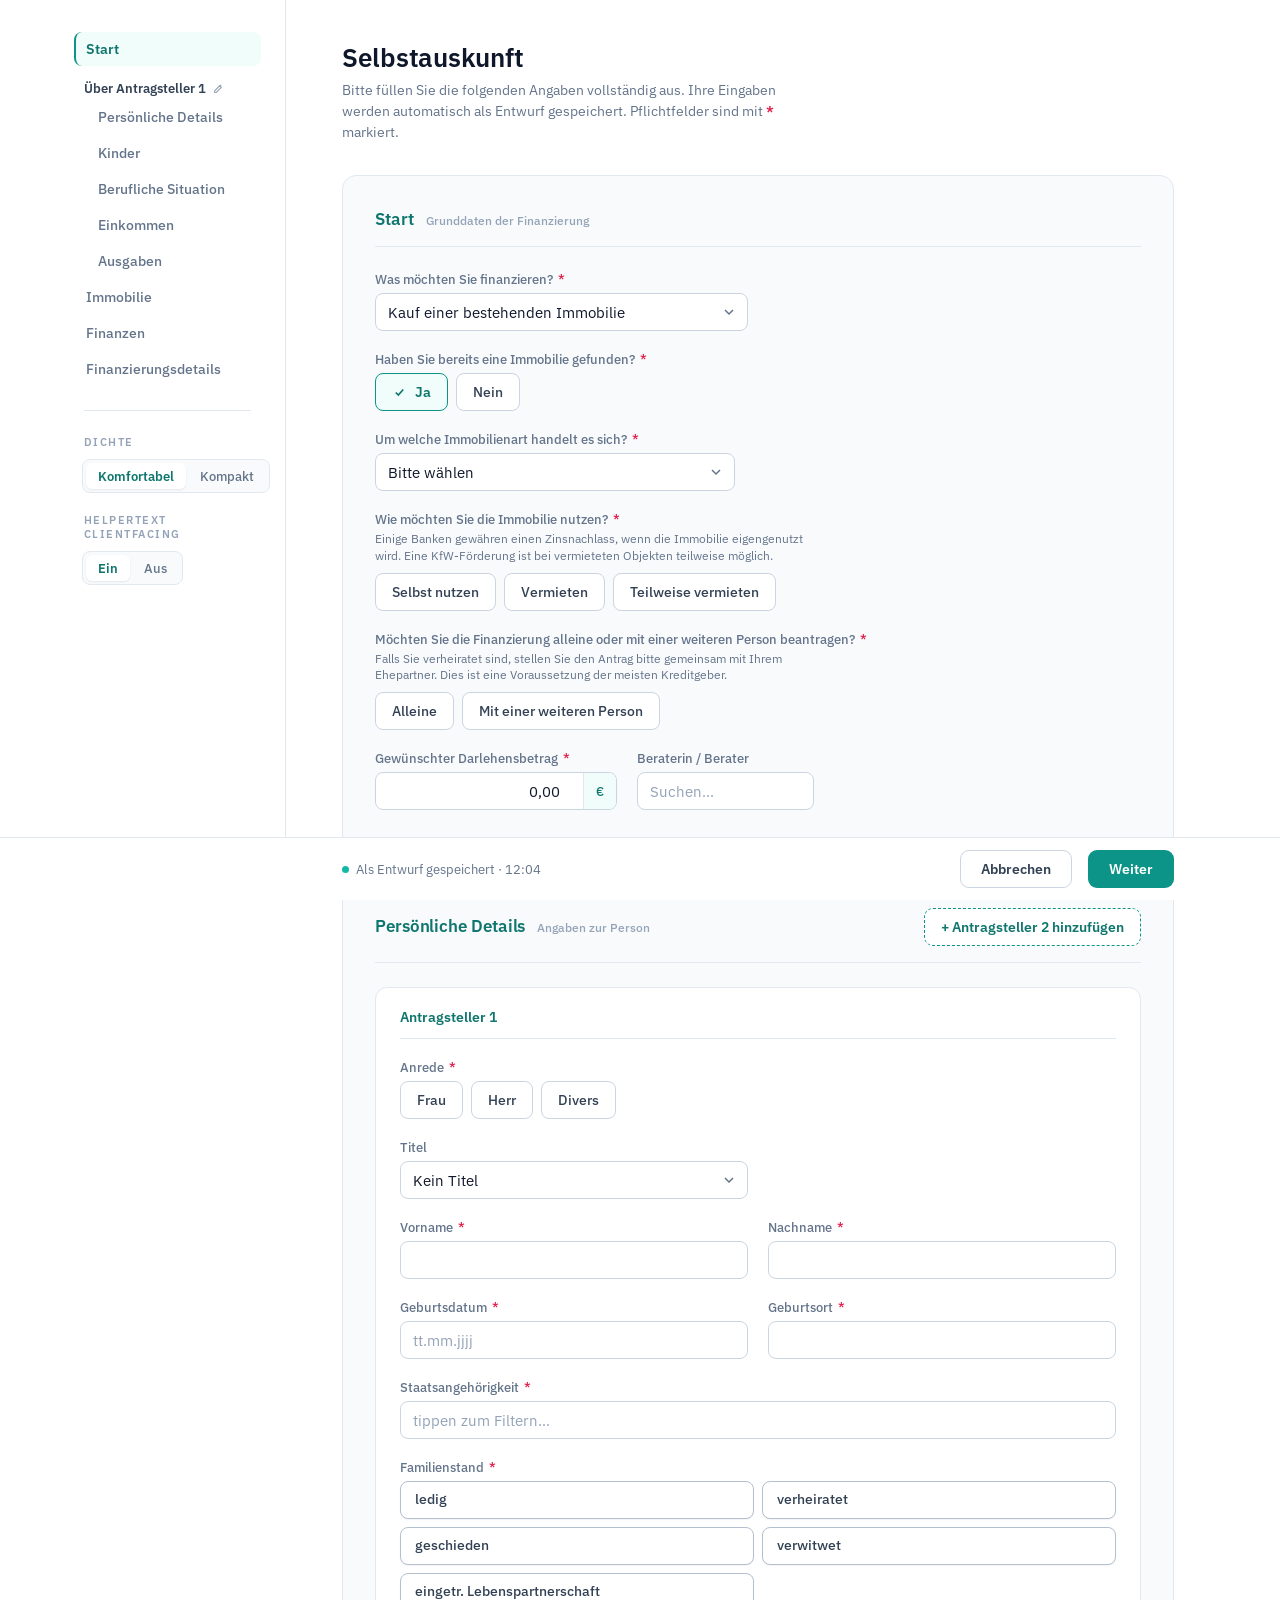
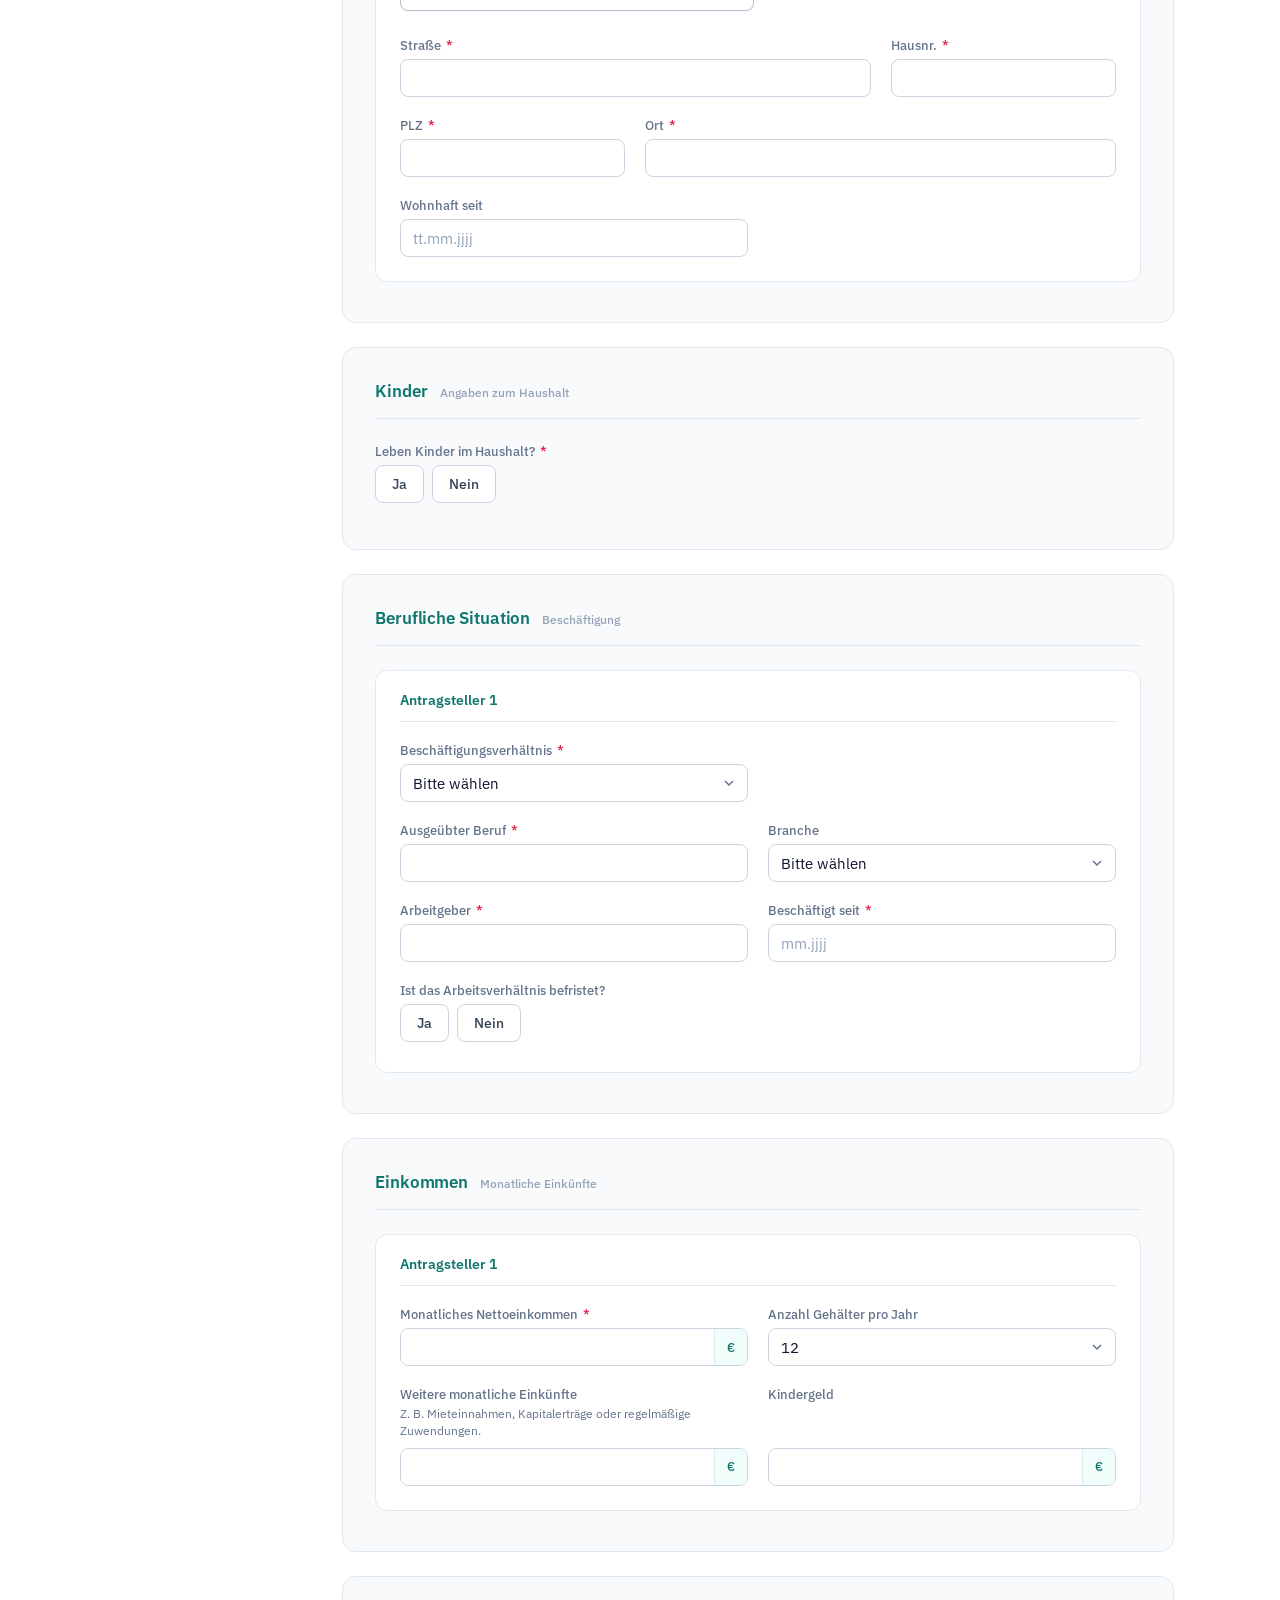
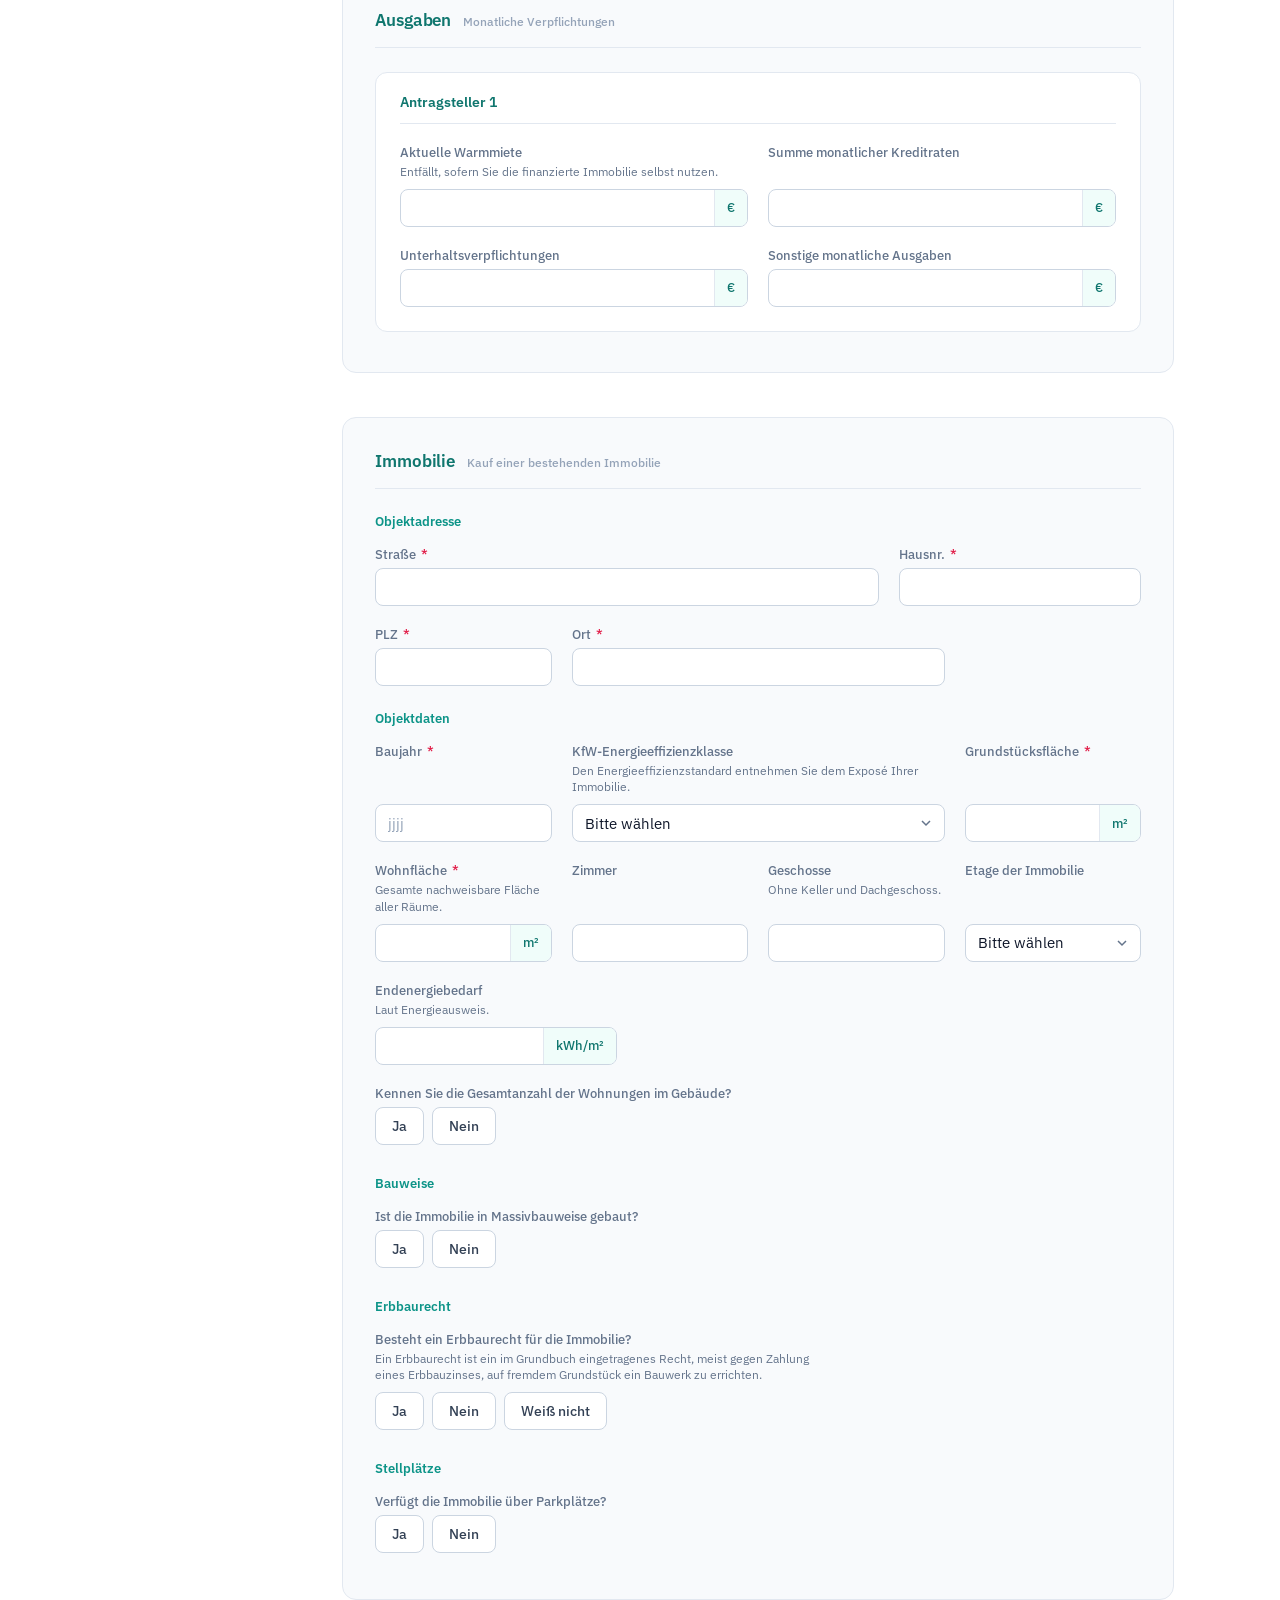
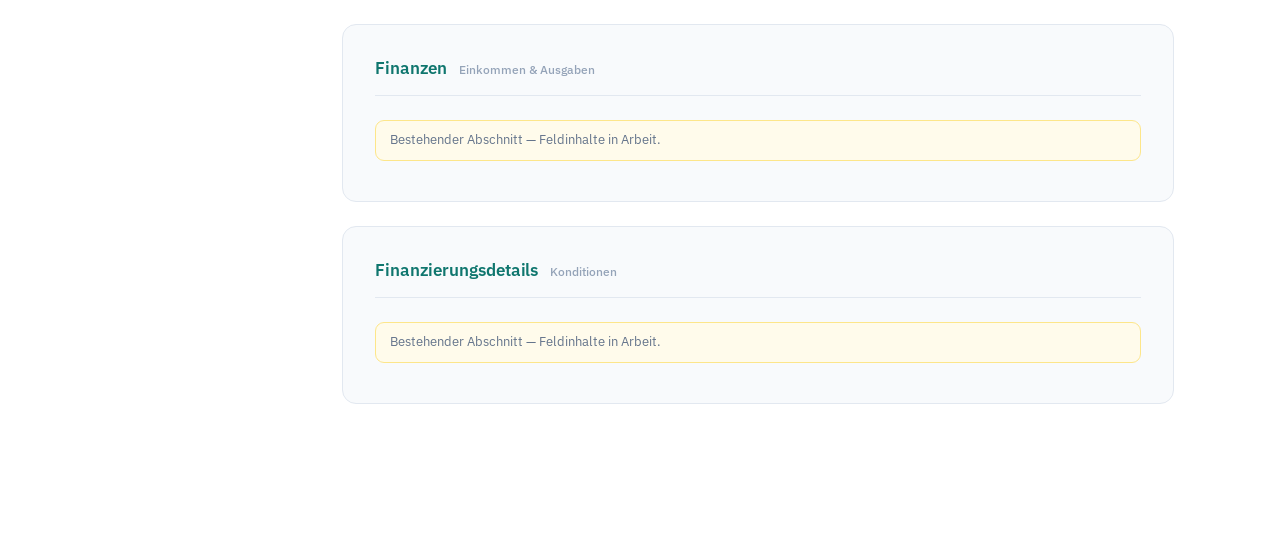
==== commit 511899f0: "Update index.html" ====
--- a/v1/index.html
+++ b/v1/index.html
@@ -58,6 +58,8 @@
 
   .grid{display:grid;grid-template-columns:repeat(12,1fr);gap:var(--s5);}
   .field{display:flex;flex-direction:column;gap:6px;}
+  /* bottom-align controls so inputs share a baseline even when a neighbouring label wraps to two lines */
+  .field>input,.field>select,.field>.with-unit{margin-top:auto;}
   .col-12{grid-column:span 12;} .col-8{grid-column:span 8;} .col-6{grid-column:span 6;}
   .col-4{grid-column:span 4;} .col-3{grid-column:span 3;}
 
@@ -156,6 +158,7 @@
     <a href="#start" class="active">Start</a>
     <div class="group"><span id="person-group-title">Über Antragsteller 1</span><svg class="pencil" viewBox="0 0 20 20" fill="none" stroke="currentColor" stroke-width="1.6"><path d="M4 13.5V16h2.5l7.7-7.7-2.5-2.5L4 13.5z"/><path d="M12 4.3l2.5 2.5"/></svg></div>
     <a href="#pd"        class="sub">Persönliche Details</a>
+    <a href="#kinder"    class="sub">Kinder</a>
     <a href="#beruf"     class="sub">Berufliche Situation</a>
     <a href="#einkommen" class="sub">Einkommen</a>
     <a href="#ausgaben"  class="sub">Ausgaben</a>
@@ -257,7 +260,7 @@
             <button type="button" class="choice" data-value="2" aria-pressed="false"><svg class="tick" viewBox="0 0 20 20" fill="none" stroke="currentColor" stroke-width="2.2"><path d="M5 10l3.5 3.5L15 6"/></svg>Mit einer weiteren Person</button>
           </div>
         </div>
-        <div class="field col-3"><label>Gewünschter Darlehensbetrag <span class="req">*</span></label><div class="with-unit"><input inputmode="decimal" value="0,00"><span class="unit">€</span></div></div>
+        <div class="field col-4"><label style="white-space:nowrap">Gewünschter Darlehensbetrag <span class="req">*</span></label><div class="with-unit"><input inputmode="decimal" value="0,00"><span class="unit">€</span></div></div>
         <div class="field col-3"><label>Beraterin / Berater</label><input type="text" placeholder="Suchen…"></div>
       </div>
     </section>
@@ -299,23 +302,30 @@
                 <div class="field" style="max-width:340px"><label>In welchem Güterstand leben Sie? <span class="req">*</span></label><select><option>Zugewinngemeinschaft</option><option>Gütertrennung</option><option>Gütergemeinschaft</option></select></div>
               </div></div></div>
             </div>
-            <div class="field col-12">
-              <label>Leben Kinder im Haushalt? <span class="req">*</span></label>
-              <div class="choices" data-single data-show-when="Ja">
-                <button type="button" class="choice" data-value="Ja" aria-pressed="false"><svg class="tick" viewBox="0 0 20 20" fill="none" stroke="currentColor" stroke-width="2.2"><path d="M5 10l3.5 3.5L15 6"/></svg>Ja</button>
-                <button type="button" class="choice" data-value="Nein" aria-pressed="false"><svg class="tick" viewBox="0 0 20 20" fill="none" stroke="currentColor" stroke-width="2.2"><path d="M5 10l3.5 3.5L15 6"/></svg>Nein</button>
-              </div>
-              <div class="reveal"><div class="reveal-inner"><div class="pad">
-                <div class="kinder-list"></div>
-                <button type="button" class="add-btn kinder-add">+ Kind hinzufügen</button>
-              </div></div></div>
-            </div>
             <div class="field col-8"><label>Straße <span class="req">*</span></label><input type="text"></div>
             <div class="field col-4"><label>Hausnr. <span class="req">*</span></label><input type="text"></div>
             <div class="field col-4"><label>PLZ <span class="req">*</span></label><input type="text" inputmode="numeric"></div>
             <div class="field col-8"><label>Ort <span class="req">*</span></label><input type="text"></div>
             <div class="field col-6"><label>Wohnhaft seit</label><input type="text" placeholder="tt.mm.jjjj" inputmode="numeric"></div>
           </div>
+        </div>
+      </div>
+    </section>
+
+    <!-- ===================== KINDER ===================== -->
+    <section class="section" id="kinder">
+      <div class="section-head"><h2>Kinder</h2><span class="kicker">Angaben zum Haushalt</span></div>
+      <div class="grid">
+        <div class="field col-12">
+          <label>Leben Kinder im Haushalt? <span class="req">*</span></label>
+          <div class="choices" id="kinder-toggle" data-single data-show-when="Ja">
+            <button type="button" class="choice" data-value="Ja" aria-pressed="false"><svg class="tick" viewBox="0 0 20 20" fill="none" stroke="currentColor" stroke-width="2.2"><path d="M5 10l3.5 3.5L15 6"/></svg>Ja</button>
+            <button type="button" class="choice" data-value="Nein" aria-pressed="false"><svg class="tick" viewBox="0 0 20 20" fill="none" stroke="currentColor" stroke-width="2.2"><path d="M5 10l3.5 3.5L15 6"/></svg>Nein</button>
+          </div>
+          <div class="reveal"><div class="reveal-inner"><div class="pad">
+            <div class="kinder-list"></div>
+            <button type="button" class="add-btn kinder-add">+ Kind hinzufügen</button>
+          </div></div></div>
         </div>
       </div>
     </section>
@@ -729,9 +739,6 @@
         if(reveal && when) openReveal(reveal, c.dataset.value===when);
       }));
     });
-    panel.querySelectorAll('.child-row').forEach(wireChildRow);
-    const addKind = panel.querySelector('.kinder-add');
-    if(addKind) addKind.addEventListener('click',()=>addChild(panel.querySelector('.kinder-list')));
     const n = panel.dataset.applicant;
     panel.querySelectorAll('[data-role="vorname"],[data-role="nachname"]')
       .forEach(inp=>inp.addEventListener('input',()=>refreshTitle(n)));
@@ -777,6 +784,19 @@
     setPressed(dnGroup,c); setApplicants(c.dataset.value==='2'?2:1);
   }));
 
+  // ---- Kinder (household-level, shared by both applicants) ---------------
+  const kinderSection = document.getElementById('kinder');
+  if(kinderSection){
+    const toggle = kinderSection.querySelector('#kinder-toggle');
+    const reveal = kinderSection.querySelector('.reveal');
+    toggle.querySelectorAll('.choice').forEach(c=>c.addEventListener('click',()=>{
+      setPressed(toggle,c); openReveal(reveal, c.dataset.value==='Ja');
+    }));
+    const addKind = kinderSection.querySelector('.kinder-add');
+    const list = kinderSection.querySelector('.kinder-list');
+    addKind.addEventListener('click',()=>addChild(list));
+  }
+
   // Stellplatz repeatable group
   const spContainer = document.getElementById('stellplaetze');
   const tpl = document.getElementById('tpl-stellplatz');
